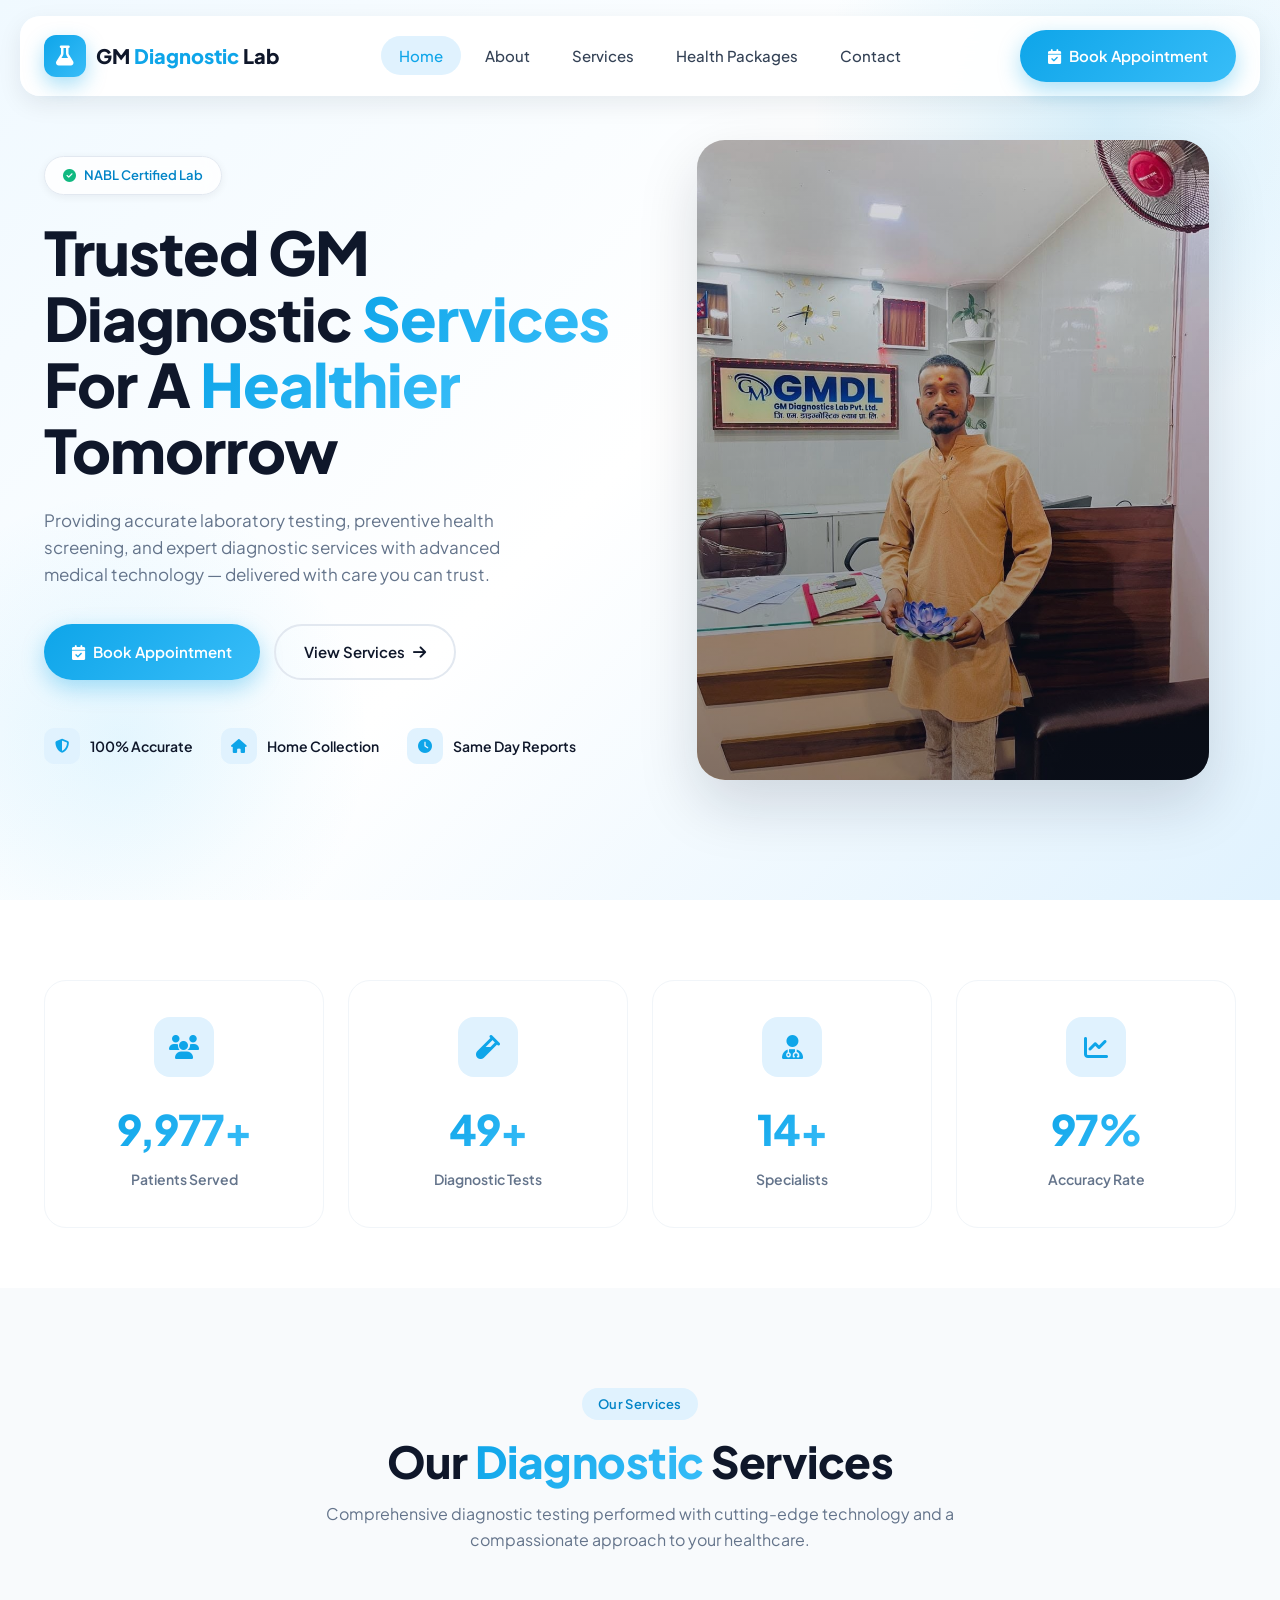
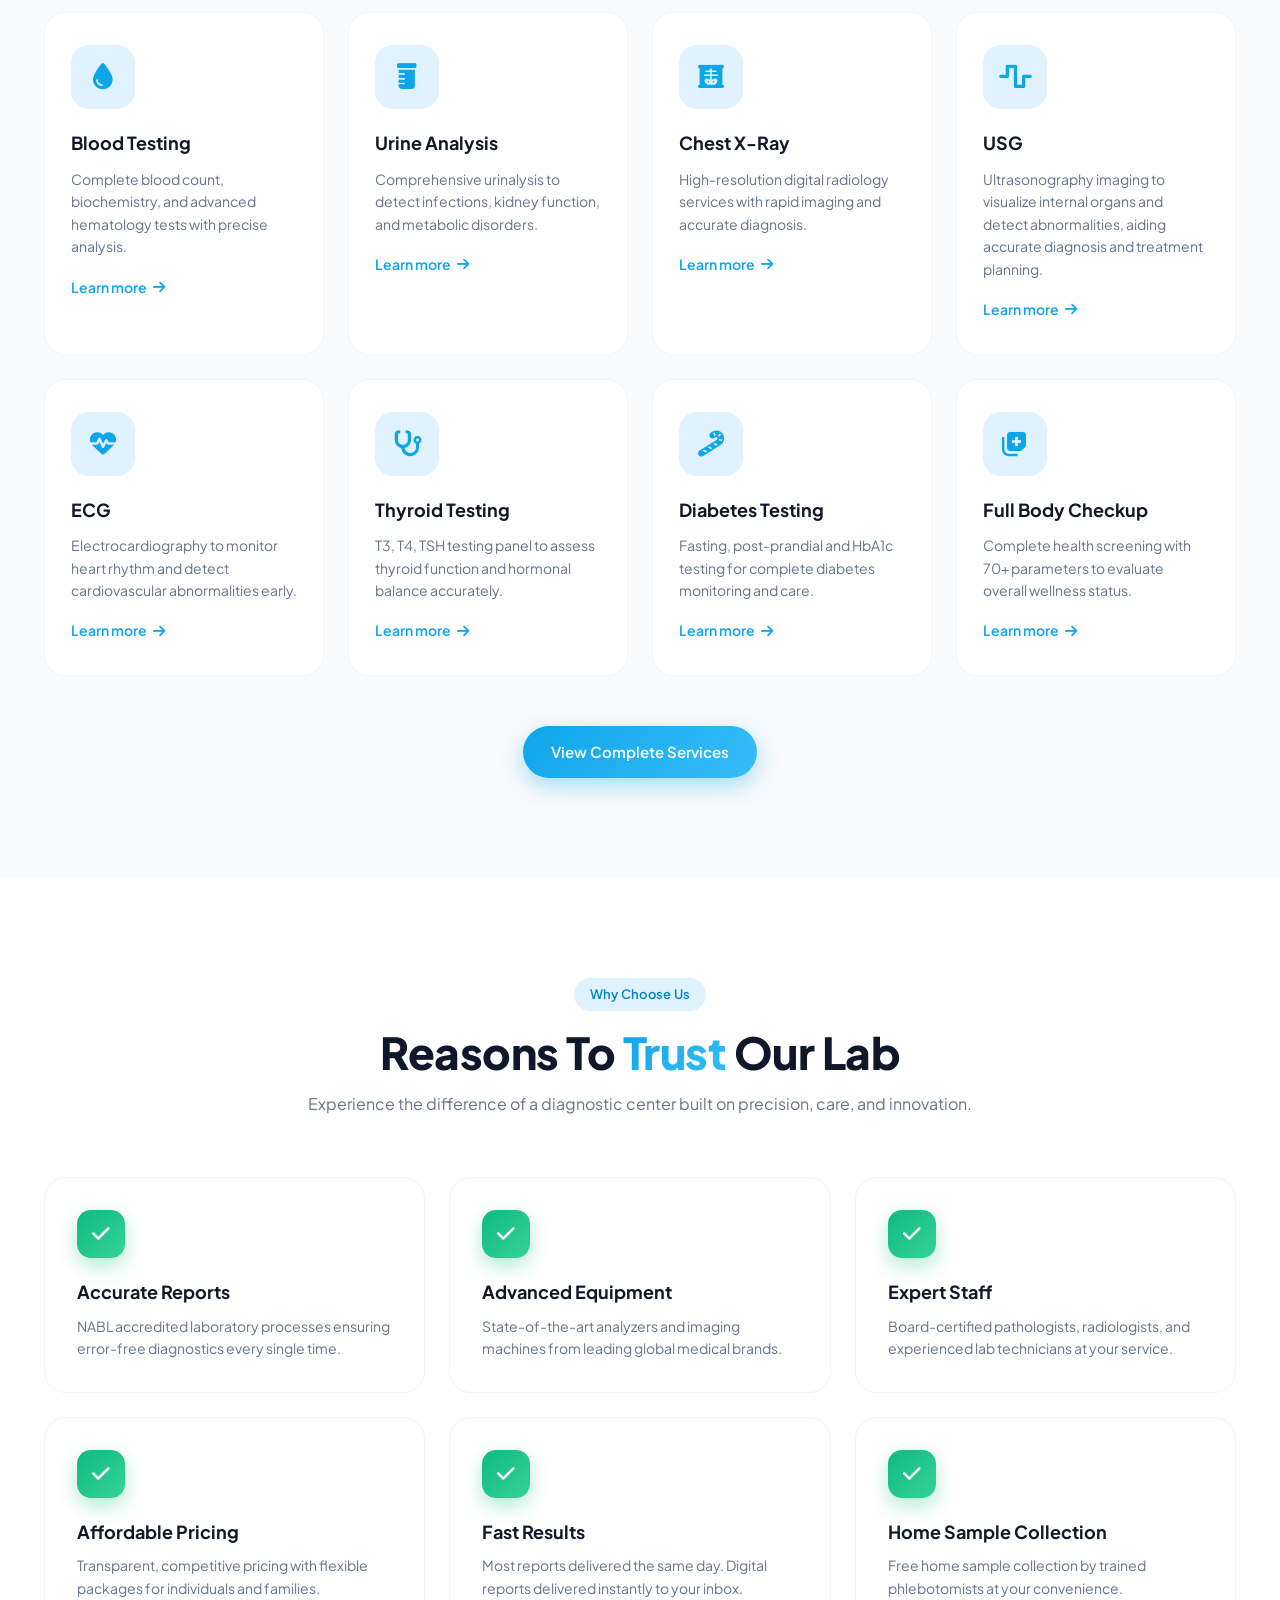
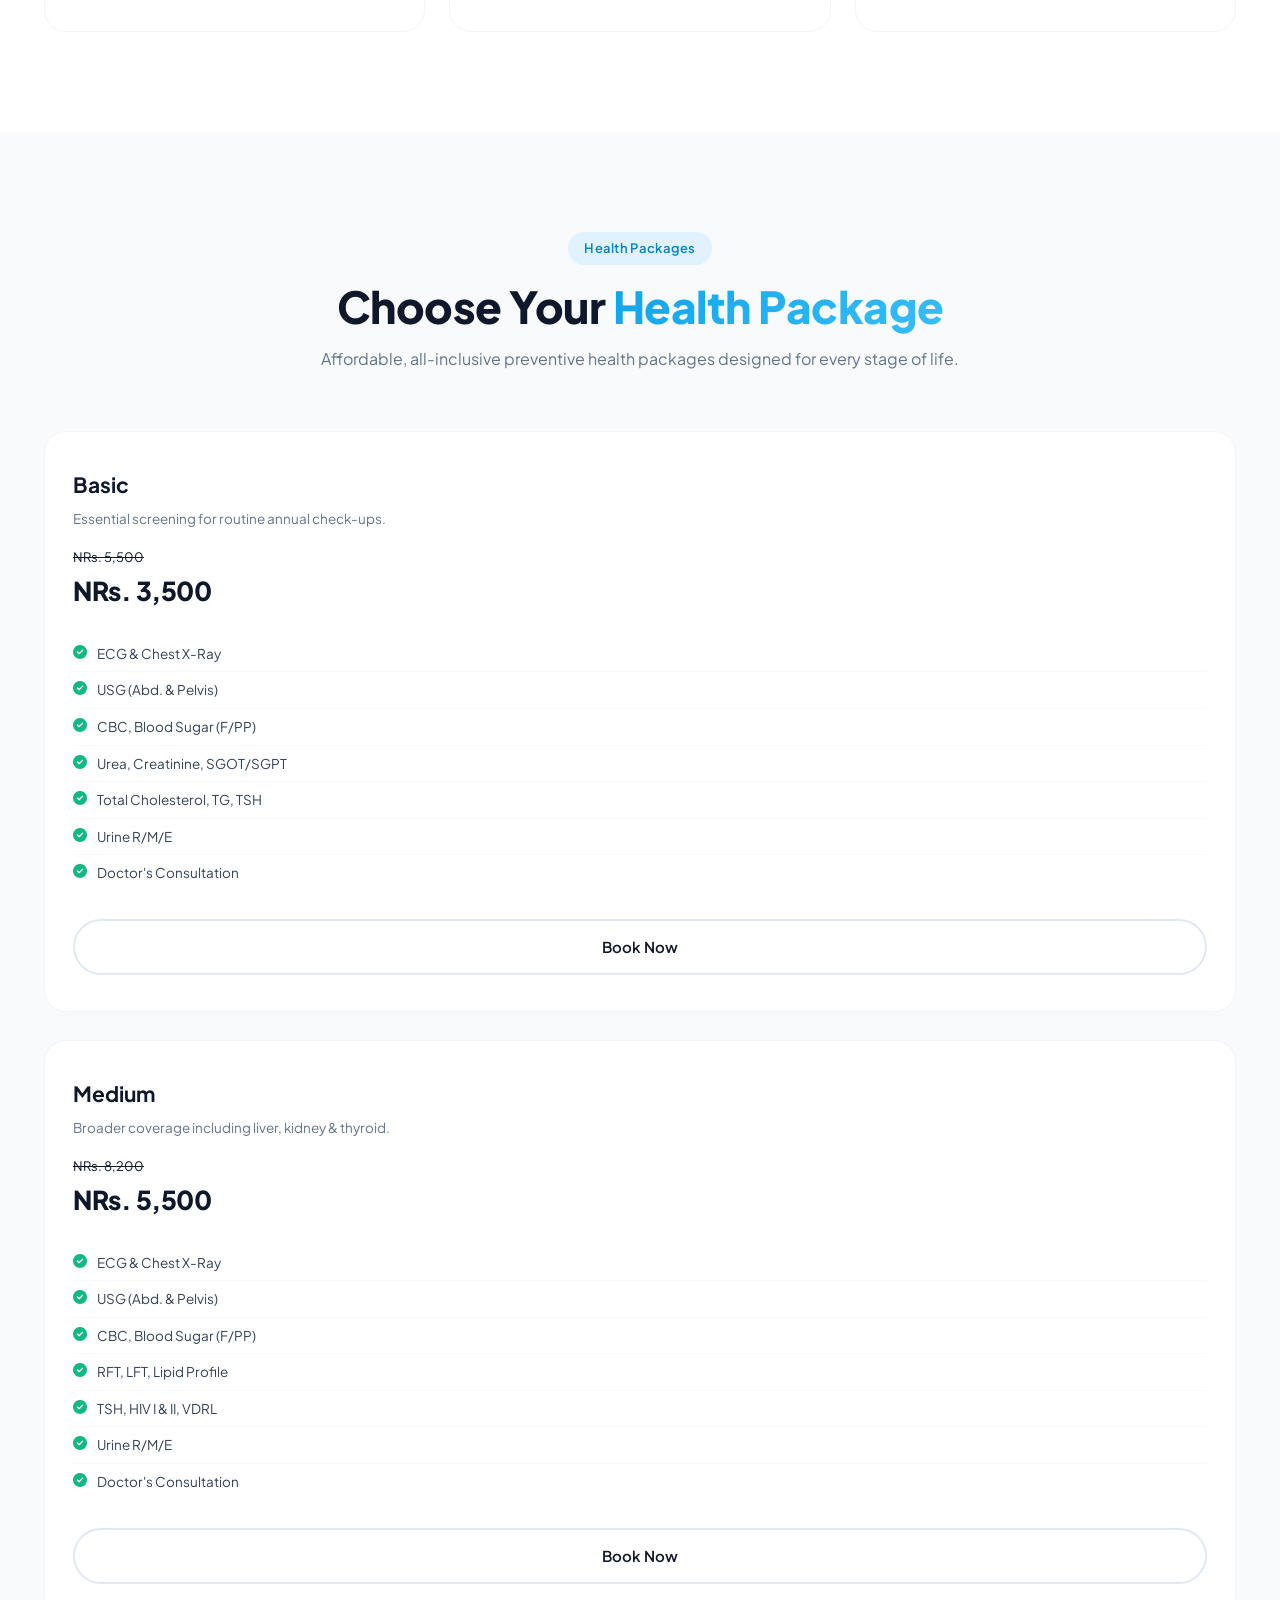
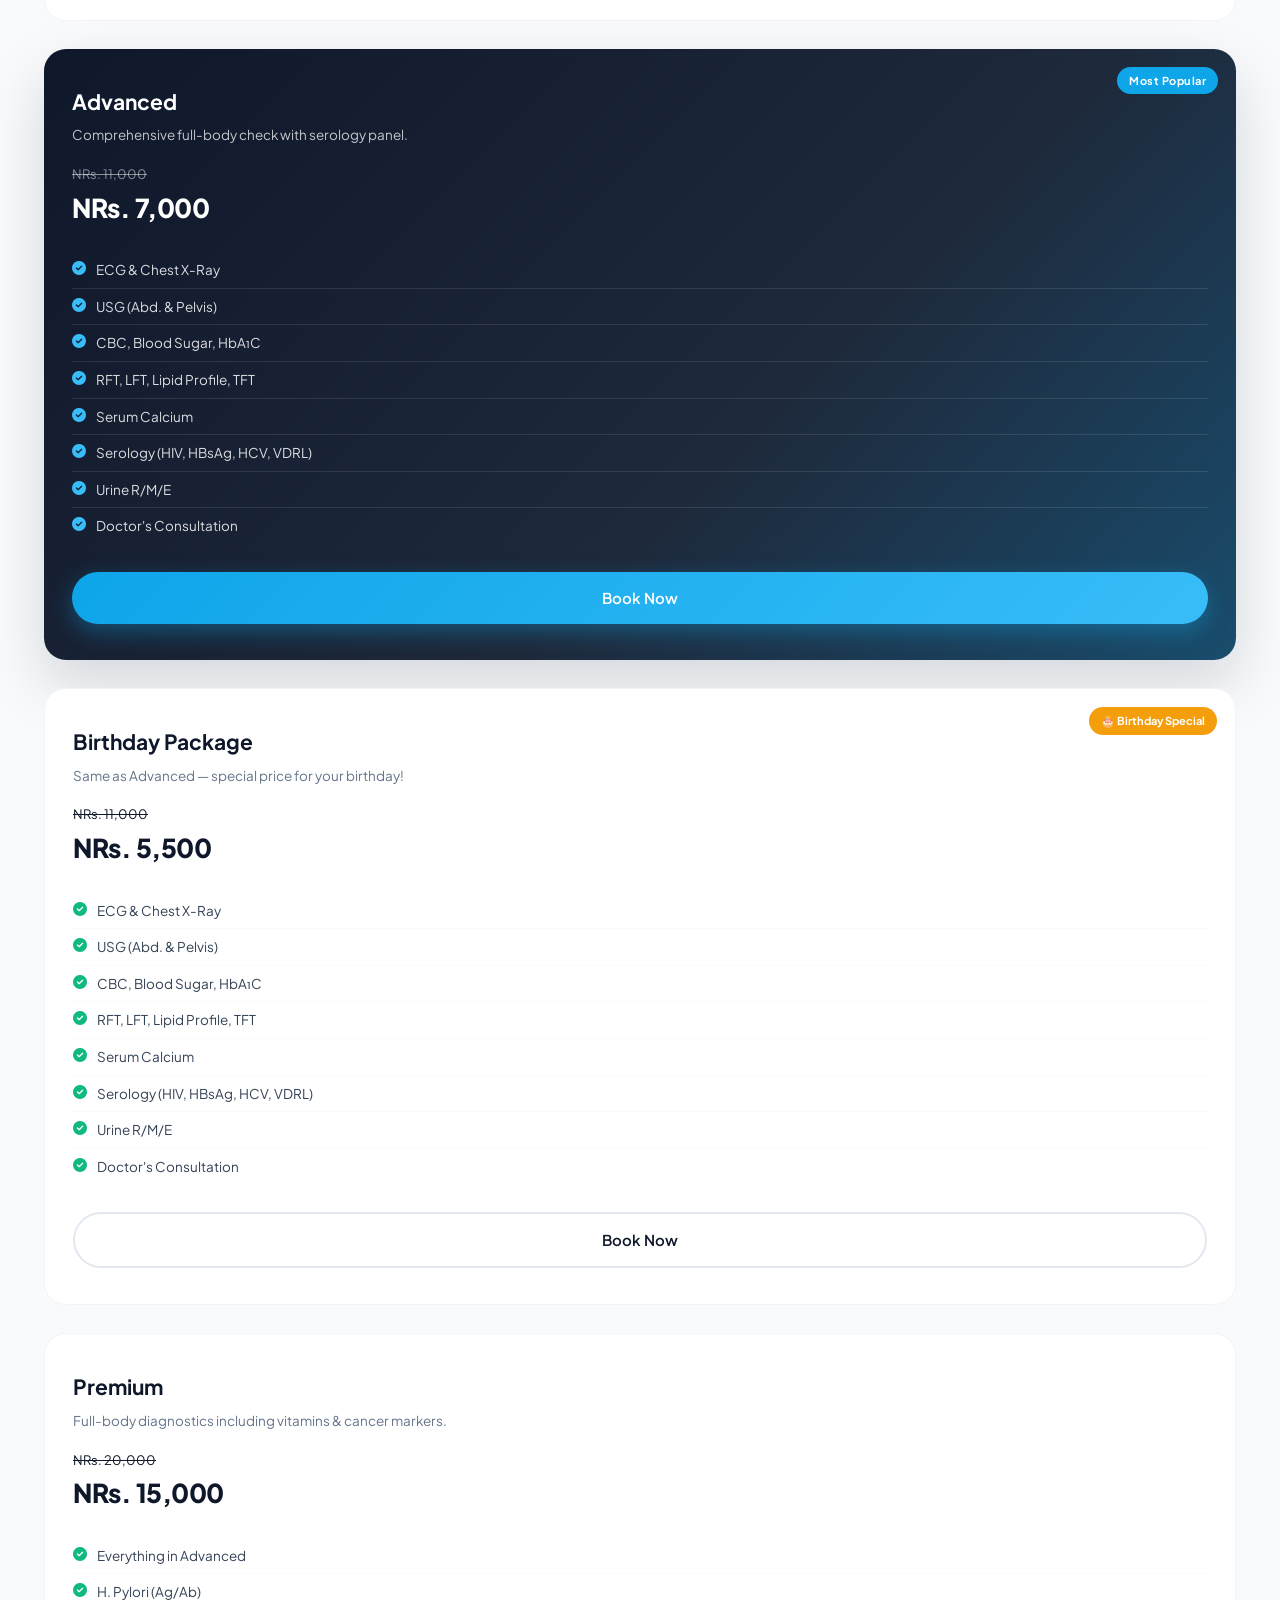
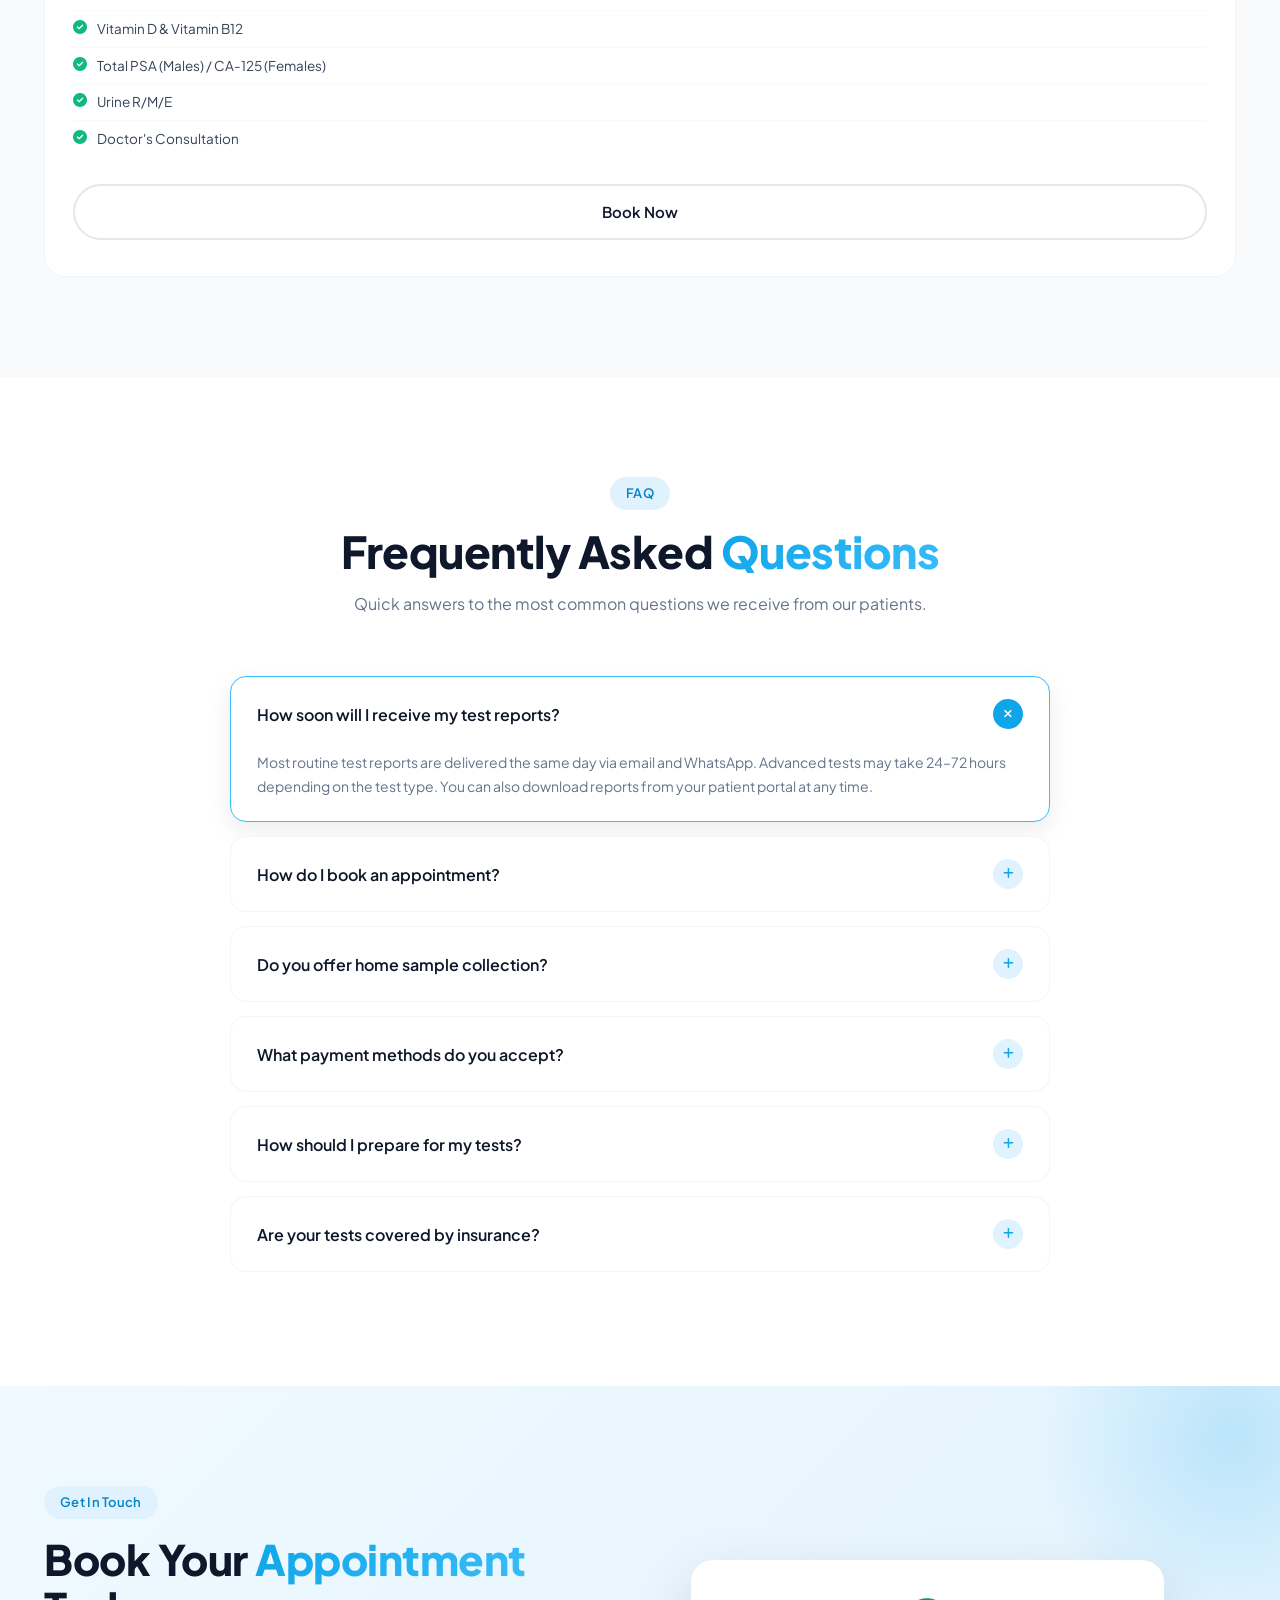
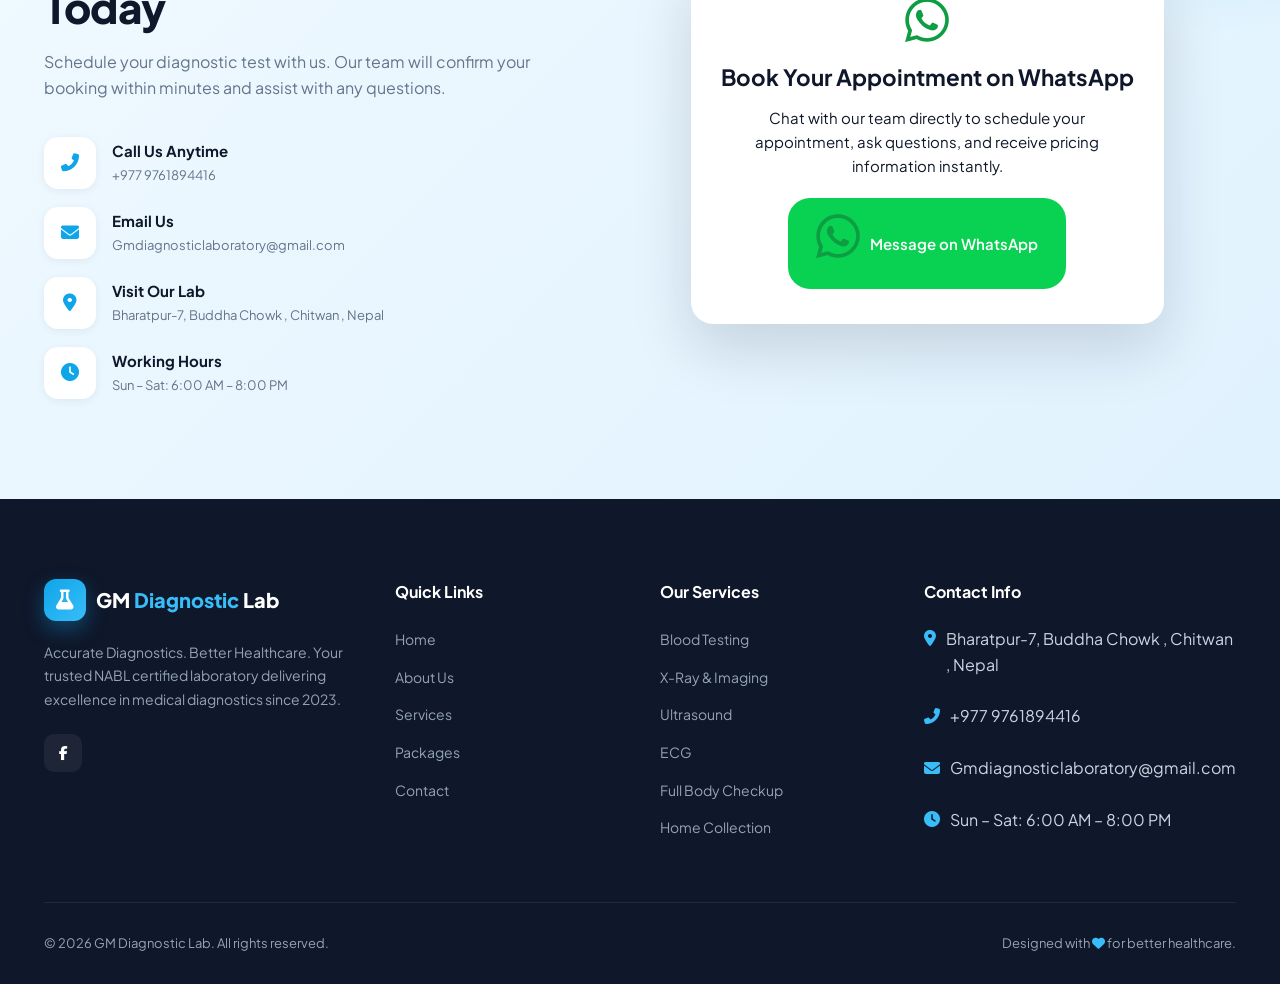
==== index.html @ 74579961 "add" ====
<!DOCTYPE html>
<html lang="en">
<head>
<meta charset="UTF-8" />
<meta name="viewport" content="width=device-width, initial-scale=1.0" />
<meta name="description" content="GM Diagnostic Lab - Accurate Diagnostics. Better Healthcare. NABL certified diagnostic center with advanced medical technology." />
<meta name="keywords" content="diagnostic lab, blood test, health checkup, medical laboratory, GM Diagnostic Lab" />
<title>GM Diagnostic Lab — Accurate Diagnostics. Better Healthcare.</title>

<!-- Google Fonts -->
<link rel="preconnect" href="https://fonts.googleapis.com">
<link rel="preconnect" href="https://fonts.gstatic.com" crossorigin>
<link href="https://fonts.googleapis.com/css2?family=Plus+Jakarta+Sans:wght@400;500;600;700;800&family=Inter:wght@400;500;600;700&display=swap" rel="stylesheet">

<!-- Font Awesome Icons -->
 <link rel="stylesheet" href="style.css">
<link rel="stylesheet" href="https://cdnjs.cloudflare.com/ajax/libs/font-awesome/6.5.1/css/all.min.css" />
</head>

<body>

<!-- =========================================
     NAVBAR
========================================= -->
<nav class="navbar" id="navbar">
  <a href="#home" class="logo">
    <div class="logo-icon"><i class="fas fa-flask"></i></div>
    <div class="logo-text">GM <span>Diagnostic</span> Lab</div>
  </a>
  <ul class="nav-links" id="navLinks">
    <li><a href="#home" class="active">Home</a></li>
    <li><a href="#about">About</a></li>
    <li><a href="service.html">Services</a></li>
    <li><a href="#packages">Health Packages</a></li>
    <li><a href="#contact">Contact</a></li>
  </ul>
  <div class="nav-cta">
    <a href="https://wa.me/9779761894416?text=Hello%20I%20would%20like%20to%20book%20an%20appointment." class="btn btn-primary">
      <i class="fas fa-calendar-check"></i> Book Appointment
    </a>
    <button class="mobile-toggle" id="mobileToggle" aria-label="Menu">
      <i class="fas fa-bars"></i>
    </button>
  </div>
</nav>

<!-- =========================================
     HERO
     ========================================= -->
<section class="hero" id="home">
  <div class="container">
    <div class="hero-grid">
      <div class="hero-content reveal">
        <div class="badge">
          <i class="fas fa-check-circle"></i> NABL Certified Lab
        </div>
        <h1>
          Trusted GM Diagnostic <span class="grad">Services</span><br />
          For A <span class="grad">Healthier</span> Tomorrow
        </h1>
        <p>Providing accurate laboratory testing, preventive health screening, and expert diagnostic services with advanced medical technology — delivered with care you can trust.</p>
        <div class="hero-buttons">
          <a href="https://wa.me/9779761894416?text=Hello%20I%20would%20like%20to%20book%20an%20appointment." class="btn btn-primary">
            <i class="fas fa-calendar-check"></i> Book Appointment
          </a>
          <a href="service.html" class="btn btn-outline">
            View Services <i class="fas fa-arrow-right"></i>
          </a>
        </div>
        <div class="hero-features">
          <div class="hero-feature">
            <i class="fas fa-shield-alt"></i>
            <span>100% Accurate</span>
          </div>
          <div class="hero-feature">
            <i class="fas fa-home"></i>
            <span>Home Collection</span>
          </div>
          <div class="hero-feature">
            <i class="fas fa-clock"></i>
            <span>Same Day Reports</span>
          </div>
        </div>
      </div>

      <div class="hero-image-wrap reveal">
        <img
          src="/image/mahesh.jpg"
          alt="Modern diagnostic laboratory with technician analyzing samples"
          onerror="this.src='https://images.unsplash.com/photo-1582719471384-894fbb16e074?w=900&auto=format&fit=crop&q=80'"
        />
        <div class="hero-image-overlay"></div>

      </div>
    </div>
  </div>
</section>


<!-- =========================================
     STATISTICS
     ========================================= -->
<section class="stats-section" id="about">
  <div class="container">
    <div class="stats-grid">
      <div class="stat-card reveal">
        <div class="stat-icon"><i class="fas fa-users"></i></div>
        <div class="stat-num"><span class="grad" data-target="10000" data-suffix="+">0</span></div>
        <div class="stat-label">Patients Served</div>
      </div>
      <div class="stat-card reveal">
        <div class="stat-icon"><i class="fas fa-vial"></i></div>
        <div class="stat-num"><span class="grad" data-target="50" data-suffix="+">0</span></div>
        <div class="stat-label">Diagnostic Tests</div>
      </div>
      <div class="stat-card reveal">
        <div class="stat-icon"><i class="fas fa-user-md"></i></div>
        <div class="stat-num"><span class="grad" data-target="15" data-suffix="+">0</span></div>
        <div class="stat-label">Specialists</div>
      </div>
      <div class="stat-card reveal">
        <div class="stat-icon"><i class="fas fa-chart-line"></i></div>
        <div class="stat-num"><span class="grad" data-target="98" data-suffix="%">0</span></div>
        <div class="stat-label">Accuracy Rate</div>
      </div>
    </div>
  </div>
</section>

<!-- =========================================
     SERVICES
     ========================================= -->
<section class="services-section" id="services">
  <div class="container">
    <div class="section-head reveal">
      <span class="eyebrow">Our Services</span>
      <h2>Our <span class="grad">Diagnostic</span> Services</h2>
      <p>Comprehensive diagnostic testing performed with cutting-edge technology and a compassionate approach to your healthcare.</p>
    </div>

    <div class="services-grid">
      <div class="service-card reveal">
        <div class="service-icon"><i class="fas fa-tint"></i></div>
        <h3>Blood Testing</h3>
        <p>Complete blood count, biochemistry, and advanced hematology tests with precise analysis.</p>
        <a href="service.html" class="service-link">Learn more <i class="fas fa-arrow-right"></i></a>
      </div>
      <div class="service-card reveal">
        <div class="service-icon"><i class="fas fa-prescription-bottle"></i></div>
        <h3>Urine Analysis</h3>
        <p>Comprehensive urinalysis to detect infections, kidney function, and metabolic disorders.</p>
        <a href="service.html" class="service-link">Learn more <i class="fas fa-arrow-right"></i></a>
      </div>
      <div class="service-card reveal">
        <div class="service-icon"><i class="fas fa-x-ray"></i></div>
        <h3>Chest X-Ray</h3>
        <p>High-resolution digital radiology services with rapid imaging and accurate diagnosis.</p>
        <a href="service.html" class="service-link">Learn more <i class="fas fa-arrow-right"></i></a>
      </div>
      <div class="service-card reveal">
        <div class="service-icon"><i class="fas fa-wave-square"></i></div>
        <h3>USG</h3>
        <p>Ultrasonography imaging to visualize internal organs and detect abnormalities, aiding accurate diagnosis and treatment planning.</p>
        <a href="service.html" class="service-link">Learn more <i class="fas fa-arrow-right"></i></a>
      </div>
      <div class="service-card reveal">
        <div class="service-icon"><i class="fas fa-heartbeat"></i></div>
        <h3>ECG</h3>
        <p>Electrocardiography to monitor heart rhythm and detect cardiovascular abnormalities early.</p>
        <a href="service.html" class="service-link">Learn more <i class="fas fa-arrow-right"></i></a>
      </div>
      <div class="service-card reveal">
        <div class="service-icon"><i class="fas fa-stethoscope"></i></div>
        <h3>Thyroid Testing</h3>
        <p>T3, T4, TSH testing panel to assess thyroid function and hormonal balance accurately.</p>
        <a href="service.html" class="service-link">Learn more <i class="fas fa-arrow-right"></i></a>
      </div>
      <div class="service-card reveal">
        <div class="service-icon"><i class="fas fa-candy-cane"></i></div>
        <h3>Diabetes Testing</h3>
        <p>Fasting, post-prandial and HbA1c testing for complete diabetes monitoring and care.</p>
        <a href="service.html" class="service-link">Learn more <i class="fas fa-arrow-right"></i></a>
      </div>
      <div class="service-card reveal">
        <div class="service-icon"><i class="fas fa-notes-medical"></i></div>
        <h3>Full Body Checkup</h3>
        <p>Complete health screening with 70+ parameters to evaluate overall wellness status.</p>
        <a href="service.html" class="service-link">Learn more <i class="fas fa-arrow-right"></i></a>
      </div>
    </div>
  </div>
  <div class="complete-service"><a href="service.html" class="btn btn-primary">View Complete Services</a></div>
</section>

<!-- =========================================
     WHY CHOOSE US
     ========================================= -->
<section class="why-section">
  <div class="container">
    <div class="section-head reveal">
      <span class="eyebrow">Why Choose Us</span>
      <h2>Reasons To <span class="grad">Trust</span> Our Lab</h2>
      <p>Experience the difference of a diagnostic center built on precision, care, and innovation.</p>
    </div>

    <div class="why-grid">
      <div class="why-card reveal">
        <div class="check"><i class="fas fa-check"></i></div>
        <h4>Accurate Reports</h4>
        <p>NABL accredited laboratory processes ensuring error-free diagnostics every single time.</p>
      </div>
      <div class="why-card reveal">
        <div class="check"><i class="fas fa-check"></i></div>
        <h4>Advanced Equipment</h4>
        <p>State-of-the-art analyzers and imaging machines from leading global medical brands.</p>
      </div>
      <div class="why-card reveal">
        <div class="check"><i class="fas fa-check"></i></div>
        <h4>Expert Staff</h4>
        <p>Board-certified pathologists, radiologists, and experienced lab technicians at your service.</p>
      </div>
      <div class="why-card reveal">
        <div class="check"><i class="fas fa-check"></i></div>
        <h4>Affordable Pricing</h4>
        <p>Transparent, competitive pricing with flexible packages for individuals and families.</p>
      </div>
      <div class="why-card reveal">
        <div class="check"><i class="fas fa-check"></i></div>
        <h4>Fast Results</h4>
        <p>Most reports delivered the same day. Digital reports delivered instantly to your inbox.</p>
      </div>
      <div class="why-card reveal">
        <div class="check"><i class="fas fa-check"></i></div>
        <h4>Home Sample Collection</h4>
        <p>Free home sample collection by trained phlebotomists at your convenience.</p>
      </div>
    </div>
  </div>
</section>

<!-- =========================================
     PACKAGES
     ========================================= -->
<section class="packages-section" id="packages">
  <div class="container">
    <div class="section-head reveal">
      <span class="eyebrow">Health Packages</span>
      <h2>Choose Your <span class="grad">Health Package</span></h2>
      <p>Affordable, all-inclusive preventive health packages designed for every stage of life.</p>
    </div>

    <div class="packages-grid">

      <!-- BASIC -->
      <div class="package-card reveal">
        <h3>Basic</h3>
        <p class="pkg-desc">Essential screening for routine annual check-ups.</p>
        <div class="price-block">
          <span class="price-old">NRs. 5,500</span>
          <div class="price">NRs. 3,500</div>
        </div>
        <ul class="pkg-list">
          <li><i class="fas fa-check-circle"></i> ECG & Chest X-Ray</li>
          <li><i class="fas fa-check-circle"></i> USG (Abd. & Pelvis)</li>
          <li><i class="fas fa-check-circle"></i> CBC, Blood Sugar (F/PP)</li>
          <li><i class="fas fa-check-circle"></i> Urea, Creatinine, SGOT/SGPT</li>
          <li><i class="fas fa-check-circle"></i> Total Cholesterol, TG, TSH</li>
          <li><i class="fas fa-check-circle"></i> Urine R/M/E</li>
          <li><i class="fas fa-check-circle"></i> Doctor's Consultation</li>
        </ul>
        <a href="#appointment" class="btn btn-outline" style="width:100%; justify-content:center;">Book Now</a>
      </div>

      <!-- MEDIUM -->
      <div class="package-card reveal">
        <h3>Medium</h3>
        <p class="pkg-desc">Broader coverage including liver, kidney & thyroid.</p>
        <div class="price-block">
          <span class="price-old">NRs. 8,200</span>
          <div class="price">NRs. 5,500</div>
        </div>
        <ul class="pkg-list">
          <li><i class="fas fa-check-circle"></i> ECG & Chest X-Ray</li>
          <li><i class="fas fa-check-circle"></i> USG (Abd. & Pelvis)</li>
          <li><i class="fas fa-check-circle"></i> CBC, Blood Sugar (F/PP)</li>
          <li><i class="fas fa-check-circle"></i> RFT, LFT, Lipid Profile</li>
          <li><i class="fas fa-check-circle"></i> TSH, HIV I & II, VDRL</li>
          <li><i class="fas fa-check-circle"></i> Urine R/M/E</li>
          <li><i class="fas fa-check-circle"></i> Doctor's Consultation</li>
        </ul>
        <a href="#appointment" class="btn btn-outline" style="width:100%; justify-content:center;">Book Now</a>
      </div>

      <!-- ADVANCED (featured) -->
      <div class="package-card featured reveal">
        <h3>Advanced</h3>
        <p class="pkg-desc">Comprehensive full-body check with serology panel.</p>
        <div class="price-block">
          <span class="price-old">NRs. 11,000</span>
          <div class="price">NRs. 7,000</div>
        </div>
        <ul class="pkg-list">
          <li><i class="fas fa-check-circle"></i> ECG & Chest X-Ray</li>
          <li><i class="fas fa-check-circle"></i> USG (Abd. & Pelvis)</li>
          <li><i class="fas fa-check-circle"></i> CBC, Blood Sugar, HbA₁C</li>
          <li><i class="fas fa-check-circle"></i> RFT, LFT, Lipid Profile, TFT</li>
          <li><i class="fas fa-check-circle"></i> Serum Calcium</li>
          <li><i class="fas fa-check-circle"></i> Serology (HIV, HBsAg, HCV, VDRL)</li>
          <li><i class="fas fa-check-circle"></i> Urine R/M/E</li>
          <li><i class="fas fa-check-circle"></i> Doctor's Consultation</li>
        </ul>
        <a href="#appointment" class="btn btn-primary" style="width:100%; justify-content:center;">Book Now</a>
      </div>

      <!-- BIRTHDAY -->
      <div class="package-card birthday reveal">
        <h3>Birthday Package</h3>
        <p class="pkg-desc">Same as Advanced — special price for your birthday!</p>
        <div class="price-block">
          <span class="price-old">NRs. 11,000</span>
          <div class="price">NRs. 5,500</div>
        </div>
        <ul class="pkg-list">
          <li><i class="fas fa-check-circle"></i> ECG & Chest X-Ray</li>
          <li><i class="fas fa-check-circle"></i> USG (Abd. & Pelvis)</li>
          <li><i class="fas fa-check-circle"></i> CBC, Blood Sugar, HbA₁C</li>
          <li><i class="fas fa-check-circle"></i> RFT, LFT, Lipid Profile, TFT</li>
          <li><i class="fas fa-check-circle"></i> Serum Calcium</li>
          <li><i class="fas fa-check-circle"></i> Serology (HIV, HBsAg, HCV, VDRL)</li>
          <li><i class="fas fa-check-circle"></i> Urine R/M/E</li>
          <li><i class="fas fa-check-circle"></i> Doctor's Consultation</li>
        </ul>
        <a href="#appointment" class="btn btn-outline" style="width:100%; justify-content:center;">Book Now</a>
      </div>

      <!-- PREMIUM -->
      <div class="package-card reveal">
        <h3>Premium</h3>
        <p class="pkg-desc">Full-body diagnostics including vitamins & cancer markers.</p>
        <div class="price-block">
          <span class="price-old">NRs. 20,000</span>
          <div class="price">NRs. 15,000</div>
        </div>
        <ul class="pkg-list">
          <li><i class="fas fa-check-circle"></i> Everything in Advanced</li>
          <li><i class="fas fa-check-circle"></i> H. Pylori (Ag/Ab)</li>
          <li><i class="fas fa-check-circle"></i> Vitamin D & Vitamin B12</li>
          <li><i class="fas fa-check-circle"></i> Total PSA (Males) / CA-125 (Females)</li>
          <li><i class="fas fa-check-circle"></i> Urine R/M/E</li>
          <li><i class="fas fa-check-circle"></i> Doctor's Consultation</li>
        </ul>
        <a href="#appointment" class="btn btn-outline" style="width:100%; justify-content:center;">Book Now</a>
      </div>


    </div>
  </div>
</section>

<!-- =========================================
     FAQ
     ========================================= -->
<section class="faq-section">
  <div class="container">
    <div class="section-head reveal">
      <span class="eyebrow">FAQ</span>
      <h2>Frequently Asked <span class="grad">Questions</span></h2>
      <p>Quick answers to the most common questions we receive from our patients.</p>
    </div>

    <div class="faq-wrapper reveal">
      <div class="faq-item active">
        <button class="faq-question">
          <span>How soon will I receive my test reports?</span>
          <i class="fas fa-plus"></i>
        </button>
        <div class="faq-answer" style="max-height: 200px;">
          <div class="faq-answer-inner">
            Most routine test reports are delivered the same day via email and WhatsApp. Advanced tests may take 24–72 hours depending on the test type. You can also download reports from your patient portal at any time.
          </div>
        </div>
      </div>

      <div class="faq-item">
        <button class="faq-question">
          <span>How do I book an appointment?</span>
          <i class="fas fa-plus"></i>
        </button>
        <div class="faq-answer">
          <div class="faq-answer-inner">
            You can book instantly through our website's Book Appointment form, via WhatsApp, or by calling our helpline. We also welcome walk-ins, though appointments help reduce your wait time significantly.
          </div>
        </div>
      </div>

      <div class="faq-item">
        <button class="faq-question">
          <span>Do you offer home sample collection?</span>
          <i class="fas fa-plus"></i>
        </button>
        <div class="faq-answer">
          <div class="faq-answer-inner">
            Yes, we provide free home sample collection within the city. Our trained phlebotomists carry sanitized kits and follow strict safety protocols. Home collection is available from 6:30 AM to 7:00 PM daily.
          </div>
        </div>
      </div>

      <div class="faq-item">
        <button class="faq-question">
          <span>What payment methods do you accept?</span>
          <i class="fas fa-plus"></i>
        </button>
        <div class="faq-answer">
          <div class="faq-answer-inner">
            We accept cash, UPI, all major credit/debit cards, net banking, and popular mobile wallets. EMI options are available for premium health packages and corporate clients.
          </div>
        </div>
      </div>

      <div class="faq-item">
        <button class="faq-question">
          <span>How should I prepare for my tests?</span>
          <i class="fas fa-plus"></i>
        </button>
        <div class="faq-answer">
          <div class="faq-answer-inner">
            Preparation varies by test. Fasting blood tests require 8–12 hours of fasting with only water allowed. We send a detailed preparation guide via SMS and email as soon as you book your appointment.
          </div>
        </div>
      </div>

      <div class="faq-item">
        <button class="faq-question">
          <span>Are your tests covered by insurance?</span>
          <i class="fas fa-plus"></i>
        </button>
        <div class="faq-answer">
          <div class="faq-answer-inner">
            Yes, we are empaneled with most major insurance providers and TPAs. Please share your insurance details during booking for cashless processing where applicable.
          </div>
        </div>
      </div>
    </div>
  </div>
</section>

<!-- =========================================
     APPOINTMENT
     ========================================= -->
<section class="appointment-section" id="appointment">
  <div class="container">
    <div class="appointment-grid">
      <div class="appointment-info reveal">
        <span class="eyebrow">Get In Touch</span>
        <h2>Book Your <span class="grad">Appointment</span> Today</h2>
        <p>Schedule your diagnostic test with us. Our team will confirm your booking within minutes and assist with any questions.</p>

        <div class="contact-list">
          <div class="contact-item">
            <div class="ci-icon"><i class="fas fa-phone-alt"></i></div>
            <div>
              <h5>Call Us Anytime</h5>
              <p>+977 9761894416</p>
            </div>
          </div>
          <div class="contact-item">
            <div class="ci-icon"><i class="fas fa-envelope"></i></div>
            <div>
              <h5>Email Us</h5>
              <p>Gmdiagnosticlaboratory@gmail.com</p>
            </div>
          </div>
          <div class="contact-item">
            <div class="ci-icon"><i class="fas fa-map-marker-alt"></i></div>
            <div>
              <h5>Visit Our Lab</h5>
              <p>Bharatpur-7, Buddha Chowk , Chitwan , Nepal</p>
            </div>
          </div>
          <div class="contact-item">
            <div class="ci-icon"><i class="fas fa-clock"></i></div>
            <div>
              <h5>Working Hours</h5>
              <p>Sun – Sat: 6:00 AM – 8:00 PM</p>
            </div>
          </div>
        </div>
      </div>

<div class="appointment-whatsapp reveal">
  <div class="whatsapp-content">
    <i class="fab fa-whatsapp"></i>
    <h3>Book Your Appointment on WhatsApp</h3>
    <p>
      Chat with our team directly to schedule your appointment,
      ask questions, and receive pricing information instantly.
    </p>

    <a
      href="https://wa.me/9779761894416?text=Hello%20I%20would%20like%20to%20book%20an%20appointment."
      target="_blank"
      class="btn btn-whatsapp"
    >
      <i class="fab fa-whatsapp"></i>
      Message on WhatsApp
    </a>
  </div>
</div>
    </div>
  </div>
</section>

<!-- =========================================
     FOOTER
     ========================================= -->
<footer class="footer" id="contact">
  <div class="container">
    <div class="footer-grid">
      <div class="footer-col">
        <a href="#home" class="logo" style="margin-bottom:20px; color:#fff;">
          <div class="logo-icon"><i class="fas fa-flask"></i></div>
          <div class="logo-text" style="color:#fff;">GM <span style="color:#38BDF8;">Diagnostic</span> Lab</div>
        </a>
        <p>Accurate Diagnostics. Better Healthcare. Your trusted NABL certified laboratory delivering excellence in medical diagnostics since 2023.</p>
        <div class="social-icons">
          <a href="https://www.facebook.com/gm.diagnostic.lab" aria-label="Facebook"><i class="fab fa-facebook-f"></i></a>
          <!-- <a href="#" aria-label="Twitter"><i class="fab fa-twitter"></i></a>
          <a href="#" aria-label="Instagram"><i class="fab fa-instagram"></i></a>
          <a href="#" aria-label="LinkedIn"><i class="fab fa-linkedin-in"></i></a>
          <a href="#" aria-label="YouTube"><i class="fab fa-youtube"></i></a> -->
        </div>
      </div>

      <div class="footer-col">
        <h5>Quick Links</h5>
        <ul>
          <li><a href="#home">Home</a></li>
          <li><a href="#about">About Us</a></li>
          <li><a href="#services">Services</a></li>
          <li><a href="#packages">Packages</a></li>
          <!-- <li><a href="#doctors">Our Doctors</a></li> -->
          <li><a href="#appointment">Contact</a></li>
        </ul>
      </div>

      <div class="footer-col">
        <h5>Our Services</h5>
        <ul>
          <li><a href="#services">Blood Testing</a></li>
          <li><a href="#services">X-Ray & Imaging</a></li>
          <li><a href="#services">Ultrasound</a></li>
          <li><a href="#services">ECG</a></li>
          <li><a href="#services">Full Body Checkup</a></li>
          <li><a href="#services">Home Collection</a></li>
        </ul>
      </div>

      <div class="footer-col">
        <h5>Contact Info</h5>
        <ul style="display:grid; gap:14px;">
          <li style="display:flex; gap:10px; align-items:flex-start;">
            <i class="fas fa-map-marker-alt" style="color:#38BDF8; margin-top:4px;"></i>
            <span>Bharatpur-7, Buddha Chowk , Chitwan , Nepal</span>
          </li>
          <li style="display:flex; gap:10px; align-items:center;">
            <i class="fas fa-phone-alt" style="color:#38BDF8;"></i>
            <span>+977 9761894416</span>
          </li>
          <li style="display:flex; gap:10px; align-items:center;">
            <i class="fas fa-envelope" style="color:#38BDF8;"></i>
            <span>Gmdiagnosticlaboratory@gmail.com</span>
          </li>
          <li style="display:flex; gap:10px; align-items:center;">
            <i class="fas fa-clock" style="color:#38BDF8;"></i>
            <span>Sun – Sat: 6:00 AM – 8:00 PM</span>
          </li>
        </ul>
      </div>
    </div>

    <div class="footer-bottom">
      <p>© 2026 GM Diagnostic Lab. All rights reserved.</p>
      <p>Designed with <i class="fas fa-heart" style="color:#38BDF8;"></i> for better healthcare.</p>
    </div>
  </div>
</footer>

<!-- Back to top -->
<button class="back-to-top" id="backToTop" aria-label="Back to top">
  <i class="fas fa-arrow-up"></i>
</button>
<script src="scripts.js"></script>
</body>
</html>
---- style.css ----
/* =========================================
     GM DIAGNOSTIC LAB — GLOBAL STYLES
     ========================================= */
  :root {
    --primary: #0EA5E9;
    --primary-dark: #0284C7;
    --primary-light: #38BDF8;
    --navy: #0F172A;
    --navy-soft: #1E293B;
    --white: #FFFFFF;
    --gray-50: #F8FAFC;
    --gray-100: #F1F5F9;
    --gray-200: #E2E8F0;
    --gray-300: #CBD5E1;
    --gray-500: #64748B;
    --gray-700: #334155;
    --cyan-soft: #E0F2FE;
    --gradient-primary: linear-gradient(135deg, #0EA5E9 0%, #38BDF8 100%);
    --gradient-hero: linear-gradient(135deg, #0F172A 0%, #1E293B 60%, #0EA5E9 200%);
    --shadow-sm: 0 2px 8px rgba(15, 23, 42, 0.06);
    --shadow-md: 0 8px 24px rgba(15, 23, 42, 0.08);
    --shadow-lg: 0 20px 50px rgba(14, 165, 233, 0.15);
    --shadow-xl: 0 25px 60px rgba(15, 23, 42, 0.15);
    --radius-sm: 10px;
    --radius-md: 16px;
    --radius-lg: 22px;
    --radius-xl: 28px;
  }

  * { margin: 0; padding: 0; box-sizing: border-box; }

  html { scroll-behavior: smooth; }

  body {
    font-family: 'Plus Jakarta Sans', 'Inter', sans-serif;
    color: var(--navy);
    background: var(--white);
    line-height: 1.6;
    overflow-x: hidden;
    -webkit-font-smoothing: antialiased;
  }

  a { text-decoration: none; color: inherit; }
  ul { list-style: none; }
  img { max-width: 100%; display: block; }
  button, input, select, textarea { font-family: inherit; }

  .container {
    width: 100%;
    max-width: 1240px;
    margin: 0 auto;
    padding: 0 24px;
  }

  /* =========================================
     BUTTONS
     ========================================= */
  .btn {
    display: inline-flex;
    align-items: center;
    gap: 8px;
    padding: 14px 28px;
    border-radius: 50px;
    font-weight: 600;
    font-size: 15px;
    cursor: pointer;
    border: none;
    transition: all 0.3s ease;
    white-space: nowrap;
  }
  .btn-primary {
    background: var(--gradient-primary);
    color: #fff;
    box-shadow: 0 8px 22px rgba(14, 165, 233, 0.35);
  }
  .btn-primary:hover {
    transform: translateY(-2px);
    box-shadow: 0 12px 28px rgba(14, 165, 233, 0.45);
  }
  .btn-outline {
    background: transparent;
    color: var(--navy);
    border: 2px solid var(--gray-200);
  }
  .btn-outline:hover {
    border-color: var(--primary);
    color: var(--primary);
    background: var(--cyan-soft);
  }
  .btn-light {
    background: rgba(255,255,255,0.12);
    color: #fff;
    border: 1.5px solid rgba(255,255,255,0.3);
    backdrop-filter: blur(10px);
  }
  .btn-light:hover {
    background: rgba(255,255,255,0.2);
    transform: translateY(-2px);
  }

  /* =========================================
     NAVBAR
     ========================================= */
  .navbar {
    position: fixed;
    top: 16px;
    left: 50%;
    transform: translateX(-50%);
    width: calc(100% - 32px);
    max-width: 1240px;
    background: rgba(255, 255, 255, 0.95);
    backdrop-filter: blur(20px);
    border-radius: 20px;
    padding: 14px 24px;
    display: flex;
    align-items: center;
    justify-content: space-between;
    z-index: 1000;
    box-shadow: var(--shadow-md);
    transition: all 0.3s ease;
  }
  .navbar.scrolled {
    box-shadow: var(--shadow-lg);
    padding: 12px 24px;
  }

  .logo {
    display: flex;
    align-items: center;
    gap: 10px;
    font-weight: 800;
    font-size: 20px;
    color: var(--navy);
  }
  .logo-icon {
    width: 42px;
    height: 42px;
    background: var(--gradient-primary);
    border-radius: 12px;
    display: flex;
    align-items: center;
    justify-content: center;
    color: #fff;
    font-size: 20px;
    box-shadow: 0 8px 20px rgba(14, 165, 233, 0.35);
  }
  .logo-text span { color: var(--primary); }

  .nav-links {
    display: flex;
    align-items: center;
    gap: 6px;
  }
  .nav-links a {
    padding: 10px 18px;
    font-size: 15px;
    font-weight: 500;
    color: var(--gray-700);
    border-radius: 50px;
    transition: all 0.25s ease;
  }
  .nav-links a:hover,
  .nav-links a.active {
    background: var(--cyan-soft);
    color: var(--primary);
  }

  .nav-cta { display: flex; align-items: center; gap: 14px; }
  .mobile-toggle {
    display: none;
    background: none;
    border: none;
    font-size: 24px;
    color: var(--navy);
    cursor: pointer;
  }

  /* =========================================
     HERO
     ========================================= */
  .hero {
    position: relative;
    min-height: 100vh;
    padding: 140px 0 120px;
    background: linear-gradient(135deg, #F0F9FF 0%, #FFFFFF 50%, #E0F2FE 100%);
    overflow: hidden;
  }
  .hero::before {
    content: "";
    position: absolute;
    top: -20%;
    right: -10%;
    width: 600px;
    height: 600px;
    background: radial-gradient(circle, rgba(14,165,233,0.15) 0%, transparent 70%);
    border-radius: 50%;
    z-index: 0;
  }
  .hero::after {
    content: "";
    position: absolute;
    bottom: -10%;
    left: -10%;
    width: 500px;
    height: 500px;
    background: radial-gradient(circle, rgba(56,189,248,0.12) 0%, transparent 70%);
    border-radius: 50%;
    z-index: 0;
  }

  .hero-grid {
    display: grid;
    grid-template-columns: 1.1fr 1fr;
    gap: 60px;
    align-items: center;
    position: relative;
    z-index: 1;
  }

  .badge {
    display: inline-flex;
    align-items: center;
    gap: 8px;
    padding: 8px 18px;
    background: rgba(255,255,255,0.8);
    backdrop-filter: blur(10px);
    border: 1px solid var(--gray-200);
    border-radius: 50px;
    font-size: 13px;
    font-weight: 600;
    color: var(--primary-dark);
    margin-bottom: 24px;
    box-shadow: var(--shadow-sm);
  }
  .badge i { color: #10B981; }

  .hero h1 {
    font-size: clamp(36px, 5vw, 60px);
    line-height: 1.1;
    font-weight: 800;
    color: var(--navy);
    margin-bottom: 24px;
    letter-spacing: -1px;
  }
  .hero h1 .grad {
    background: var(--gradient-primary);
    -webkit-background-clip: text;
    background-clip: text;
    -webkit-text-fill-color: transparent;
  }

  .hero p {
    font-size: 17px;
    color: var(--gray-500);
    margin-bottom: 36px;
    max-width: 520px;
  }

  .hero-buttons { display: flex; gap: 14px; flex-wrap: wrap; }

  .hero-features {
    display: flex;
    gap: 28px;
    margin-top: 48px;
    flex-wrap: wrap;
  }
  .hero-feature {
    display: flex;
    align-items: center;
    gap: 10px;
  }
  .hero-feature i {
    width: 36px; height: 36px;
    background: var(--cyan-soft);
    color: var(--primary);
    border-radius: 10px;
    display: grid; place-items: center;
    font-size: 14px;
  }
  .hero-feature span {
    font-size: 14px;
    font-weight: 600;
    color: var(--navy);
  }

  /* Hero image */
  .hero-image-wrap {
    position: relative;
    border-radius: var(--radius-xl);
    overflow: hidden;
    box-shadow: var(--shadow-xl);
    aspect-ratio: 4/5;
    max-height: 640px;
  }
  .hero-image-wrap img {
    width: 100%;
    height: 100%;
    object-fit: cover;
  }
  .hero-image-overlay {
    position: absolute;
    inset: 0;
    background: linear-gradient(180deg, rgba(15,23,42,0.1) 0%, rgba(15,23,42,0.5) 100%);
  }

  .floating-card {
    position: absolute;
    background: rgba(255,255,255,0.95);
    backdrop-filter: blur(15px);
    border-radius: var(--radius-md);
    padding: 16px 20px;
    box-shadow: var(--shadow-lg);
    display: flex;
    align-items: center;
    gap: 14px;
    animation: float 4s ease-in-out infinite;
  }
  .floating-card.card-1 {
    bottom: 30px;
    left: -30px;
  }
  .floating-card.card-2 {
    top: 40px;
    right: -20px;
    animation-delay: 2s;
  }
  .floating-card .icon-circle {
    width: 44px; height: 44px;
    background: var(--cyan-soft);
    color: var(--primary);
    border-radius: 12px;
    display: grid; place-items: center;
    font-size: 18px;
  }
  .floating-card h4 {
    font-size: 15px;
    font-weight: 700;
    color: var(--navy);
  }
  .floating-card p {
    font-size: 12px;
    color: var(--gray-500);
    margin: 0;
  }

  @keyframes float {
    0%, 100% { transform: translateY(0); }
    50% { transform: translateY(-12px); }
  }

  /* =========================================
     SECTION COMMONS
     ========================================= */
  section { padding: 100px 0; position: relative; }
  .section-head {
    text-align: center;
    max-width: 700px;
    margin: 0 auto 60px;
  }
  .eyebrow {
    display: inline-block;
    padding: 6px 16px;
    background: var(--cyan-soft);
    color: var(--primary-dark);
    border-radius: 50px;
    font-size: 13px;
    font-weight: 600;
    margin-bottom: 16px;
    letter-spacing: 0.3px;
  }
  .section-head h2 {
    font-size: clamp(30px, 3.5vw, 44px);
    font-weight: 800;
    color: var(--navy);
    line-height: 1.15;
    letter-spacing: -0.5px;
    margin-bottom: 14px;
  }
  .section-head h2 .grad {
    background: var(--gradient-primary);
    -webkit-background-clip: text;
    background-clip: text;
    -webkit-text-fill-color: transparent;
  }
  .section-head p {
    font-size: 16px;
    color: var(--gray-500);
  }

  /* =========================================
     STATISTICS
     ========================================= */
  .stats-section { padding-top: 80px; padding-bottom: 60px; }
  .stats-grid {
    display: grid;
    grid-template-columns: repeat(4, 1fr);
    gap: 24px;
  }
  .stat-card {
    background: #fff;
    border: 1px solid var(--gray-100);
    border-radius: var(--radius-lg);
    padding: 36px 28px;
    text-align: center;
    transition: all 0.35s ease;
    position: relative;
    overflow: hidden;
  }
  .stat-card::before {
    content: "";
    position: absolute;
    top: 0; left: 0;
    width: 100%;
    height: 4px;
    background: var(--gradient-primary);
    transform: scaleX(0);
    transform-origin: left;
    transition: transform 0.4s ease;
  }
  .stat-card:hover {
    transform: translateY(-8px);
    box-shadow: var(--shadow-lg);
    border-color: transparent;
  }
  .stat-card:hover::before { transform: scaleX(1); }
  .stat-icon {
    width: 60px; height: 60px;
    background: var(--cyan-soft);
    color: var(--primary);
    border-radius: 16px;
    display: grid; place-items: center;
    font-size: 24px;
    margin: 0 auto 18px;
  }
  .stat-num {
    font-size: 42px;
    font-weight: 800;
    color: var(--navy);
    margin-bottom: 6px;
    letter-spacing: -1px;
  }
  .stat-num .grad {
    background: var(--gradient-primary);
    -webkit-background-clip: text;
    background-clip: text;
    -webkit-text-fill-color: transparent;
  }
  .stat-label {
    font-size: 14px;
    color: var(--gray-500);
    font-weight: 600;
  }

  /* =========================================
     SERVICES
     ========================================= */
  .services-section { background: var(--gray-50); }
  .services-grid {
    display: grid;
    grid-template-columns: repeat(4, 1fr);
    gap: 24px;
    margin-bottom: 50px;
  }
  .service-card {
    background: #fff;
    border-radius: var(--radius-lg);
    padding: 32px 26px;
    transition: all 0.35s ease;
    border: 1px solid var(--gray-100);
    position: relative;
    overflow: hidden;
    cursor: pointer;
  }
  .service-card::after {
    content: "";
    position: absolute;
    top: -50%; right: -50%;
    width: 200px; height: 200px;
    background: var(--cyan-soft);
    border-radius: 50%;
    opacity: 0;
    transition: all 0.4s ease;
    z-index: 0;
  }
  .service-card:hover {
    transform: translateY(-8px);
    box-shadow: var(--shadow-lg);
    border-color: transparent;
  }
  .service-card:hover::after { opacity: 1; }
  .service-card:hover .service-icon { background: var(--gradient-primary); color: #fff; transform: rotate(-8deg) scale(1.05); }
  .service-card > * { position: relative; z-index: 1; }

  .service-icon {
    width: 64px; height: 64px;
    background: var(--cyan-soft);
    color: var(--primary);
    border-radius: 18px;
    display: grid; place-items: center;
    font-size: 26px;
    margin-bottom: 20px;
    transition: all 0.35s ease;
  }
  .service-card h3 {
    font-size: 18px;
    font-weight: 700;
    color: var(--navy);
    margin-bottom: 10px;
  }
  .service-card p {
    font-size: 14px;
    color: var(--gray-500);
    margin-bottom: 16px;
    line-height: 1.6;
  }
  .service-link {
    display: inline-flex;
    align-items: center;
    gap: 6px;
    font-size: 14px;
    font-weight: 600;
    color: var(--primary);
    transition: gap 0.3s ease;
  }

.complete-service {
  display: flex;
  justify-content: center;
  align-items: center;
  margin: 0 auto;
}
  .service-card:hover .service-link { gap: 12px; }

  /* =========================================
     WHY CHOOSE US
     ========================================= */
  .why-grid {
    display: grid;
    grid-template-columns: repeat(3, 1fr);
    gap: 24px;
  }
  .why-card {
    padding: 32px;
    border-radius: var(--radius-lg);
    background: #fff;
    border: 1px solid var(--gray-100);
    transition: all 0.3s ease;
  }
  .why-card:hover {
    transform: translateY(-6px);
    box-shadow: var(--shadow-lg);
    border-color: var(--primary-light);
  }
  .why-card .check {
    width: 48px; height: 48px;
    border-radius: 14px;
    background: linear-gradient(135deg, #10B981, #34D399);
    color: #fff;
    display: grid; place-items: center;
    font-size: 20px;
    margin-bottom: 20px;
    box-shadow: 0 8px 20px rgba(16,185,129,0.3);
  }
  .why-card h4 {
    font-size: 18px;
    font-weight: 700;
    color: var(--navy);
    margin-bottom: 8px;
  }
  .why-card p {
    font-size: 14px;
    color: var(--gray-500);
    line-height: 1.6;
  }

/* =========================================
   PACKAGES
   ========================================= */
.packages-section { background: var(--gray-50); }

.packages-grid {
  display: flex;
  flex-direction: column;
  gap: 28px;
}

.packages-row {
  display: flex;
  gap: 28px;
  justify-content: center;
}

.packages-row .package-card {
  flex: 1;
  max-width: calc(33.333% - 20px);
  min-width: 0;
}

.packages-row-2 .package-card {
  max-width: calc(33.333% - 20px);
}

.package-card {
  background: #fff;
  border-radius: var(--radius-lg);
  padding: 36px 28px;
  border: 1px solid var(--gray-100);
  transition: all 0.3s ease;
  position: relative;
}
.package-card:hover {
  transform: translateY(-6px);
  box-shadow: var(--shadow-lg);
}

.package-card.featured {
  background: var(--gradient-hero);
  color: #fff;
  border: none;
  box-shadow: var(--shadow-xl);
  transform: scale(1.03);
}
.package-card.featured::before {
  content: "Most Popular";
  position: absolute;
  top: 18px; right: 18px;
  background: var(--primary);
  color: #fff;
  padding: 5px 12px;
  border-radius: 50px;
  font-size: 11px;
  font-weight: 700;
  letter-spacing: 0.5px;
}
.package-card.featured h3,
.package-card.featured .price { color: #fff; }
.package-card.featured p,
.package-card.featured li { color: rgba(255,255,255,0.82); }
.package-card.featured li i { color: var(--primary-light); }
.package-card.featured .price-old { color: rgba(255,255,255,0.5); }

.package-card.birthday::before {
  content: "🎂 Birthday Special";
  position: absolute;
  top: 18px; right: 18px;
  background: #f59e0b;
  color: #fff;
  padding: 5px 12px;
  border-radius: 50px;
  font-size: 11px;
  font-weight: 700;
}

.package-card h3 {
  font-size: 21px;
  font-weight: 700;
  margin-bottom: 6px;
}
.package-card .pkg-desc {
  font-size: 13.5px;
  margin-bottom: 18px;
  color: var(--gray-500);
}
.package-card.featured .pkg-desc { color: rgba(255,255,255,0.75); }

.price-block { margin-bottom: 24px; }
.price-old {
  font-size: 13px;
  color: var(--gray-400);
  text-decoration: line-through;
  display: block;
  margin-bottom: 2px;
}
.price {
  font-size: 26px;
  font-weight: 800;
  color: var(--navy);
  letter-spacing: -0.5px;
}
.package-card.featured .price { color: #fff; }

.pkg-list { margin-bottom: 28px; }
.pkg-list li {
  display: flex;
  align-items: flex-start;
  gap: 10px;
  padding: 7px 0;
  font-size: 13.5px;
  color: var(--gray-700);
  border-bottom: 1px solid var(--gray-50);
}
.pkg-list li:last-child { border-bottom: none; }
.pkg-list li i {
  color: #10B981;
  font-size: 14px;
  margin-top: 2px;
  flex-shrink: 0;
}
.package-card.featured .pkg-list li {
  color: rgba(255,255,255,0.85);
  border-bottom-color: rgba(255,255,255,0.1);
}

@media (max-width: 1024px) {
  .packages-row .package-card,
  .packages-row-2 .package-card {
    max-width: calc(50% - 14px);
  }
  .package-card.featured { transform: scale(1); }
}

@media (max-width: 768px) {
  .packages-row {
    flex-direction: column;
  }
  .packages-row .package-card,
  .packages-row-2 .package-card {
    max-width: 100%;
  }
}


  /* =========================================
     FAQ
     ========================================= */
  .faq-wrapper {
    max-width: 820px;
    margin: 0 auto;
  }
  .faq-item {
    background: #fff;
    border: 1px solid var(--gray-100);
    border-radius: var(--radius-md);
    margin-bottom: 14px;
    overflow: hidden;
    transition: all 0.3s ease;
  }
  .faq-item.active {
    border-color: var(--primary-light);
    box-shadow: var(--shadow-md);
  }
  .faq-question {
    width: 100%;
    display: flex;
    justify-content: space-between;
    align-items: center;
    padding: 22px 26px;
    background: transparent;
    border: none;
    text-align: left;
    cursor: pointer;
    font-size: 16px;
    font-weight: 600;
    color: var(--navy);
    gap: 16px;
  }
  .faq-question i {
    flex-shrink: 0;
    width: 30px; height: 30px;
    background: var(--cyan-soft);
    color: var(--primary);
    border-radius: 50%;
    display: grid; place-items: center;
    font-size: 12px;
    transition: all 0.3s ease;
  }
  .faq-item.active .faq-question i {
    background: var(--primary);
    color: #fff;
    transform: rotate(45deg);
  }
  .faq-answer {
    max-height: 0;
    overflow: hidden;
    transition: max-height 0.4s ease;
  }
  .faq-answer-inner {
    padding: 0 26px 22px;
    font-size: 14px;
    color: var(--gray-500);
    line-height: 1.7;
  }

  /* =========================================
     APPOINTMENT
     ========================================= */
  .appointment-section {
    background: linear-gradient(135deg, #F0F9FF 0%, #E0F2FE 100%);
    position: relative;
    overflow: hidden;
  }
  .appointment-section::before {
    content: "";
    position: absolute;
    top: -150px; right: -150px;
    width: 400px; height: 400px;
    background: radial-gradient(circle, rgba(14,165,233,0.2), transparent 70%);
    border-radius: 50%;
  }
  .appointment-grid {
    display: grid;
    grid-template-columns: 1fr 1.2fr;
    gap: 60px;
    align-items: center;
  }
  .appointment-info h2 {
    font-size: clamp(30px, 3.5vw, 42px);
    font-weight: 800;
    line-height: 1.15;
    letter-spacing: -0.5px;
    margin-bottom: 18px;
  }
  .appointment-info h2 .grad {
    background: var(--gradient-primary);
    -webkit-background-clip: text;
    background-clip: text;
    -webkit-text-fill-color: transparent;
  }
  .appointment-info > p {
    font-size: 16px;
    color: var(--gray-500);
    margin-bottom: 36px;
  }
  .contact-list { display: grid; gap: 18px; }
  .contact-item {
    display: flex;
    align-items: center;
    gap: 16px;
  }
  .contact-item .ci-icon {
    width: 52px; height: 52px;
    background: #fff;
    color: var(--primary);
    border-radius: 14px;
    display: grid; place-items: center;
    font-size: 18px;
    box-shadow: var(--shadow-sm);
  }
  .contact-item h5 { font-size: 15px; font-weight: 700; color: var(--navy); margin-bottom: 2px; }
  .contact-item p { font-size: 13px; color: var(--gray-500); }


.appointment-whatsapp {
  background: #fff;
  padding: 35px 30px; /* reduced from 50px 40px */
  border-radius: var(--radius-lg);
  box-shadow: var(--shadow-xl);
  text-align: center;
  max-width: 500px; /* optional: makes card narrower */
  margin: 0 auto;
}

.whatsapp-content i.fa-whatsapp {
  font-size: 50px; /* reduced from 70px */
  color: #0e9d43;
  margin-bottom: 15px;
}

.whatsapp-content h3 {
  color: var(--navy);
  margin-bottom: 10px;
  font-size: 1.4rem;
}

.whatsapp-content p {
  color: var(--gray-600);
  max-width: 400px;
  margin: 0 auto 20px;
  line-height: 1.6;
  font-size: 15px;
}

.btn-whatsapp {
  display: inline-flex;
  align-items: center;
  justify-content: center;
  gap: 10px;
  background: #09d152;
  color: #fff;
  text-decoration: none;
  padding: 13px 28px;
  border-radius: 22px;
  font-size: 15px;
  font-weight: 600;
  transition: background 0.2s, transform 0.2s;
}

.btn-whatsapp i {
  font-size: 24px; /* WhatsApp icon always visible */
  display: inline-block;
  flex-shrink: 0;
}

.btn-whatsapp:hover {
  background: #25D366;
  transform: translateY(-2px);
}

  /* =========================================
     FOOTER
     ========================================= */
  .footer {
    background: var(--navy);
    color: #CBD5E1;
    padding: 80px 0 30px;
  }
  .footer-grid {
    display: grid;
    grid-template-columns: 1.4fr 1fr 1fr 1.3fr;
    gap: 48px;
    margin-bottom: 50px;
  }
  .footer-col h5 {
    color: #fff;
    font-size: 16px;
    font-weight: 700;
    margin-bottom: 22px;
  }
  .footer-col p {
    font-size: 14px;
    line-height: 1.7;
    color: #94A3B8;
    margin-bottom: 22px;
  }
  .footer-col ul li { margin-bottom: 12px; }
  .footer-col ul a {
    color: #94A3B8;
    font-size: 14px;
    transition: all 0.25s ease;
  }
  .footer-col ul a:hover { color: var(--primary-light); padding-left: 6px; }

  .social-icons { display: flex; gap: 10px; }
  .social-icons a {
    width: 38px; height: 38px;
    background: rgba(255,255,255,0.06);
    color: #fff;
    border-radius: 10px;
    display: grid; place-items: center;
    font-size: 14px;
    transition: all 0.3s ease;
  }
  .social-icons a:hover {
    background: var(--gradient-primary);
    transform: translateY(-3px);
  }

  .footer-bottom {
    padding-top: 30px;
    border-top: 1px solid rgba(255,255,255,0.08);
    display: flex;
    justify-content: space-between;
    align-items: center;
    flex-wrap: wrap;
    gap: 16px;
    font-size: 13px;
    color: #94A3B8;
  }

  /* =========================================
     BACK TO TOP
     ========================================= */
  .back-to-top {
    position: fixed;
    bottom: 30px;
    right: 30px;
    width: 48px; height: 48px;
    background: var(--gradient-primary);
    color: #fff;
    border-radius: 50%;
    display: grid; place-items: center;
    cursor: pointer;
    box-shadow: 0 10px 25px rgba(14,165,233,0.4);
    opacity: 0;
    visibility: hidden;
    transform: translateY(20px);
    transition: all 0.3s ease;
    z-index: 999;
    border: none;
    font-size: 16px;
  }
  .back-to-top.visible {
    opacity: 1; visibility: visible; transform: translateY(0);
  }
  .back-to-top:hover { transform: translateY(-4px); }

  /* =========================================
     REVEAL ANIMATIONS
     ========================================= */
  .reveal {
    opacity: 0;
    transform: translateY(30px);
    transition: all 0.8s ease;
  }
  .reveal.active {
    opacity: 1;
    transform: translateY(0);
  }

  /* =========================================
     RESPONSIVE
     ========================================= */
  @media (max-width: 1024px) {
    .services-grid { grid-template-columns: repeat(3, 1fr); }
    .doctors-grid { grid-template-columns: repeat(2, 1fr); }
    .stats-grid { grid-template-columns: repeat(2, 1fr); }
    .testimonial-card { flex: 0 0 calc(50% - 14px); }
    .footer-grid { grid-template-columns: 1fr 1fr; }
    .package-card.featured { transform: scale(1); }
  }

  @media (max-width: 768px) {
    .nav-links, .nav-cta .btn { display: none; }
    .mobile-toggle { display: block; }
    .nav-links.open {
      display: flex;
      flex-direction: column;
      position: absolute;
      top: 76px;
      left: 0; right: 0;
      background: #fff;
      padding: 20px;
      border-radius: 20px;
      box-shadow: var(--shadow-lg);
      gap: 4px;
    }
    .nav-links.open a { width: 100%; text-align: center; }

    .hero { padding: 120px 0 80px; }
    .hero-grid { grid-template-columns: 1fr; gap: 40px; }
    .hero-image-wrap { aspect-ratio: 4/3; max-height: none; }
    .floating-card.card-1 { left: 10px; bottom: 10px; }
    .floating-card.card-2 { right: 10px; top: 10px; }

    .search-box { flex-wrap: wrap; }
    .search-box input { flex: 1 1 100%; order: 2; padding: 12px; }
    .search-box .search-icon { order: 1; }
    .search-box button { order: 3; width: 100%; justify-content: center; }

    section { padding: 70px 0; }
    .services-grid, .why-grid, .packages-grid { grid-template-columns: 1fr; }
    .stats-grid { grid-template-columns: repeat(2, 1fr); }
    .doctors-grid { grid-template-columns: 1fr; }
    .testimonial-card { flex: 0 0 100%; }
    .appointment-grid { grid-template-columns: 1fr; gap: 40px; }
    .footer-grid { grid-template-columns: 1fr; gap: 36px; }
    .form-row { grid-template-columns: 1fr; }
    .footer-bottom { flex-direction: column; text-align: center; }
  }

  @media (max-width: 480px) {
    .hero-buttons .btn { width: 100%; justify-content: center; }
    .hero-features { flex-direction: column; gap: 14px; }
    .floating-card { padding: 10px 14px; }
    .floating-card .icon-circle { width: 36px; height: 36px; font-size: 14px; }
    .appointment-form { padding: 26px; }
  }
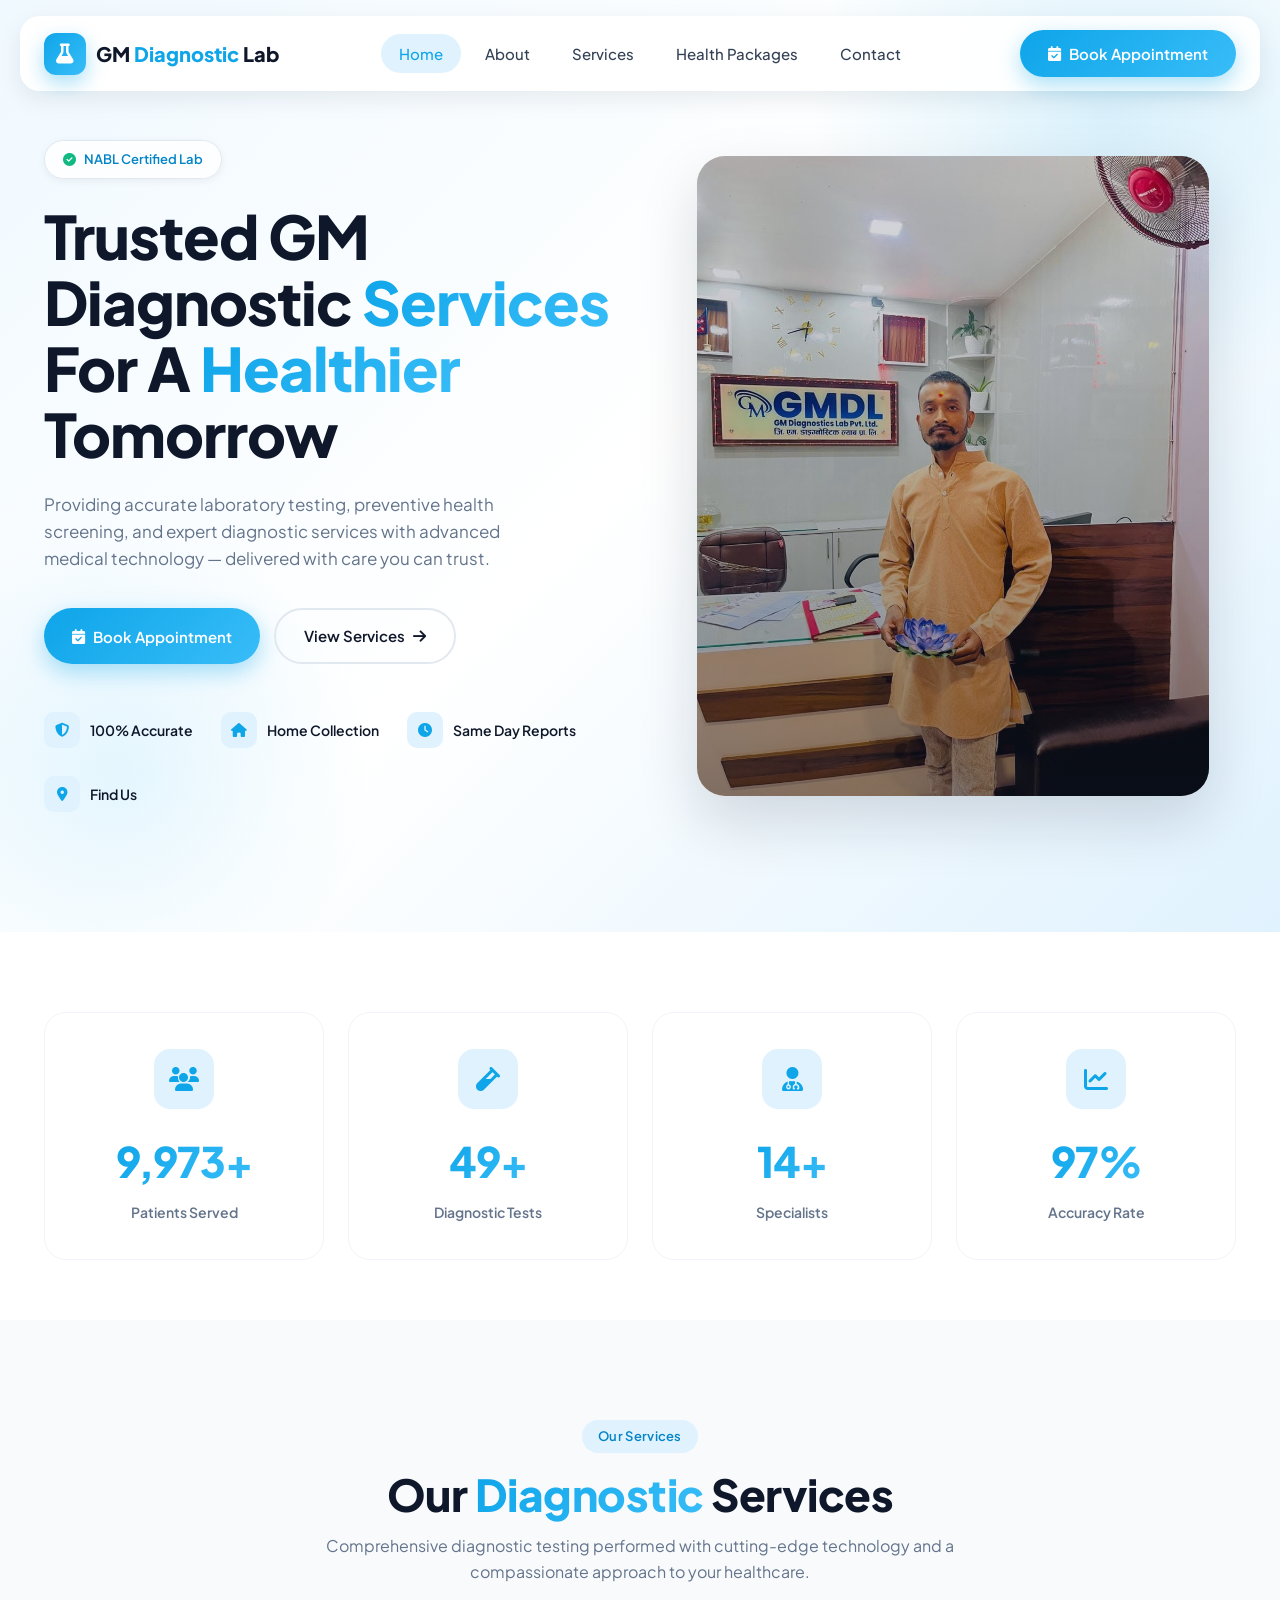
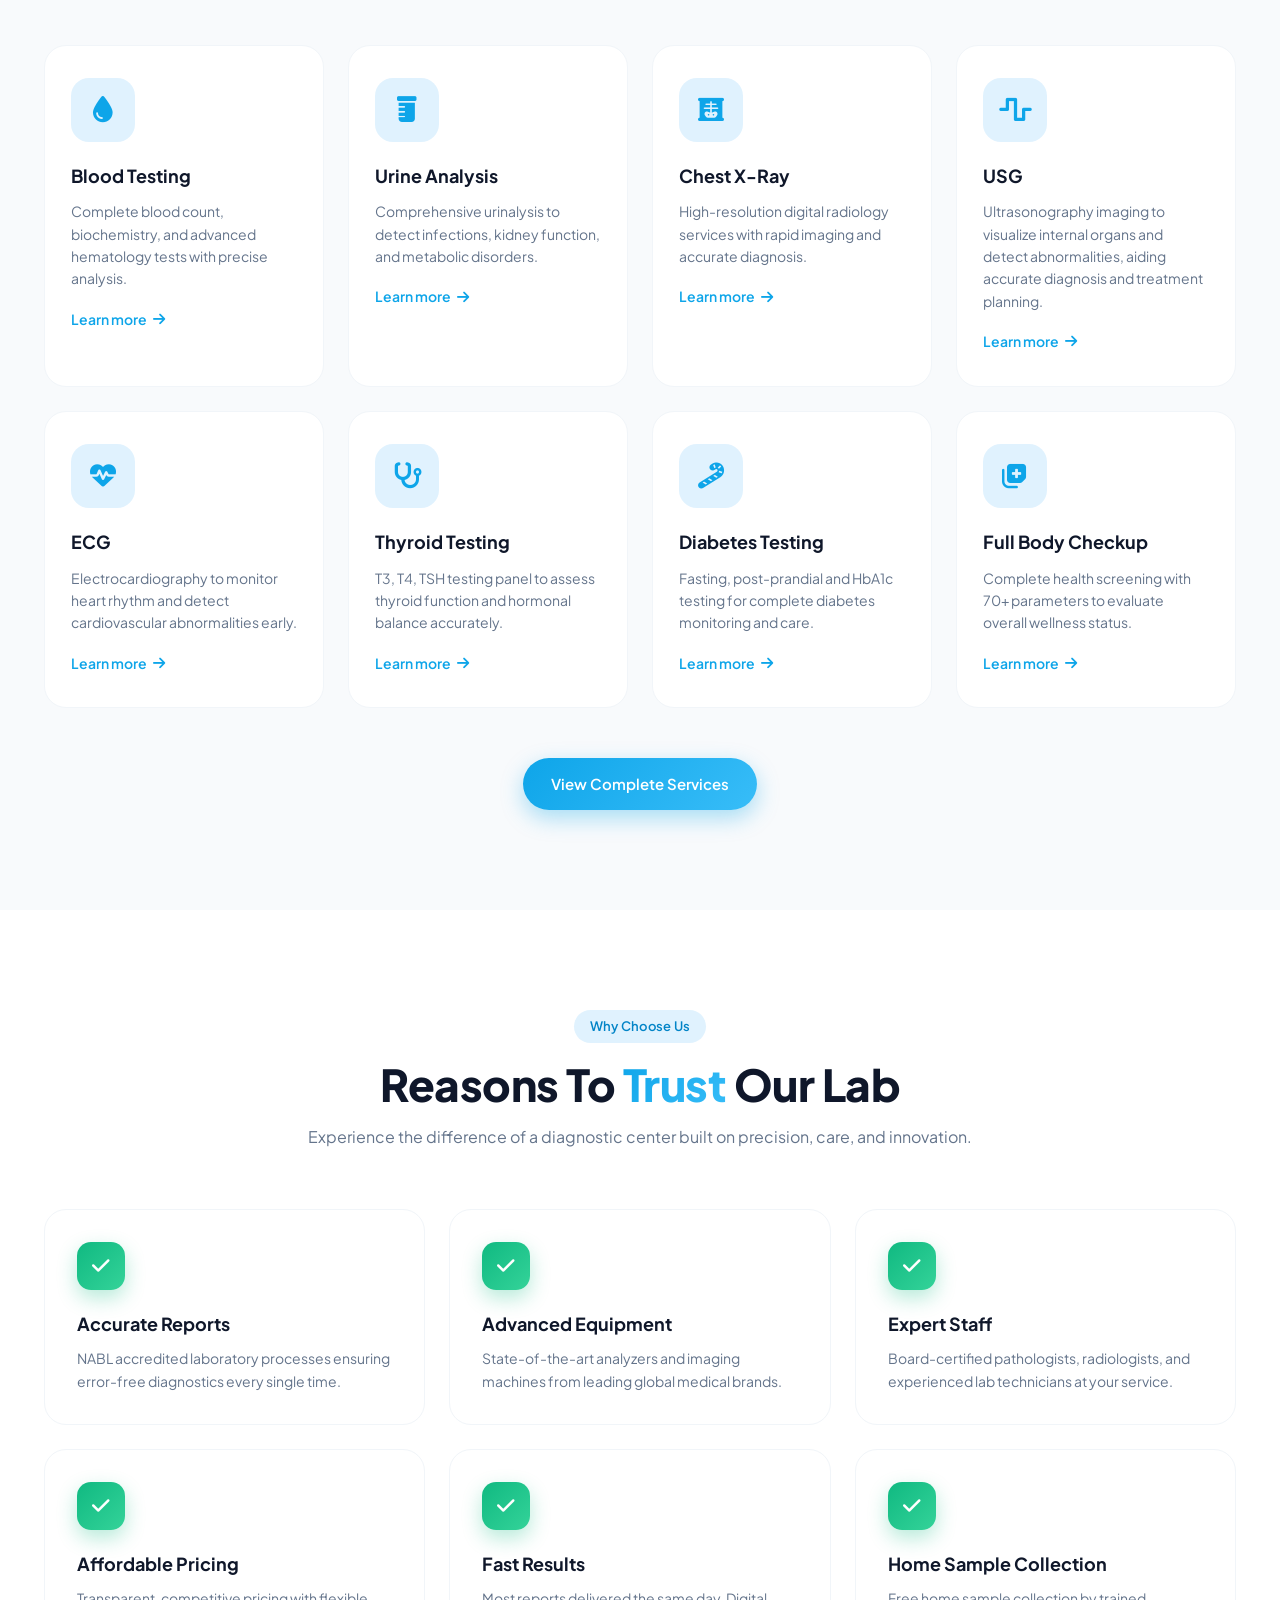
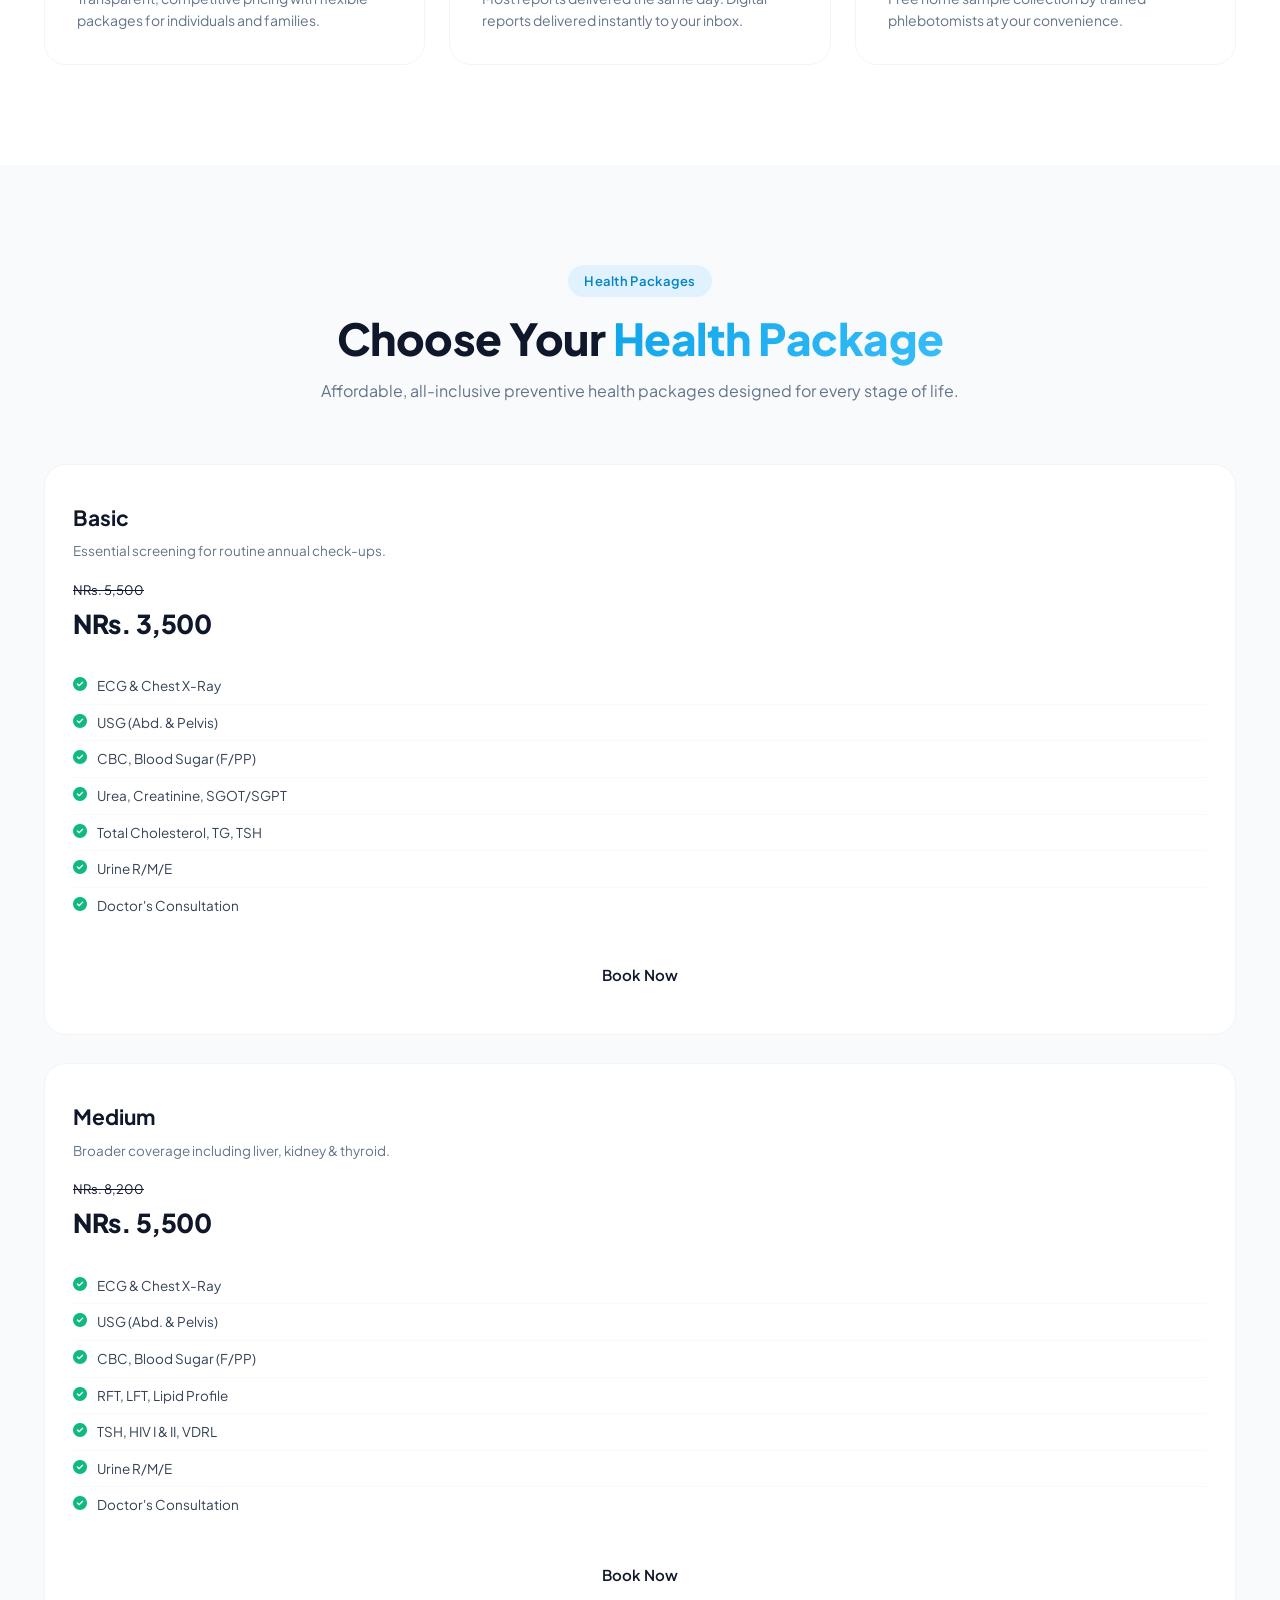
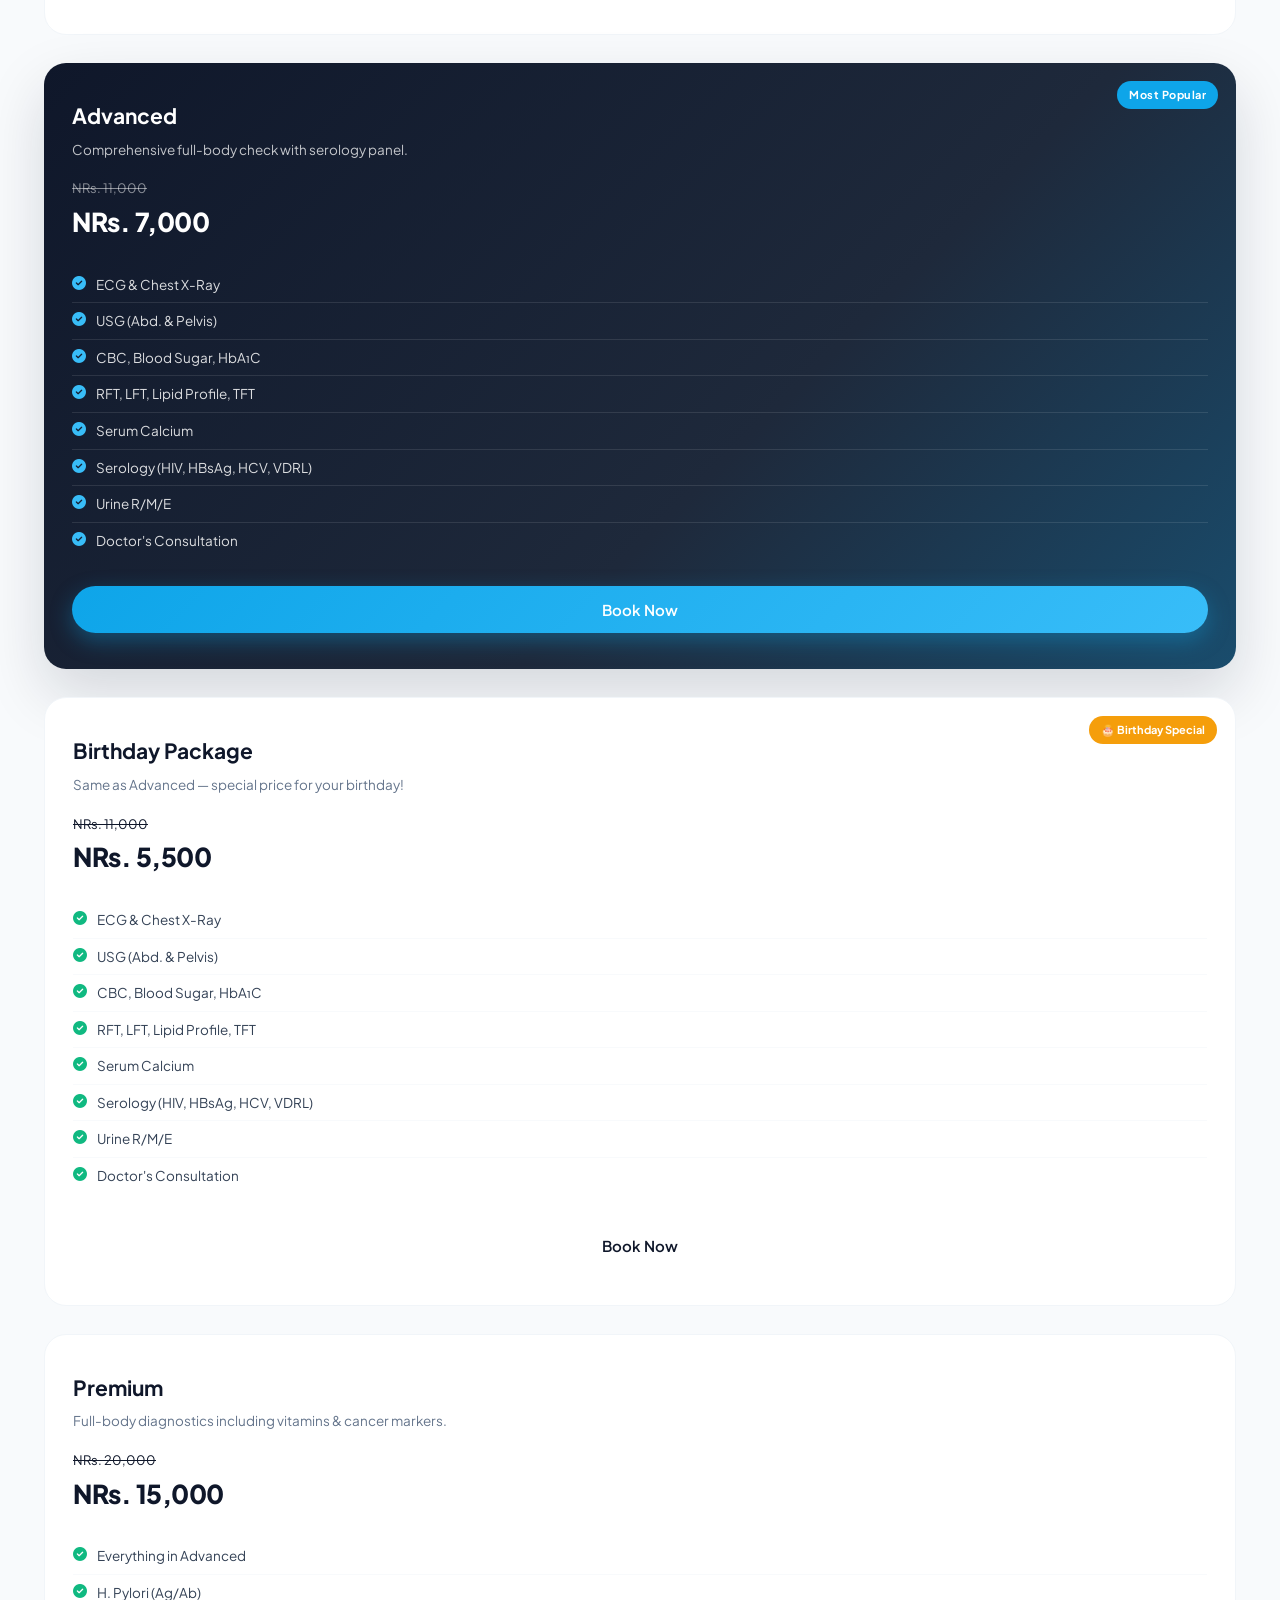
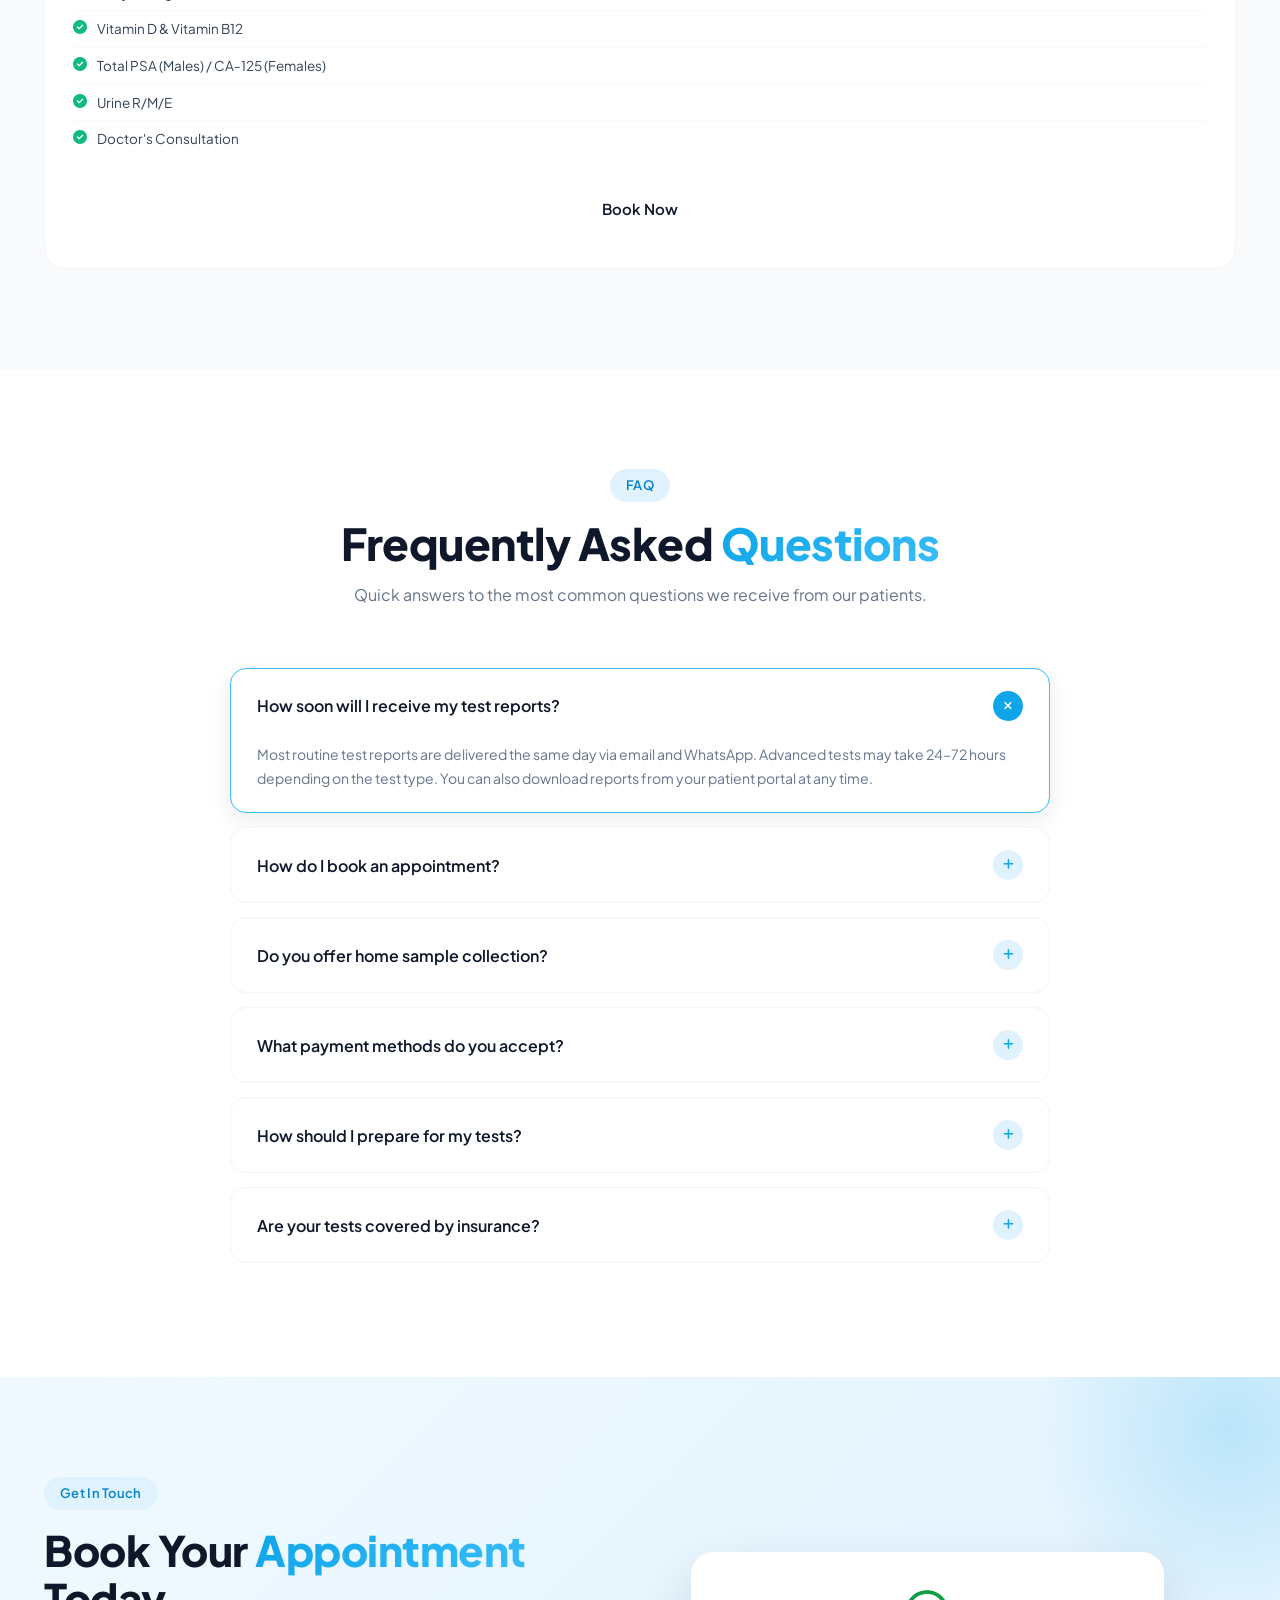
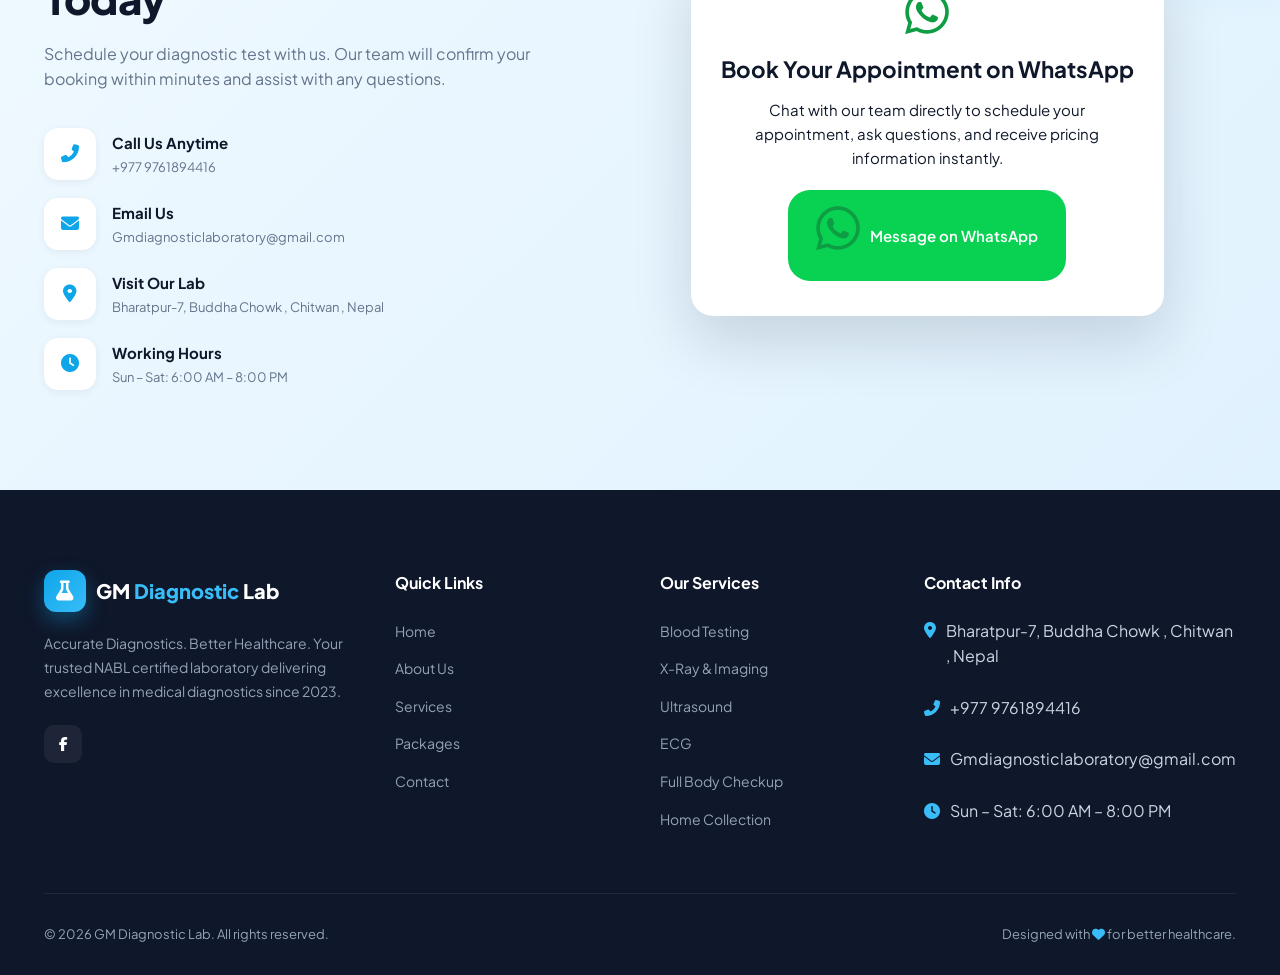
==== commit 0b4b2b32: "adding location" ====
--- a/index.html
+++ b/index.html
@@ -13,11 +13,255 @@
 <link href="https://fonts.googleapis.com/css2?family=Plus+Jakarta+Sans:wght@400;500;600;700;800&family=Inter:wght@400;500;600;700&display=swap" rel="stylesheet">
 
 <!-- Font Awesome Icons -->
- <link rel="stylesheet" href="style.css">
+<link rel="stylesheet" href="style.css">
 <link rel="stylesheet" href="https://cdnjs.cloudflare.com/ajax/libs/font-awesome/6.5.1/css/all.min.css" />
+
+<!-- ===== LOCATION MODAL STYLES ===== -->
+<style>
+  /* Overlay */
+  .wa-modal-overlay {
+    display: none;
+    position: fixed;
+    inset: 0;
+    background: rgba(0, 0, 0, 0.55);
+    z-index: 9999;
+    align-items: center;
+    justify-content: center;
+    padding: 16px;
+  }
+  .wa-modal-overlay.open {
+    display: flex;
+  }
+
+  /* Modal box */
+  .wa-modal {
+    background: #fff;
+    border-radius: 16px;
+    padding: 28px 24px 24px;
+    width: 100%;
+    max-width: 400px;
+    box-shadow: 0 20px 60px rgba(0,0,0,0.2);
+    position: relative;
+    animation: modalIn 0.22s ease;
+  }
+  @keyframes modalIn {
+    from { opacity: 0; transform: translateY(16px) scale(0.97); }
+    to   { opacity: 1; transform: translateY(0) scale(1); }
+  }
+
+  /* Close button */
+  .wa-modal-close {
+    position: absolute;
+    top: 14px; right: 14px;
+    background: #f1f5f9;
+    border: none;
+    width: 32px; height: 32px;
+    border-radius: 50%;
+    cursor: pointer;
+    font-size: 16px;
+    color: #64748b;
+    display: flex; align-items: center; justify-content: center;
+    transition: background 0.15s;
+  }
+  .wa-modal-close:hover { background: #e2e8f0; }
+
+  /* Header */
+  .wa-modal-header {
+    display: flex;
+    align-items: center;
+    gap: 12px;
+    margin-bottom: 6px;
+  }
+  .wa-modal-header .wa-icon {
+    width: 44px; height: 44px;
+    border-radius: 50%;
+    background: #dcfce7;
+    display: flex; align-items: center; justify-content: center;
+    font-size: 22px;
+    color: #16a34a;
+    flex-shrink: 0;
+  }
+  .wa-modal-header h3 {
+    margin: 0;
+    font-size: 17px;
+    font-weight: 700;
+    color: #0f172a;
+  }
+  .wa-modal-header p {
+    margin: 2px 0 0;
+    font-size: 12px;
+    color: #64748b;
+  }
+
+  /* Package badge */
+  .wa-modal-package {
+    background: #eff6ff;
+    border: 1px solid #bfdbfe;
+    border-radius: 8px;
+    padding: 8px 14px;
+    font-size: 13px;
+    color: #1e40af;
+    font-weight: 600;
+    margin-bottom: 14px;
+    display: none;
+  }
+  .wa-modal-package.visible { display: block; }
+
+  /* Divider */
+  .wa-modal-divider {
+    height: 1px;
+    background: #f1f5f9;
+    margin: 14px 0;
+  }
+
+  /* Location section */
+  .wa-modal-location-label {
+    font-size: 13px;
+    font-weight: 600;
+    color: #374151;
+    margin-bottom: 8px;
+  }
+
+  /* GPS button */
+  .wa-btn-gps {
+    width: 100%;
+    padding: 10px 16px;
+    border-radius: 10px;
+    border: 1.5px dashed #94a3b8;
+    background: #f8fafc;
+    color: #334155;
+    font-size: 13px;
+    font-weight: 500;
+    cursor: pointer;
+    display: flex;
+    align-items: center;
+    gap: 8px;
+    transition: all 0.15s;
+    margin-bottom: 10px;
+  }
+  .wa-btn-gps:hover { background: #f1f5f9; border-color: #64748b; }
+  .wa-btn-gps i { color: #0ea5e9; font-size: 15px; }
+  .wa-btn-gps.loading { color: #94a3b8; cursor: wait; }
+  .wa-btn-gps.success { border-color: #16a34a; background: #f0fdf4; color: #16a34a; }
+
+  /* "or" divider */
+  .wa-or {
+    display: flex;
+    align-items: center;
+    gap: 10px;
+    margin-bottom: 10px;
+    font-size: 12px;
+    color: #94a3b8;
+  }
+  .wa-or::before, .wa-or::after {
+    content: '';
+    flex: 1;
+    height: 1px;
+    background: #e2e8f0;
+  }
+
+  /* Address input */
+  .wa-modal input[type="text"] {
+    width: 100%;
+    box-sizing: border-box;
+    padding: 10px 14px;
+    border: 1.5px solid #e2e8f0;
+    border-radius: 10px;
+    font-size: 14px;
+    color: #0f172a;
+    background: #fff;
+    outline: none;
+    transition: border-color 0.15s;
+    margin-bottom: 14px;
+    font-family: inherit;
+  }
+  .wa-modal input[type="text"]:focus { border-color: #25D366; }
+  .wa-modal input[type="text"]::placeholder { color: #94a3b8; }
+
+  /* Send button */
+  .wa-btn-send {
+    width: 100%;
+    padding: 13px;
+    border-radius: 10px;
+    border: none;
+    background: #25D366;
+    color: #fff;
+    font-size: 15px;
+    font-weight: 700;
+    cursor: pointer;
+    display: flex;
+    align-items: center;
+    justify-content: center;
+    gap: 8px;
+    transition: background 0.15s;
+    font-family: inherit;
+  }
+  .wa-btn-send:hover { background: #1da851; }
+
+  /* Error message */
+  .wa-modal-error {
+    font-size: 12px;
+    color: #dc2626;
+    margin: -10px 0 10px;
+    display: none;
+  }
+  .wa-modal-error.visible { display: block; }
+</style>
 </head>
 
 <body>
+
+<!-- =========================================
+     WHATSAPP LOCATION MODAL (shared, one instance)
+========================================= -->
+<div class="wa-modal-overlay" id="waModalOverlay" role="dialog" aria-modal="true" aria-labelledby="waModalTitle">
+  <div class="wa-modal">
+    <button class="wa-modal-close" onclick="closeWaModal()" aria-label="Close">
+      <i class="fas fa-times"></i>
+    </button>
+
+    <div class="wa-modal-header">
+      <div class="wa-icon"><i class="fab fa-whatsapp"></i></div>
+      <div>
+        <h3 id="waModalTitle">Book Appointment</h3>
+        <p>We'll confirm your slot within minutes</p>
+      </div>
+    </div>
+
+    <!-- Package name shown when booking a specific package -->
+    <div class="wa-modal-package" id="waModalPackage"></div>
+
+    <div class="wa-modal-divider"></div>
+
+    <div class="wa-modal-location-label">
+      <i class="fas fa-map-marker-alt" style="color:#ef4444; margin-right:5px;"></i>
+      Share your location for home collection
+    </div>
+
+    <!-- Option A: Auto GPS -->
+    <button class="wa-btn-gps" id="waGpsBtn" onclick="useGPS()">
+      <i class="fas fa-crosshairs"></i>
+      <span id="waGpsBtnText">Use my current GPS location</span>
+    </button>
+
+    <!-- Divider -->
+    <div class="wa-or">or type your address</div>
+
+    <!-- Option B: Manual address -->
+    <input
+      type="text"
+      id="waAddressInput"
+      placeholder="e.g. Bharatpur-10, near City Hall"
+      autocomplete="street-address"
+    />
+    <div class="wa-modal-error" id="waError">Please enter your area/address to continue.</div>
+
+    <button class="wa-btn-send" onclick="sendToWhatsApp()">
+      <i class="fab fa-whatsapp"></i> Send on WhatsApp
+    </button>
+  </div>
+</div>
+
 
 <!-- =========================================
      NAVBAR
@@ -35,9 +279,10 @@
     <li><a href="#contact">Contact</a></li>
   </ul>
   <div class="nav-cta">
-    <a href="https://wa.me/9779761894416?text=Hello%20I%20would%20like%20to%20book%20an%20appointment." class="btn btn-primary">
+    <!-- Changed: onclick opens modal instead of direct wa.me link -->
+    <button onclick="openWaModal()" class="btn btn-primary" style="border:none; cursor:pointer;">
       <i class="fas fa-calendar-check"></i> Book Appointment
-    </a>
+    </button>
     <button class="mobile-toggle" id="mobileToggle" aria-label="Menu">
       <i class="fas fa-bars"></i>
     </button>
@@ -46,7 +291,7 @@
 
 <!-- =========================================
      HERO
-     ========================================= -->
+========================================= -->
 <section class="hero" id="home">
   <div class="container">
     <div class="hero-grid">
@@ -60,9 +305,10 @@
         </h1>
         <p>Providing accurate laboratory testing, preventive health screening, and expert diagnostic services with advanced medical technology — delivered with care you can trust.</p>
         <div class="hero-buttons">
-          <a href="https://wa.me/9779761894416?text=Hello%20I%20would%20like%20to%20book%20an%20appointment." class="btn btn-primary">
+          <!-- Changed: onclick opens modal -->
+          <button onclick="openWaModal()" class="btn btn-primary" style="border:none; cursor:pointer;">
             <i class="fas fa-calendar-check"></i> Book Appointment
-          </a>
+          </button>
           <a href="service.html" class="btn btn-outline">
             View Services <i class="fas fa-arrow-right"></i>
           </a>
@@ -80,6 +326,10 @@
             <i class="fas fa-clock"></i>
             <span>Same Day Reports</span>
           </div>
+          <a href="https://www.google.com/maps/place/GM+Diagnostic+Lab+Pvt.Ltd./@27.6649357,84.4207904,63m/data=!3m1!1e3!4m6!3m5!1s0x3994fb97d63dd337:0x6ef14c3771e5c3ee!8m2!3d27.6650141!4d84.4209695!16s%2Fg%2F11v3_5xs1b?hl=en&entry=ttu&g_ep=EgoyMDI2MDYxMC4wIKXMDSoASAFQAw%3D%3D" target="_blank" class="hero-feature">
+            <i class="fas fa-location-dot"></i>
+            <span>Find Us</span>
+          </a>
         </div>
       </div>
 
@@ -90,7 +340,6 @@
           onerror="this.src='https://images.unsplash.com/photo-1582719471384-894fbb16e074?w=900&auto=format&fit=crop&q=80'"
         />
         <div class="hero-image-overlay"></div>
-
       </div>
     </div>
   </div>
@@ -99,7 +348,7 @@
 
 <!-- =========================================
      STATISTICS
-     ========================================= -->
+========================================= -->
 <section class="stats-section" id="about">
   <div class="container">
     <div class="stats-grid">
@@ -129,7 +378,7 @@
 
 <!-- =========================================
      SERVICES
-     ========================================= -->
+========================================= -->
 <section class="services-section" id="services">
   <div class="container">
     <div class="section-head reveal">
@@ -194,7 +443,7 @@
 
 <!-- =========================================
      WHY CHOOSE US
-     ========================================= -->
+========================================= -->
 <section class="why-section">
   <div class="container">
     <div class="section-head reveal">
@@ -240,7 +489,7 @@
 
 <!-- =========================================
      PACKAGES
-     ========================================= -->
+========================================= -->
 <section class="packages-section" id="packages">
   <div class="container">
     <div class="section-head reveal">
@@ -268,7 +517,8 @@
           <li><i class="fas fa-check-circle"></i> Urine R/M/E</li>
           <li><i class="fas fa-check-circle"></i> Doctor's Consultation</li>
         </ul>
-        <a href="#appointment" class="btn btn-outline" style="width:100%; justify-content:center;">Book Now</a>
+        <!-- Changed: onclick with package name -->
+        <button onclick="openWaModal('Basic Package — NRs. 3,500')" class="btn btn-outline" style="width:100%; justify-content:center; cursor:pointer; border:none;">Book Now</button>
       </div>
 
       <!-- MEDIUM -->
@@ -288,7 +538,7 @@
           <li><i class="fas fa-check-circle"></i> Urine R/M/E</li>
           <li><i class="fas fa-check-circle"></i> Doctor's Consultation</li>
         </ul>
-        <a href="#appointment" class="btn btn-outline" style="width:100%; justify-content:center;">Book Now</a>
+        <button onclick="openWaModal('Medium Package — NRs. 5,500')" class="btn btn-outline" style="width:100%; justify-content:center; cursor:pointer; border:none;">Book Now</button>
       </div>
 
       <!-- ADVANCED (featured) -->
@@ -309,7 +559,7 @@
           <li><i class="fas fa-check-circle"></i> Urine R/M/E</li>
           <li><i class="fas fa-check-circle"></i> Doctor's Consultation</li>
         </ul>
-        <a href="#appointment" class="btn btn-primary" style="width:100%; justify-content:center;">Book Now</a>
+        <button onclick="openWaModal('Advanced Package — NRs. 7,000')" class="btn btn-primary" style="width:100%; justify-content:center; cursor:pointer; border:none;">Book Now</button>
       </div>
 
       <!-- BIRTHDAY -->
@@ -330,7 +580,7 @@
           <li><i class="fas fa-check-circle"></i> Urine R/M/E</li>
           <li><i class="fas fa-check-circle"></i> Doctor's Consultation</li>
         </ul>
-        <a href="#appointment" class="btn btn-outline" style="width:100%; justify-content:center;">Book Now</a>
+        <button onclick="openWaModal('Birthday Package — NRs. 5,500 🎂')" class="btn btn-outline" style="width:100%; justify-content:center; cursor:pointer; border:none;">Book Now</button>
       </div>
 
       <!-- PREMIUM -->
@@ -349,9 +599,8 @@
           <li><i class="fas fa-check-circle"></i> Urine R/M/E</li>
           <li><i class="fas fa-check-circle"></i> Doctor's Consultation</li>
         </ul>
-        <a href="#appointment" class="btn btn-outline" style="width:100%; justify-content:center;">Book Now</a>
-      </div>
-
+        <button onclick="openWaModal('Premium Package — NRs. 15,000')" class="btn btn-outline" style="width:100%; justify-content:center; cursor:pointer; border:none;">Book Now</button>
+      </div>
 
     </div>
   </div>
@@ -359,7 +608,7 @@
 
 <!-- =========================================
      FAQ
-     ========================================= -->
+========================================= -->
 <section class="faq-section">
   <div class="container">
     <div class="section-head reveal">
@@ -446,7 +695,7 @@
 
 <!-- =========================================
      APPOINTMENT
-     ========================================= -->
+========================================= -->
 <section class="appointment-section" id="appointment">
   <div class="container">
     <div class="appointment-grid">
@@ -487,32 +736,28 @@
         </div>
       </div>
 
-<div class="appointment-whatsapp reveal">
-  <div class="whatsapp-content">
-    <i class="fab fa-whatsapp"></i>
-    <h3>Book Your Appointment on WhatsApp</h3>
-    <p>
-      Chat with our team directly to schedule your appointment,
-      ask questions, and receive pricing information instantly.
-    </p>
-
-    <a
-      href="https://wa.me/9779761894416?text=Hello%20I%20would%20like%20to%20book%20an%20appointment."
-      target="_blank"
-      class="btn btn-whatsapp"
-    >
-      <i class="fab fa-whatsapp"></i>
-      Message on WhatsApp
-    </a>
-  </div>
-</div>
+      <div class="appointment-whatsapp reveal">
+        <div class="whatsapp-content">
+          <i class="fab fa-whatsapp"></i>
+          <h3>Book Your Appointment on WhatsApp</h3>
+          <p>
+            Chat with our team directly to schedule your appointment,
+            ask questions, and receive pricing information instantly.
+          </p>
+          <!-- Changed: opens modal -->
+          <button onclick="openWaModal()" class="btn btn-whatsapp" style="border:none; cursor:pointer;">
+            <i class="fab fa-whatsapp"></i>
+            Message on WhatsApp
+          </button>
+        </div>
+      </div>
     </div>
   </div>
 </section>
 
 <!-- =========================================
      FOOTER
-     ========================================= -->
+========================================= -->
 <footer class="footer" id="contact">
   <div class="container">
     <div class="footer-grid">
@@ -524,10 +769,6 @@
         <p>Accurate Diagnostics. Better Healthcare. Your trusted NABL certified laboratory delivering excellence in medical diagnostics since 2023.</p>
         <div class="social-icons">
           <a href="https://www.facebook.com/gm.diagnostic.lab" aria-label="Facebook"><i class="fab fa-facebook-f"></i></a>
-          <!-- <a href="#" aria-label="Twitter"><i class="fab fa-twitter"></i></a>
-          <a href="#" aria-label="Instagram"><i class="fab fa-instagram"></i></a>
-          <a href="#" aria-label="LinkedIn"><i class="fab fa-linkedin-in"></i></a>
-          <a href="#" aria-label="YouTube"><i class="fab fa-youtube"></i></a> -->
         </div>
       </div>
 
@@ -538,7 +779,6 @@
           <li><a href="#about">About Us</a></li>
           <li><a href="#services">Services</a></li>
           <li><a href="#packages">Packages</a></li>
-          <!-- <li><a href="#doctors">Our Doctors</a></li> -->
           <li><a href="#appointment">Contact</a></li>
         </ul>
       </div>
@@ -589,6 +829,135 @@
 <button class="back-to-top" id="backToTop" aria-label="Back to top">
   <i class="fas fa-arrow-up"></i>
 </button>
+
 <script src="scripts.js"></script>
+
+<!-- ===== WHATSAPP LOCATION MODAL SCRIPT ===== -->
+<script>
+  const WA_NUMBER = "9779761894416"; // Your WhatsApp number
+  let currentPackage = "";
+  let cachedGpsLink = "";  // Stores GPS link once detected
+
+  /* Open modal — optionally pass a package name */
+  function openWaModal(packageName) {
+    currentPackage = packageName || "";
+    cachedGpsLink = "";
+
+    // Show or hide package badge
+    const badge = document.getElementById("waModalPackage");
+    if (currentPackage) {
+      badge.textContent = "📋 Selected: " + currentPackage;
+      badge.classList.add("visible");
+    } else {
+      badge.classList.remove("visible");
+    }
+
+    // Reset GPS button
+    const gpsBtn = document.getElementById("waGpsBtn");
+    const gpsBtnText = document.getElementById("waGpsBtnText");
+    gpsBtn.className = "wa-btn-gps";
+    gpsBtnText.textContent = "Use my current GPS location";
+
+    // Clear address field and error
+    document.getElementById("waAddressInput").value = "";
+    document.getElementById("waError").classList.remove("visible");
+
+    // Open overlay
+    document.getElementById("waModalOverlay").classList.add("open");
+    document.body.style.overflow = "hidden";
+
+    // Focus address field after animation
+    setTimeout(() => document.getElementById("waAddressInput").focus(), 250);
+  }
+
+  /* Close modal */
+  function closeWaModal() {
+    document.getElementById("waModalOverlay").classList.remove("open");
+    document.body.style.overflow = "";
+  }
+
+  /* GPS detection */
+  function useGPS() {
+    const btn = document.getElementById("waGpsBtn");
+    const btnText = document.getElementById("waGpsBtnText");
+
+    if (!navigator.geolocation) {
+      btnText.textContent = "GPS not supported on this device";
+      return;
+    }
+
+    btn.classList.add("loading");
+    btnText.textContent = "Detecting your location…";
+
+    navigator.geolocation.getCurrentPosition(
+      function(pos) {
+        const lat = pos.coords.latitude.toFixed(5);
+        const lng = pos.coords.longitude.toFixed(5);
+        cachedGpsLink = "https://maps.google.com/?q=" + lat + "," + lng;
+
+        btn.classList.remove("loading");
+        btn.classList.add("success");
+        btnText.textContent = "✓ GPS location detected!";
+
+        // Clear manual address since GPS is ready
+        document.getElementById("waAddressInput").value = "";
+        document.getElementById("waError").classList.remove("visible");
+      },
+      function() {
+        btn.classList.remove("loading");
+        btnText.textContent = "Location denied — please type your address below";
+        cachedGpsLink = "";
+      }
+    );
+  }
+
+  /* Build and send WhatsApp message */
+  function sendToWhatsApp() {
+    const manualAddress = document.getElementById("waAddressInput").value.trim();
+    const errorEl = document.getElementById("waError");
+
+    // Determine location string
+    let locationStr = "";
+    if (cachedGpsLink) {
+      locationStr = cachedGpsLink;
+    } else if (manualAddress) {
+      locationStr = manualAddress;
+    } else {
+      // Neither GPS nor address — show error
+      errorEl.classList.add("visible");
+      document.getElementById("waAddressInput").focus();
+      return;
+    }
+
+    errorEl.classList.remove("visible");
+
+    // Build the WhatsApp message
+    let msg = "Hello, I would like to book an appointment.";
+    if (currentPackage) {
+      msg += "\n📋 Package: " + currentPackage;
+    }
+    msg += "\n📍 My location: " + locationStr;
+
+    const url = "https://wa.me/" + WA_NUMBER + "?text=" + encodeURIComponent(msg);
+    window.open(url, "_blank");
+    closeWaModal();
+  }
+
+  /* Close modal on overlay click */
+  document.getElementById("waModalOverlay").addEventListener("click", function(e) {
+    if (e.target === this) closeWaModal();
+  });
+
+  /* Close modal on Escape key */
+  document.addEventListener("keydown", function(e) {
+    if (e.key === "Escape") closeWaModal();
+  });
+
+  /* Send on Enter key in address input */
+  document.getElementById("waAddressInput").addEventListener("keydown", function(e) {
+    if (e.key === "Enter") sendToWhatsApp();
+  });
+</script>
+
 </body>
-</html>
+</html>
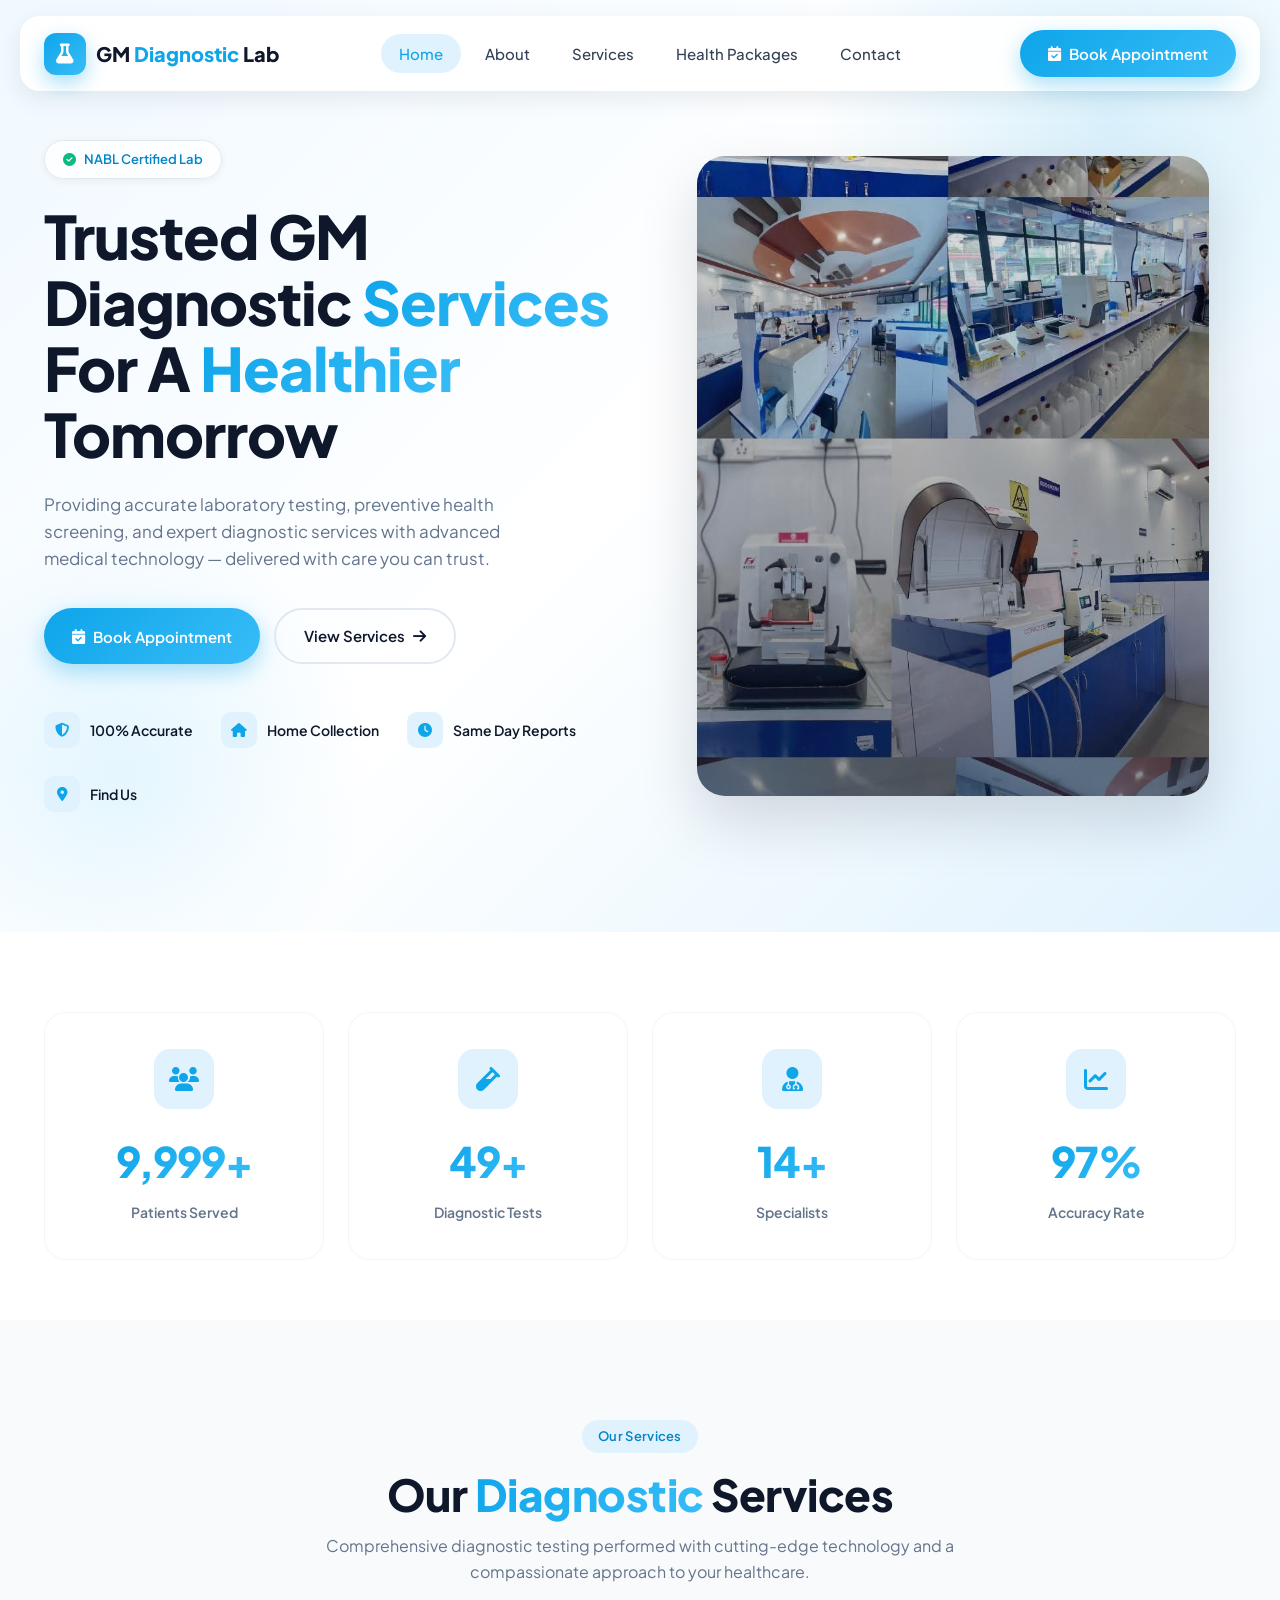
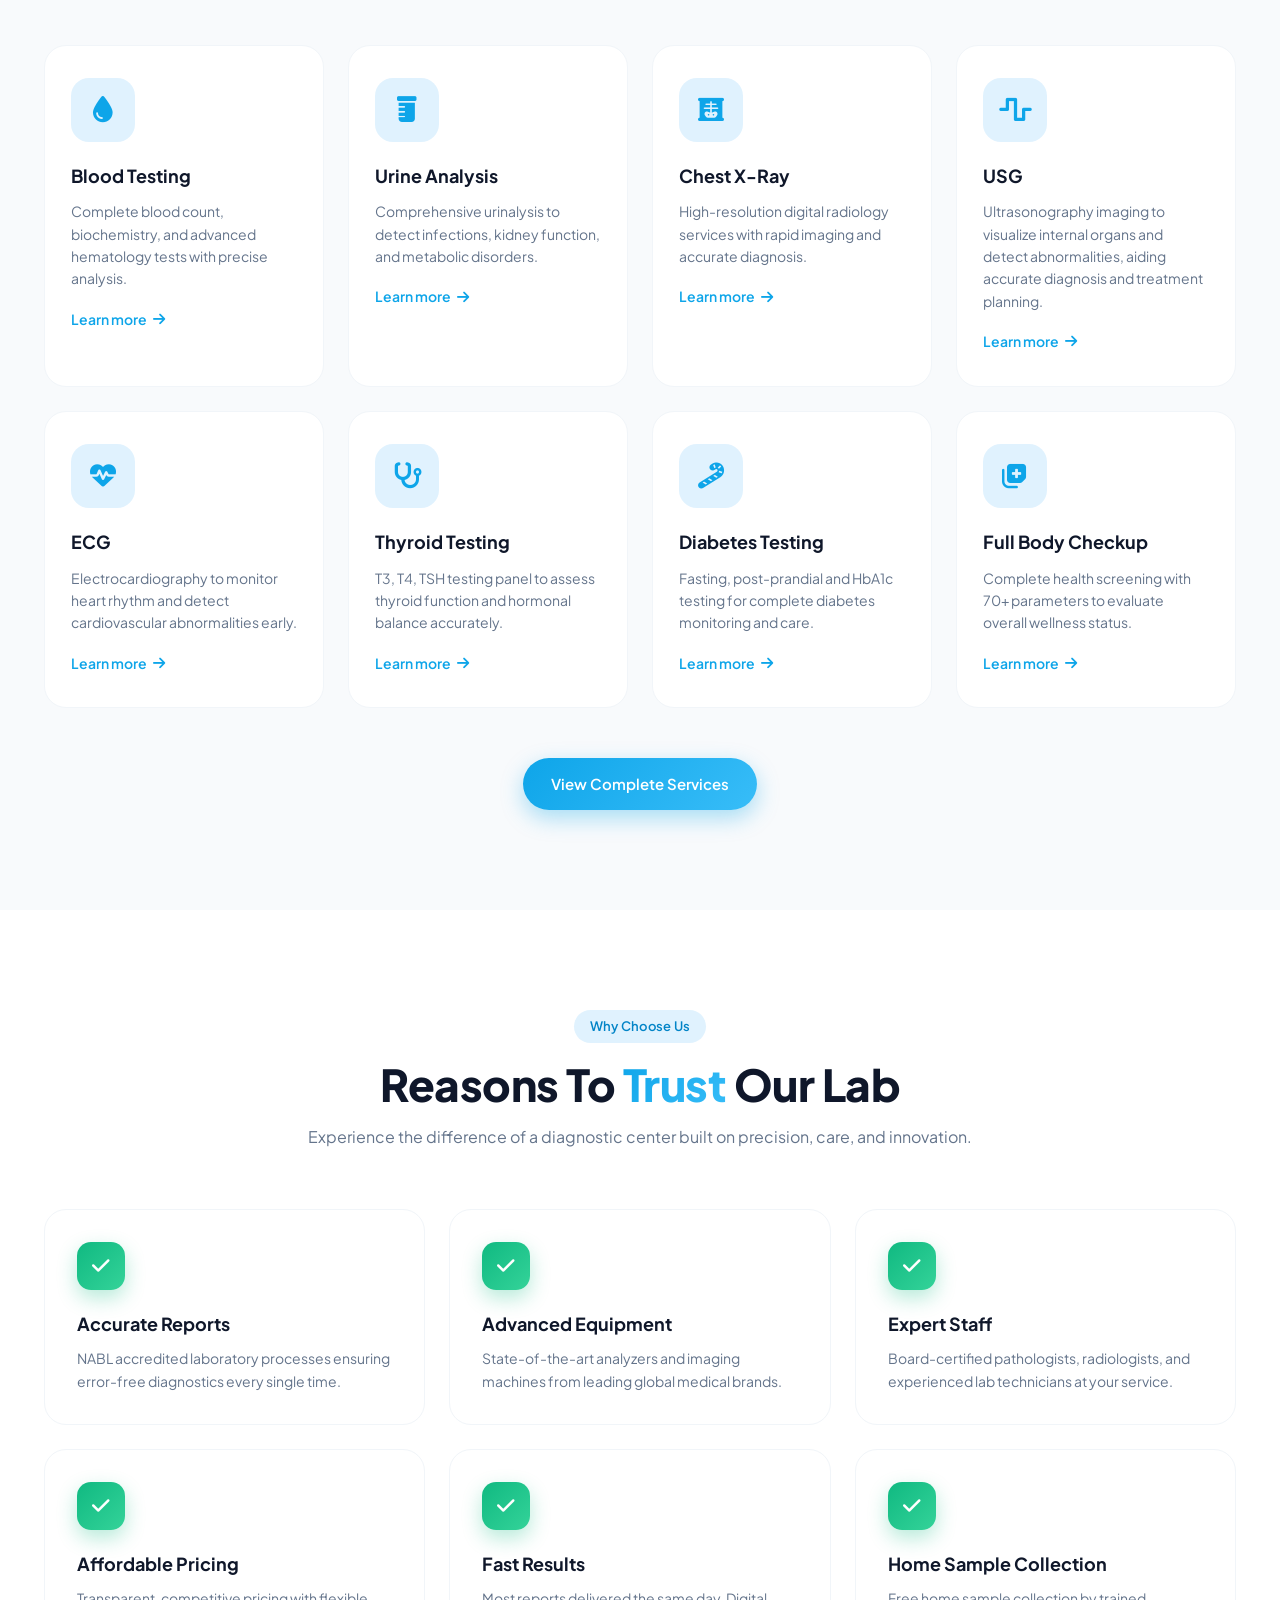
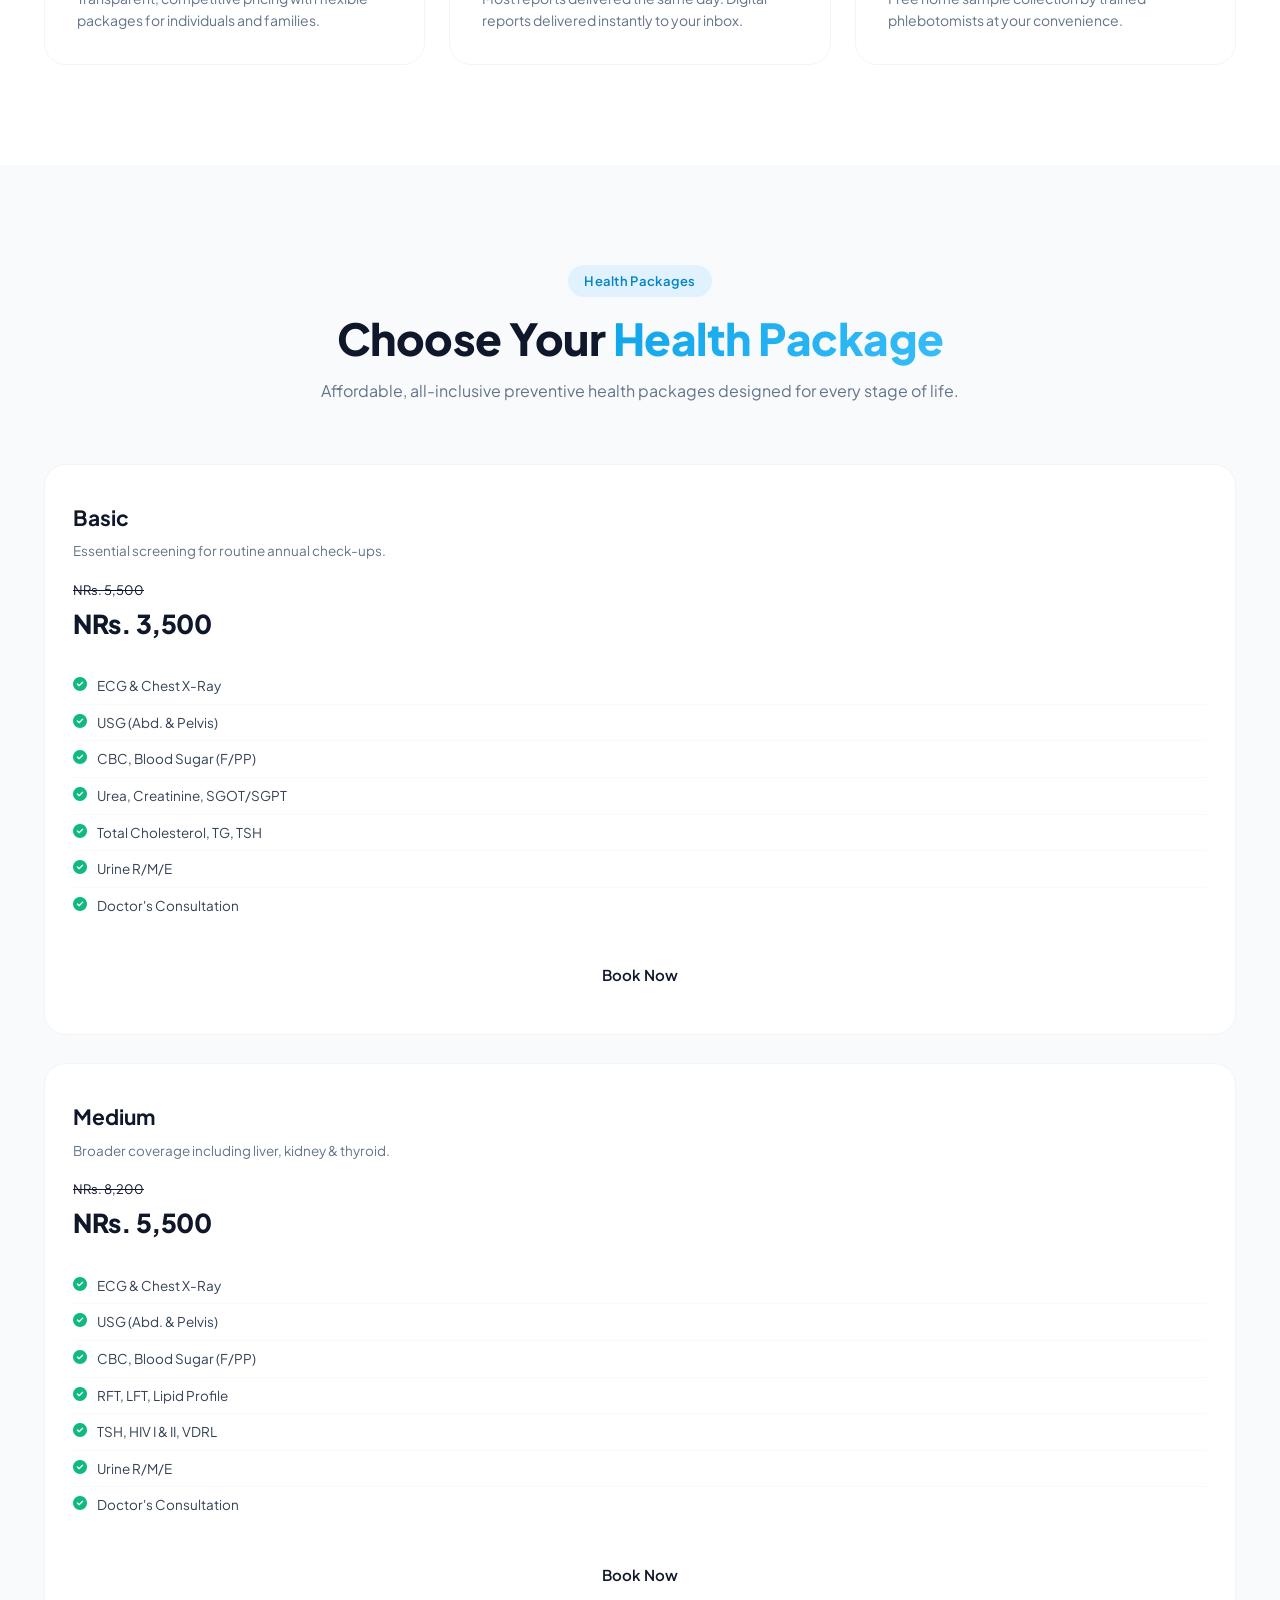
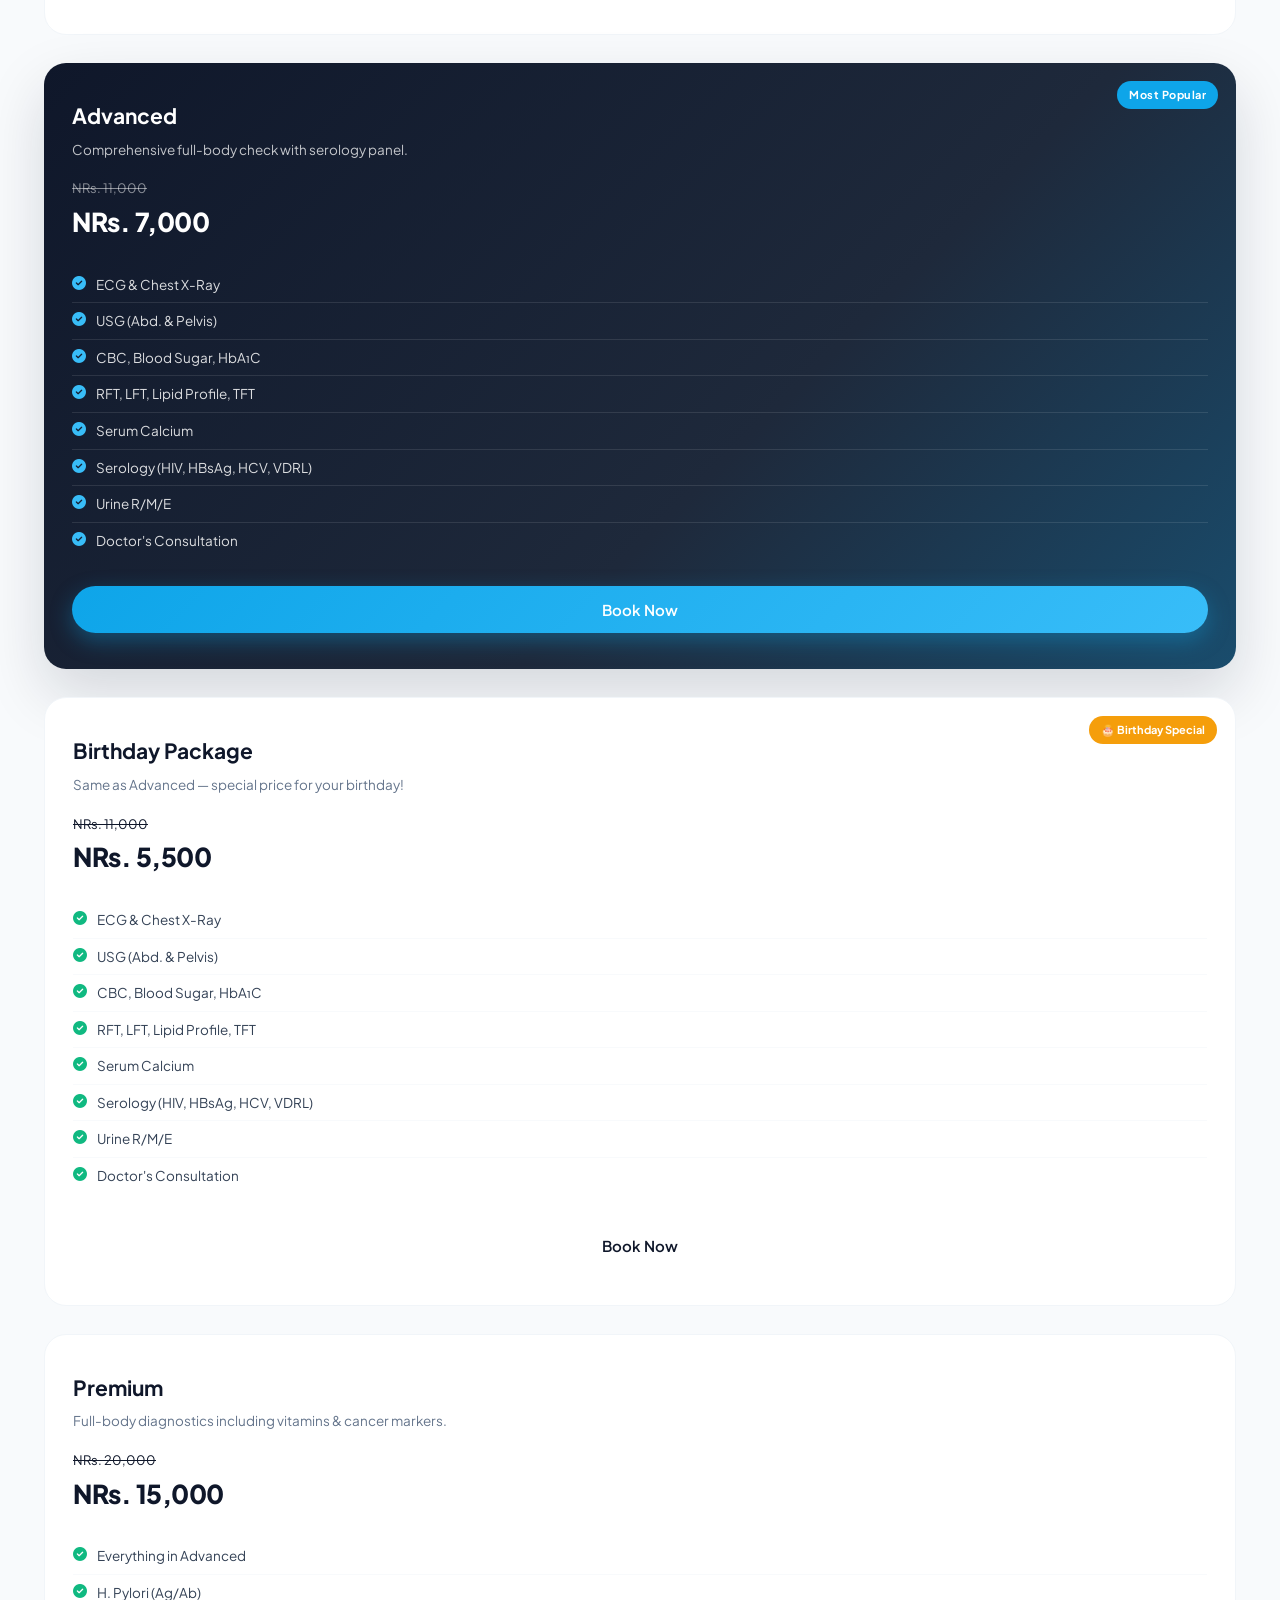
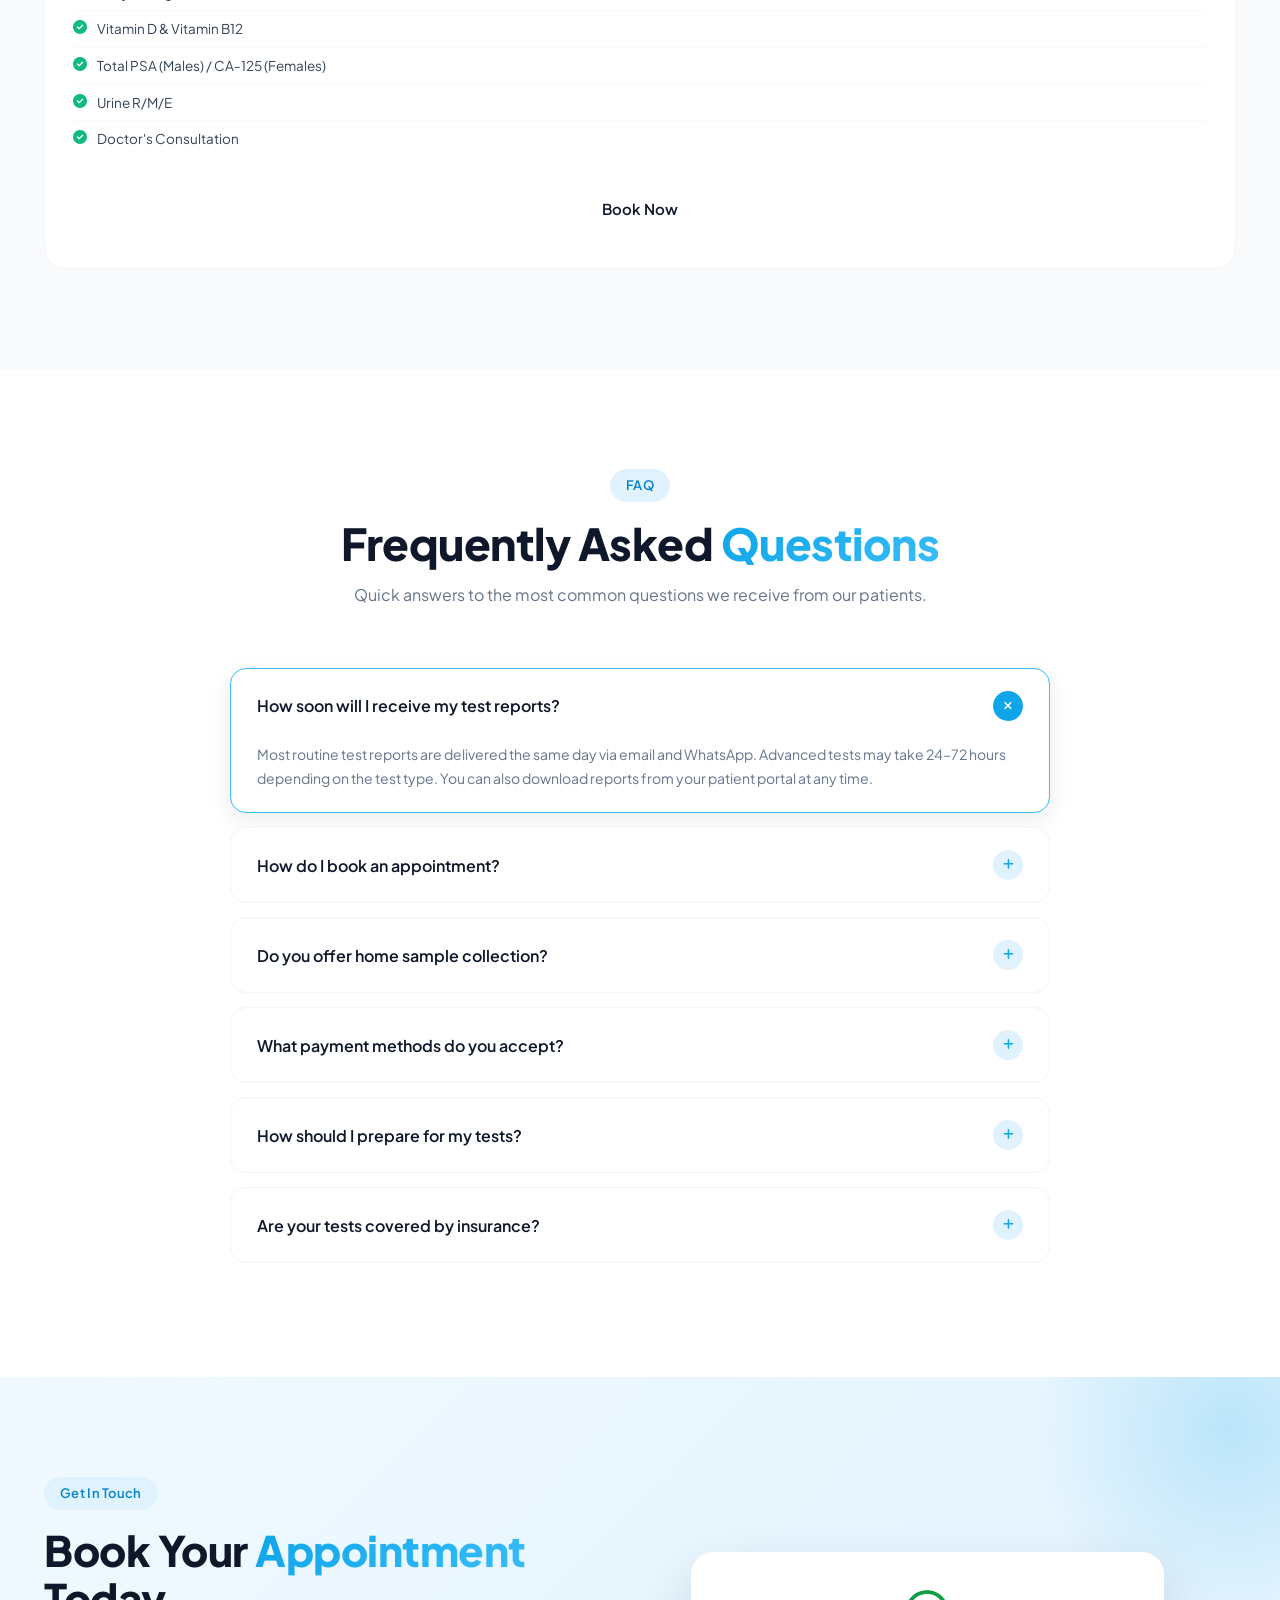
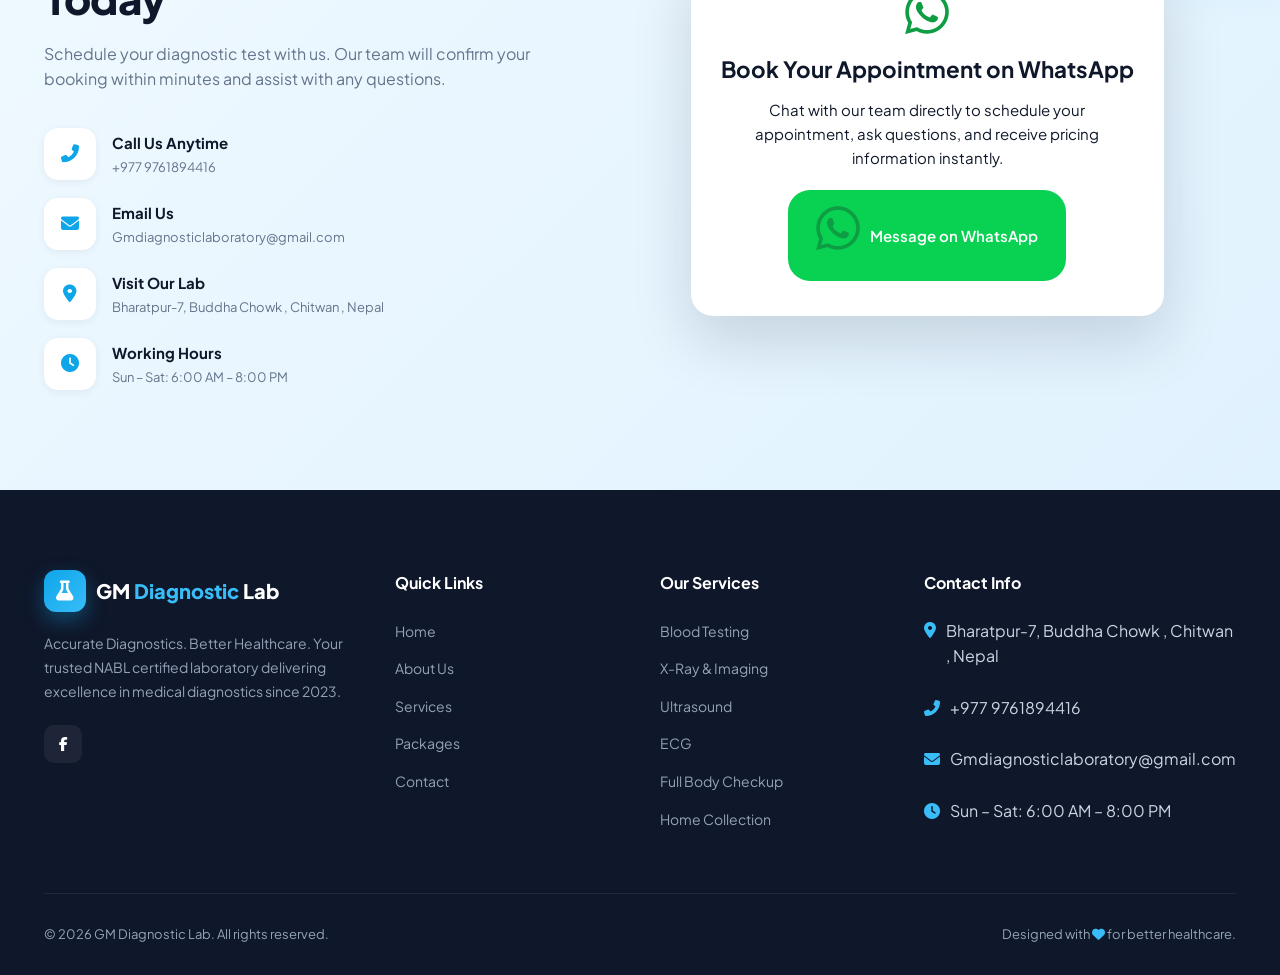
==== commit 51f072db: "fixing map" ====
--- a/index.html
+++ b/index.html
@@ -335,7 +335,7 @@
 
       <div class="hero-image-wrap reveal">
         <img
-          src="/image/mahesh.jpg"
+          src="/image/lab.jpeg"
           alt="Modern diagnostic laboratory with technician analyzing samples"
           onerror="this.src='https://images.unsplash.com/photo-1582719471384-894fbb16e074?w=900&auto=format&fit=crop&q=80'"
         />
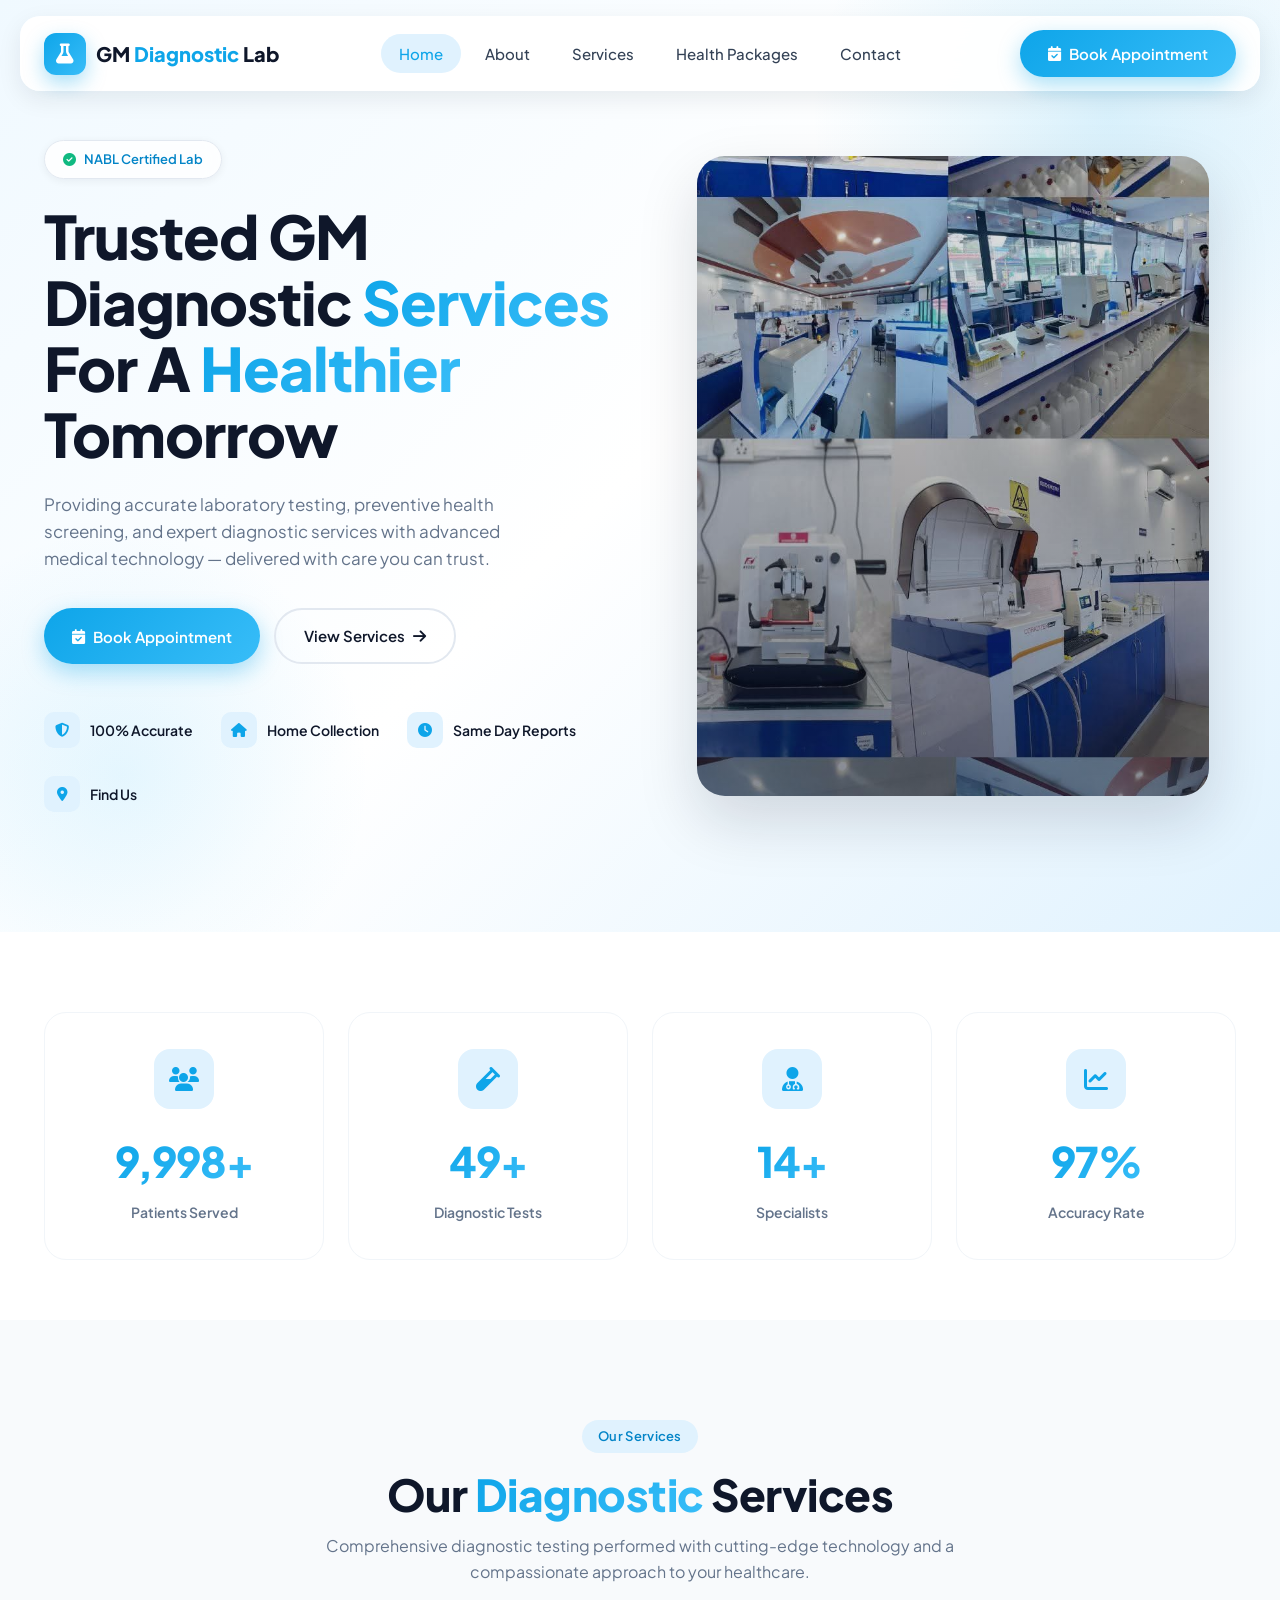
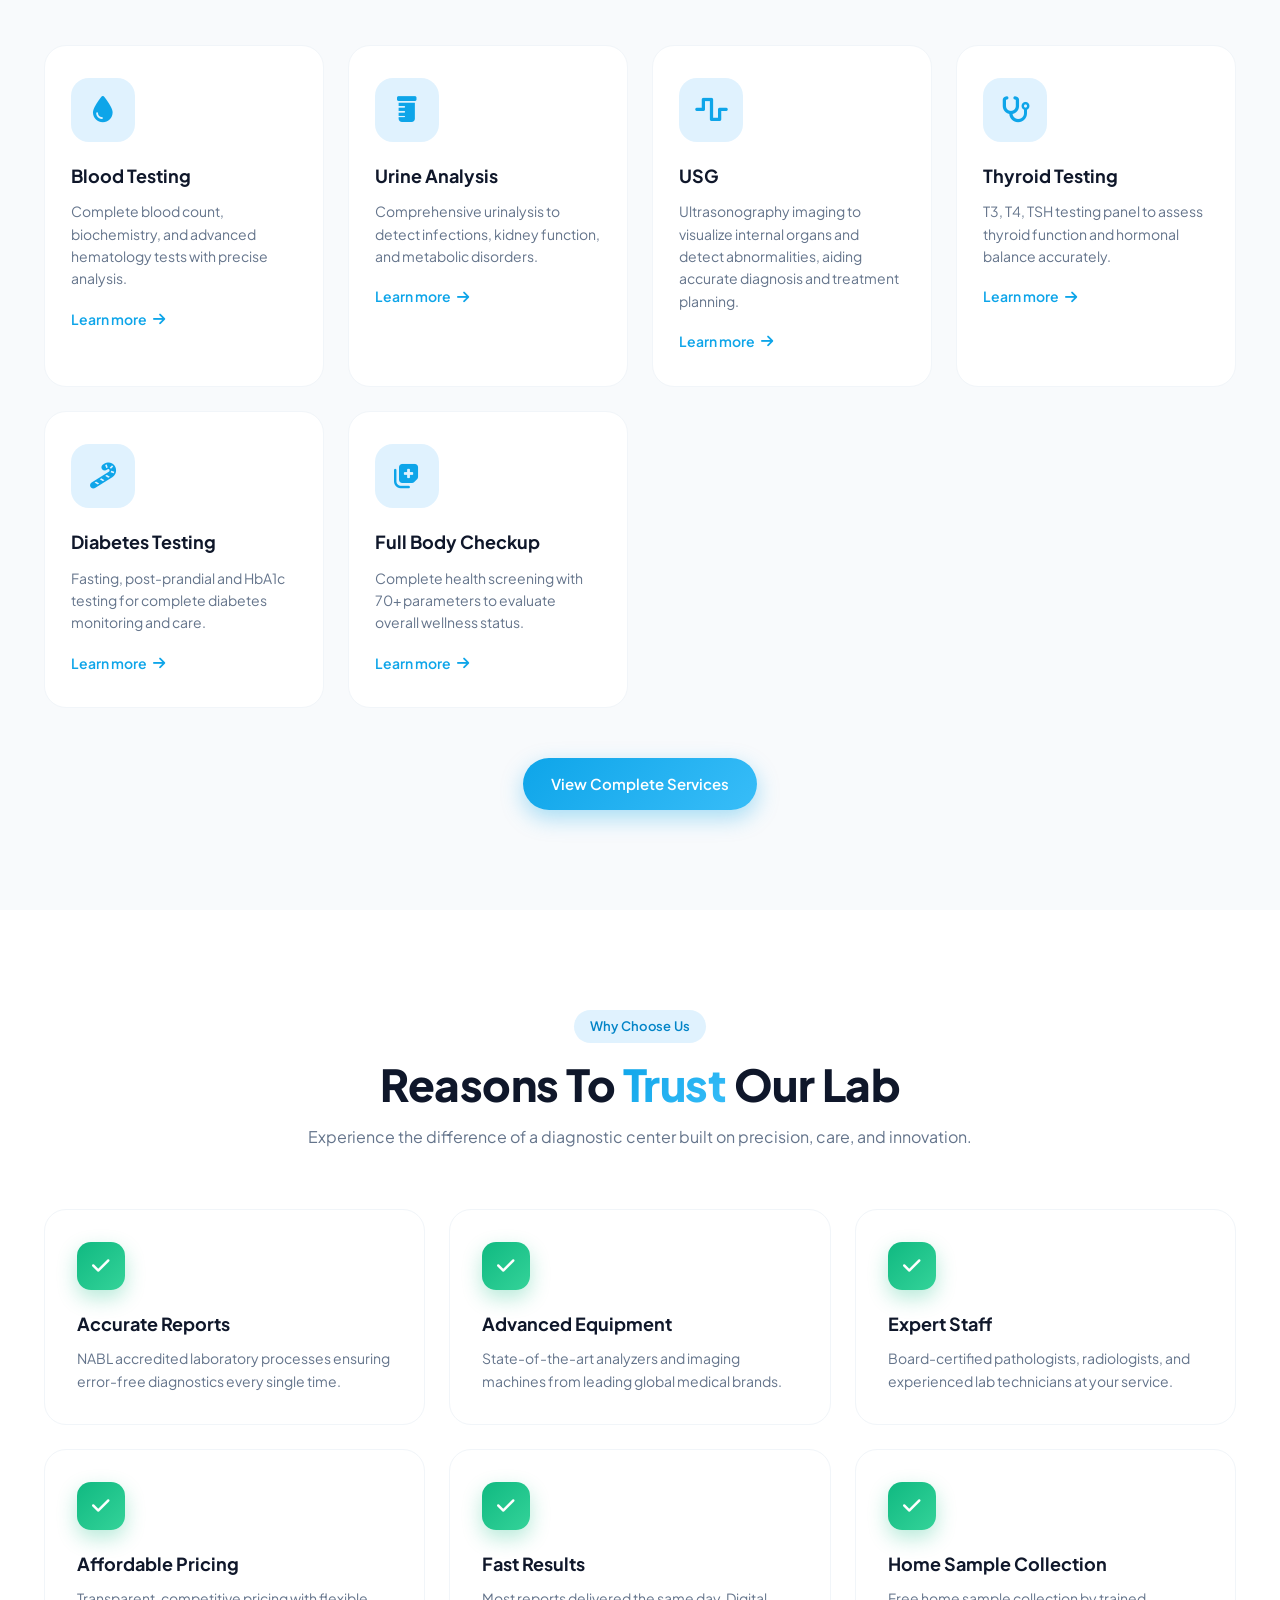
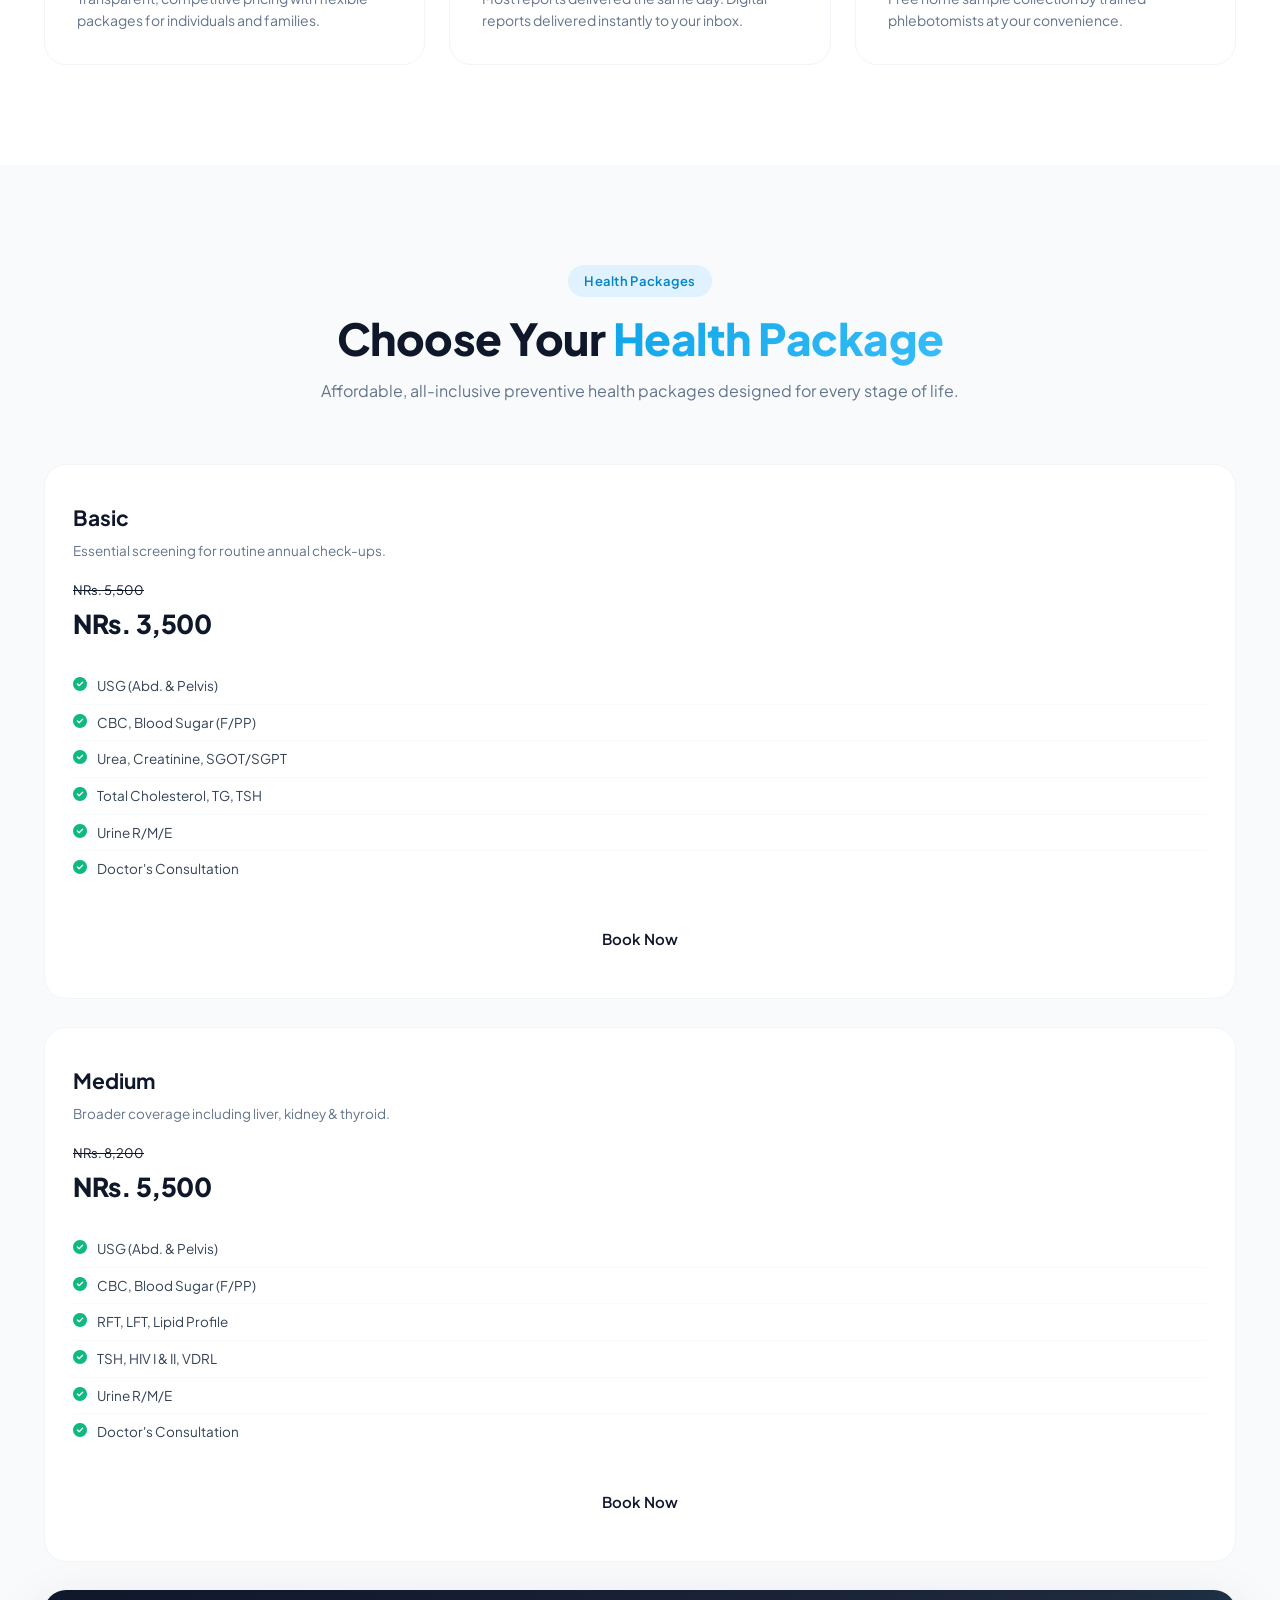
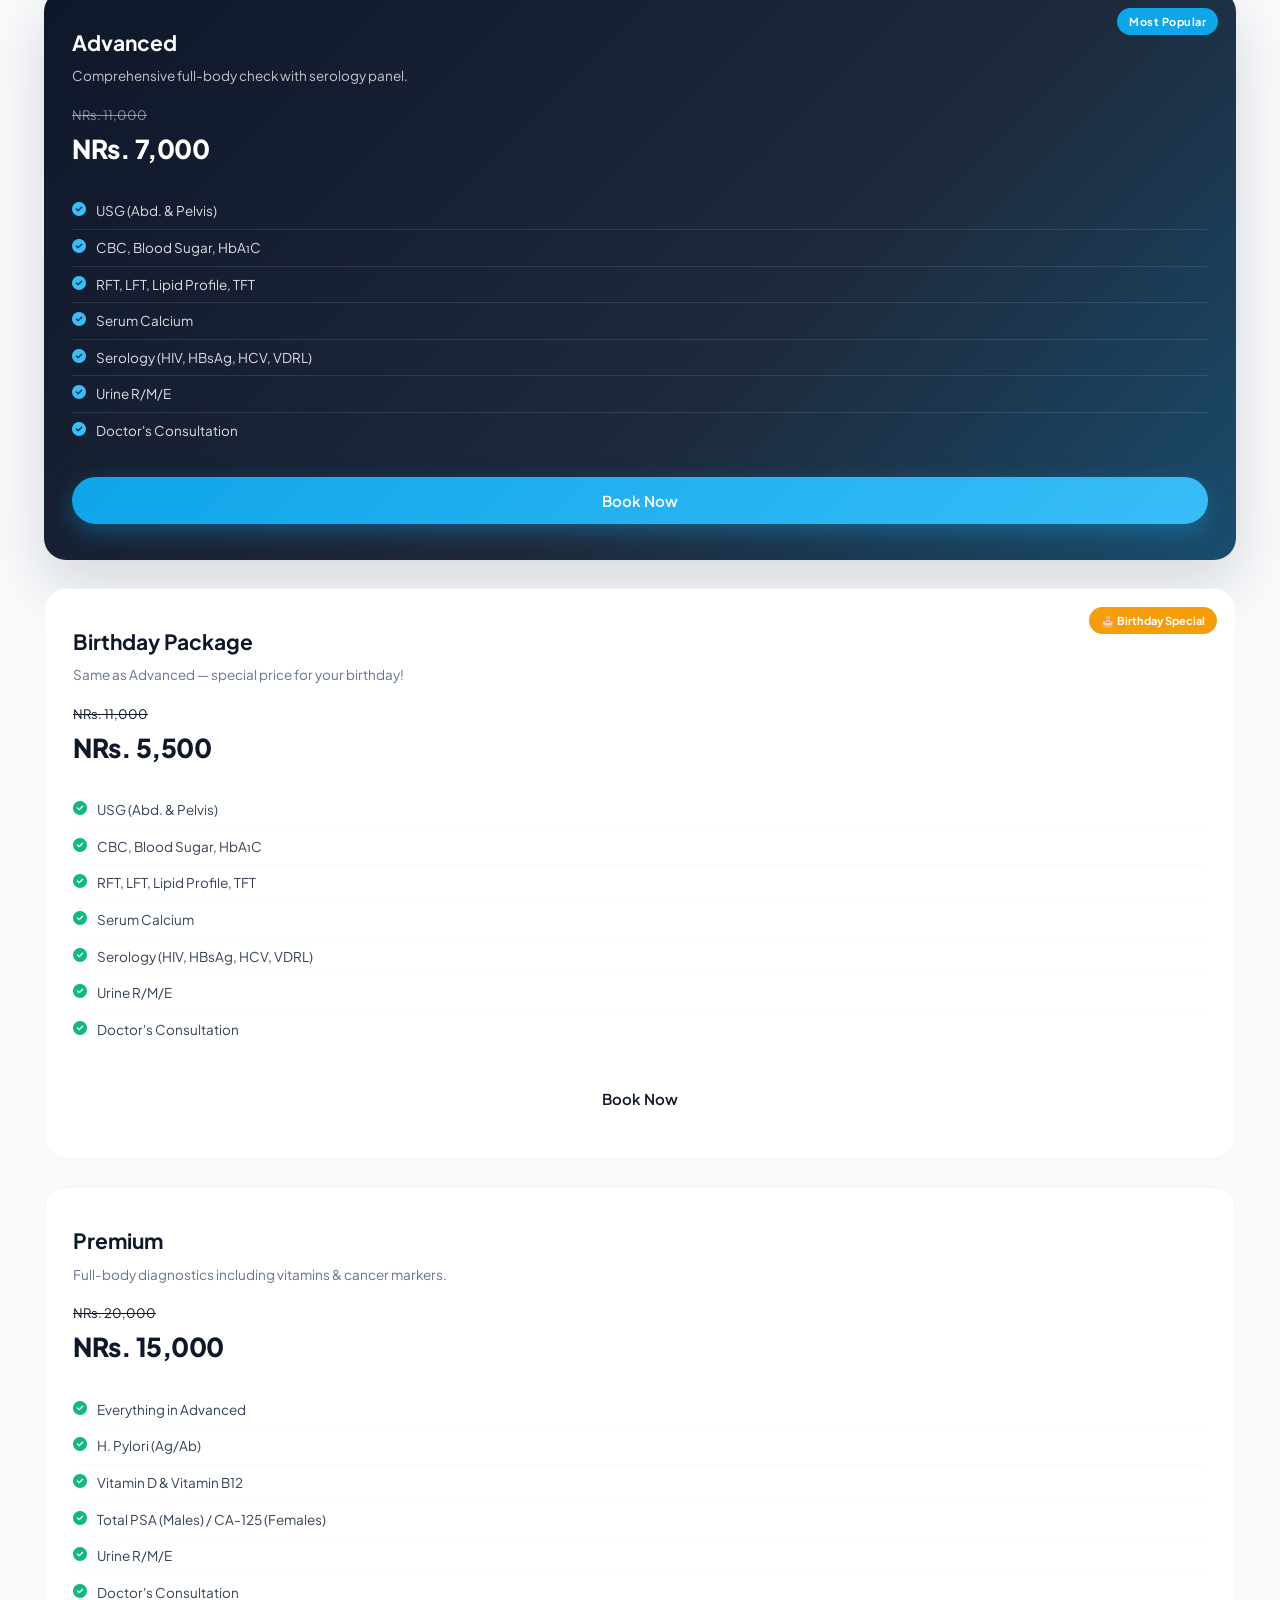
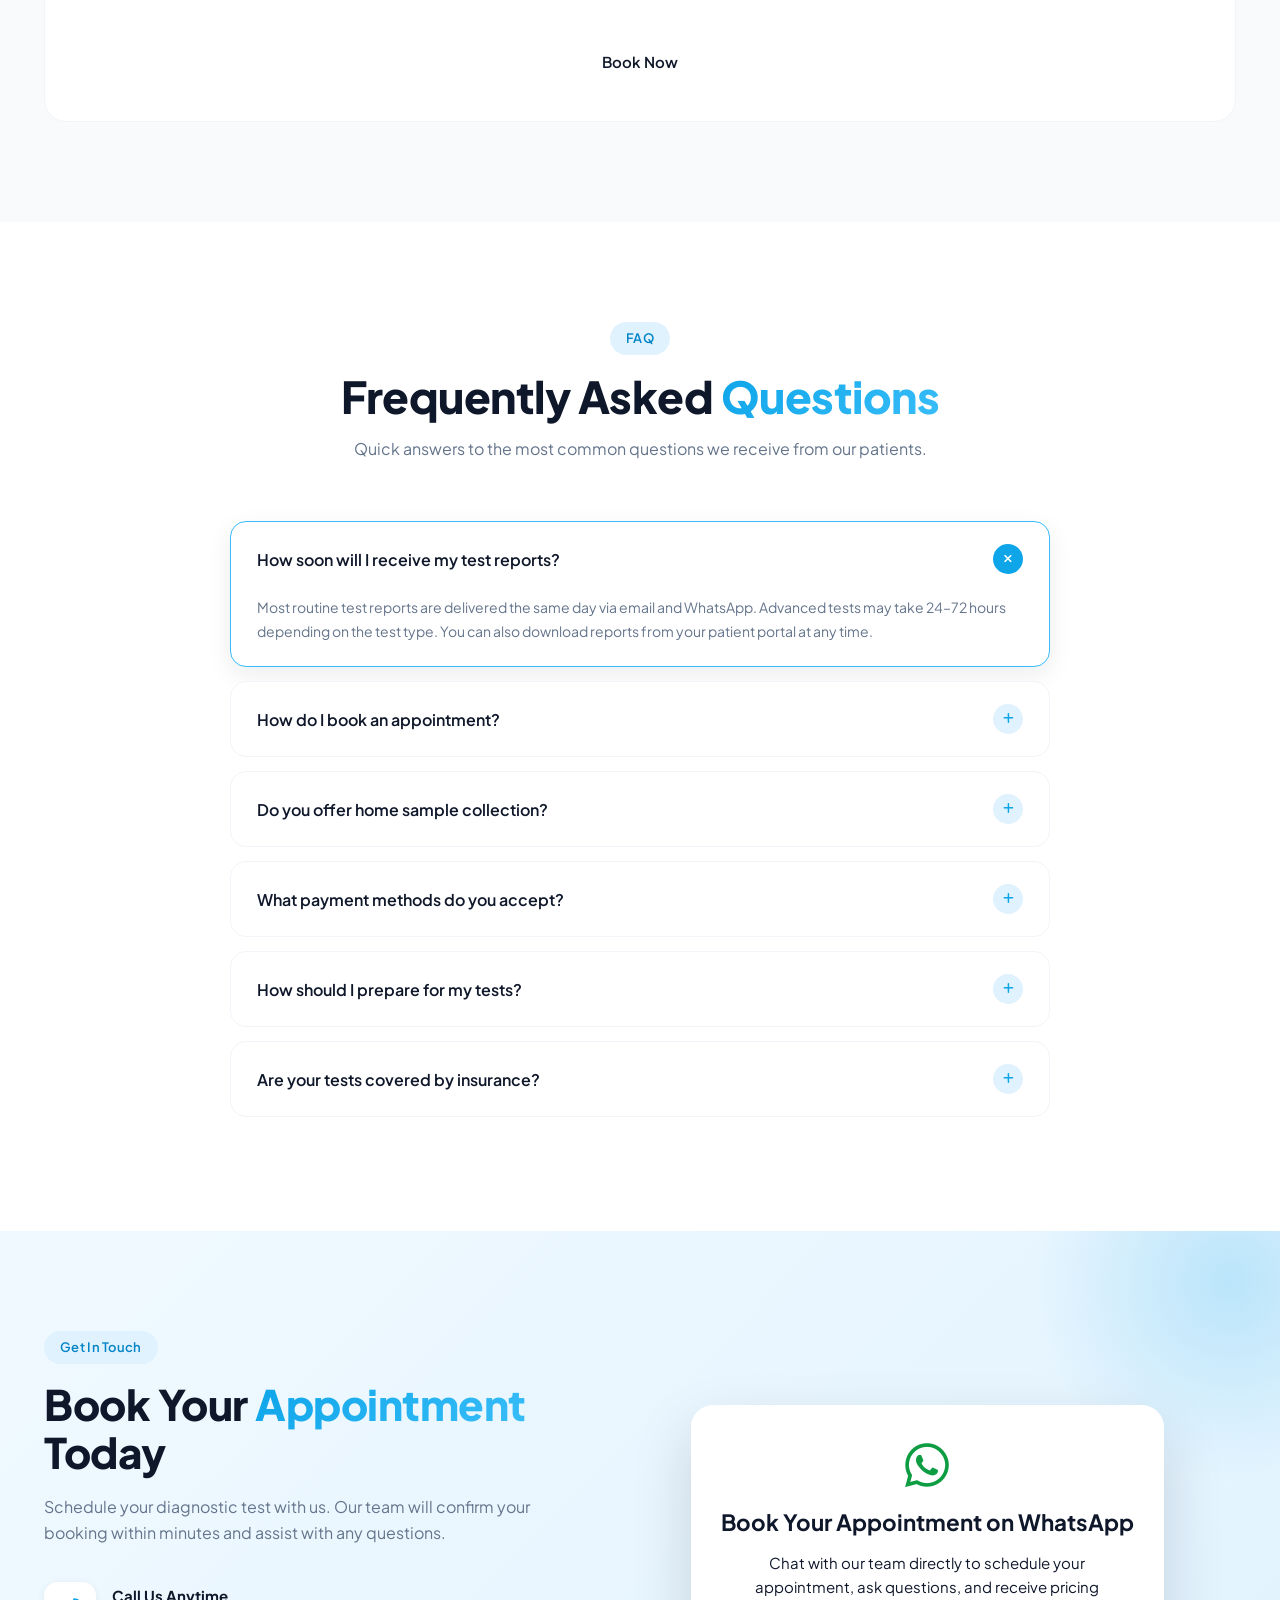
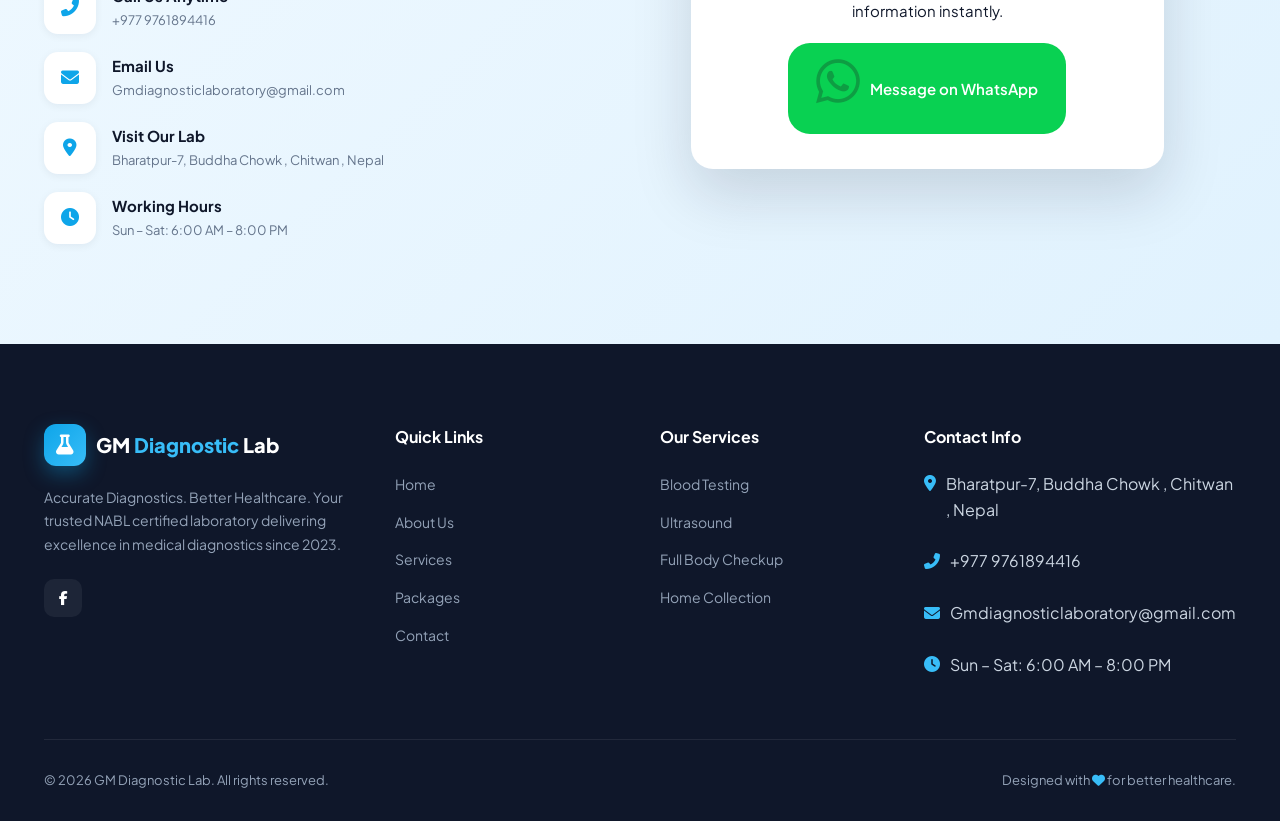
==== commit 78d3b34d: "ficing ubug" ====
--- a/index.html
+++ b/index.html
@@ -401,21 +401,9 @@
         <a href="service.html" class="service-link">Learn more <i class="fas fa-arrow-right"></i></a>
       </div>
       <div class="service-card reveal">
-        <div class="service-icon"><i class="fas fa-x-ray"></i></div>
-        <h3>Chest X-Ray</h3>
-        <p>High-resolution digital radiology services with rapid imaging and accurate diagnosis.</p>
-        <a href="service.html" class="service-link">Learn more <i class="fas fa-arrow-right"></i></a>
-      </div>
-      <div class="service-card reveal">
         <div class="service-icon"><i class="fas fa-wave-square"></i></div>
         <h3>USG</h3>
         <p>Ultrasonography imaging to visualize internal organs and detect abnormalities, aiding accurate diagnosis and treatment planning.</p>
-        <a href="service.html" class="service-link">Learn more <i class="fas fa-arrow-right"></i></a>
-      </div>
-      <div class="service-card reveal">
-        <div class="service-icon"><i class="fas fa-heartbeat"></i></div>
-        <h3>ECG</h3>
-        <p>Electrocardiography to monitor heart rhythm and detect cardiovascular abnormalities early.</p>
         <a href="service.html" class="service-link">Learn more <i class="fas fa-arrow-right"></i></a>
       </div>
       <div class="service-card reveal">
@@ -509,7 +497,6 @@
           <div class="price">NRs. 3,500</div>
         </div>
         <ul class="pkg-list">
-          <li><i class="fas fa-check-circle"></i> ECG & Chest X-Ray</li>
           <li><i class="fas fa-check-circle"></i> USG (Abd. & Pelvis)</li>
           <li><i class="fas fa-check-circle"></i> CBC, Blood Sugar (F/PP)</li>
           <li><i class="fas fa-check-circle"></i> Urea, Creatinine, SGOT/SGPT</li>
@@ -530,7 +517,6 @@
           <div class="price">NRs. 5,500</div>
         </div>
         <ul class="pkg-list">
-          <li><i class="fas fa-check-circle"></i> ECG & Chest X-Ray</li>
           <li><i class="fas fa-check-circle"></i> USG (Abd. & Pelvis)</li>
           <li><i class="fas fa-check-circle"></i> CBC, Blood Sugar (F/PP)</li>
           <li><i class="fas fa-check-circle"></i> RFT, LFT, Lipid Profile</li>
@@ -550,7 +536,6 @@
           <div class="price">NRs. 7,000</div>
         </div>
         <ul class="pkg-list">
-          <li><i class="fas fa-check-circle"></i> ECG & Chest X-Ray</li>
           <li><i class="fas fa-check-circle"></i> USG (Abd. & Pelvis)</li>
           <li><i class="fas fa-check-circle"></i> CBC, Blood Sugar, HbA₁C</li>
           <li><i class="fas fa-check-circle"></i> RFT, LFT, Lipid Profile, TFT</li>
@@ -571,7 +556,6 @@
           <div class="price">NRs. 5,500</div>
         </div>
         <ul class="pkg-list">
-          <li><i class="fas fa-check-circle"></i> ECG & Chest X-Ray</li>
           <li><i class="fas fa-check-circle"></i> USG (Abd. & Pelvis)</li>
           <li><i class="fas fa-check-circle"></i> CBC, Blood Sugar, HbA₁C</li>
           <li><i class="fas fa-check-circle"></i> RFT, LFT, Lipid Profile, TFT</li>
@@ -787,9 +771,7 @@
         <h5>Our Services</h5>
         <ul>
           <li><a href="#services">Blood Testing</a></li>
-          <li><a href="#services">X-Ray & Imaging</a></li>
           <li><a href="#services">Ultrasound</a></li>
-          <li><a href="#services">ECG</a></li>
           <li><a href="#services">Full Body Checkup</a></li>
           <li><a href="#services">Home Collection</a></li>
         </ul>
